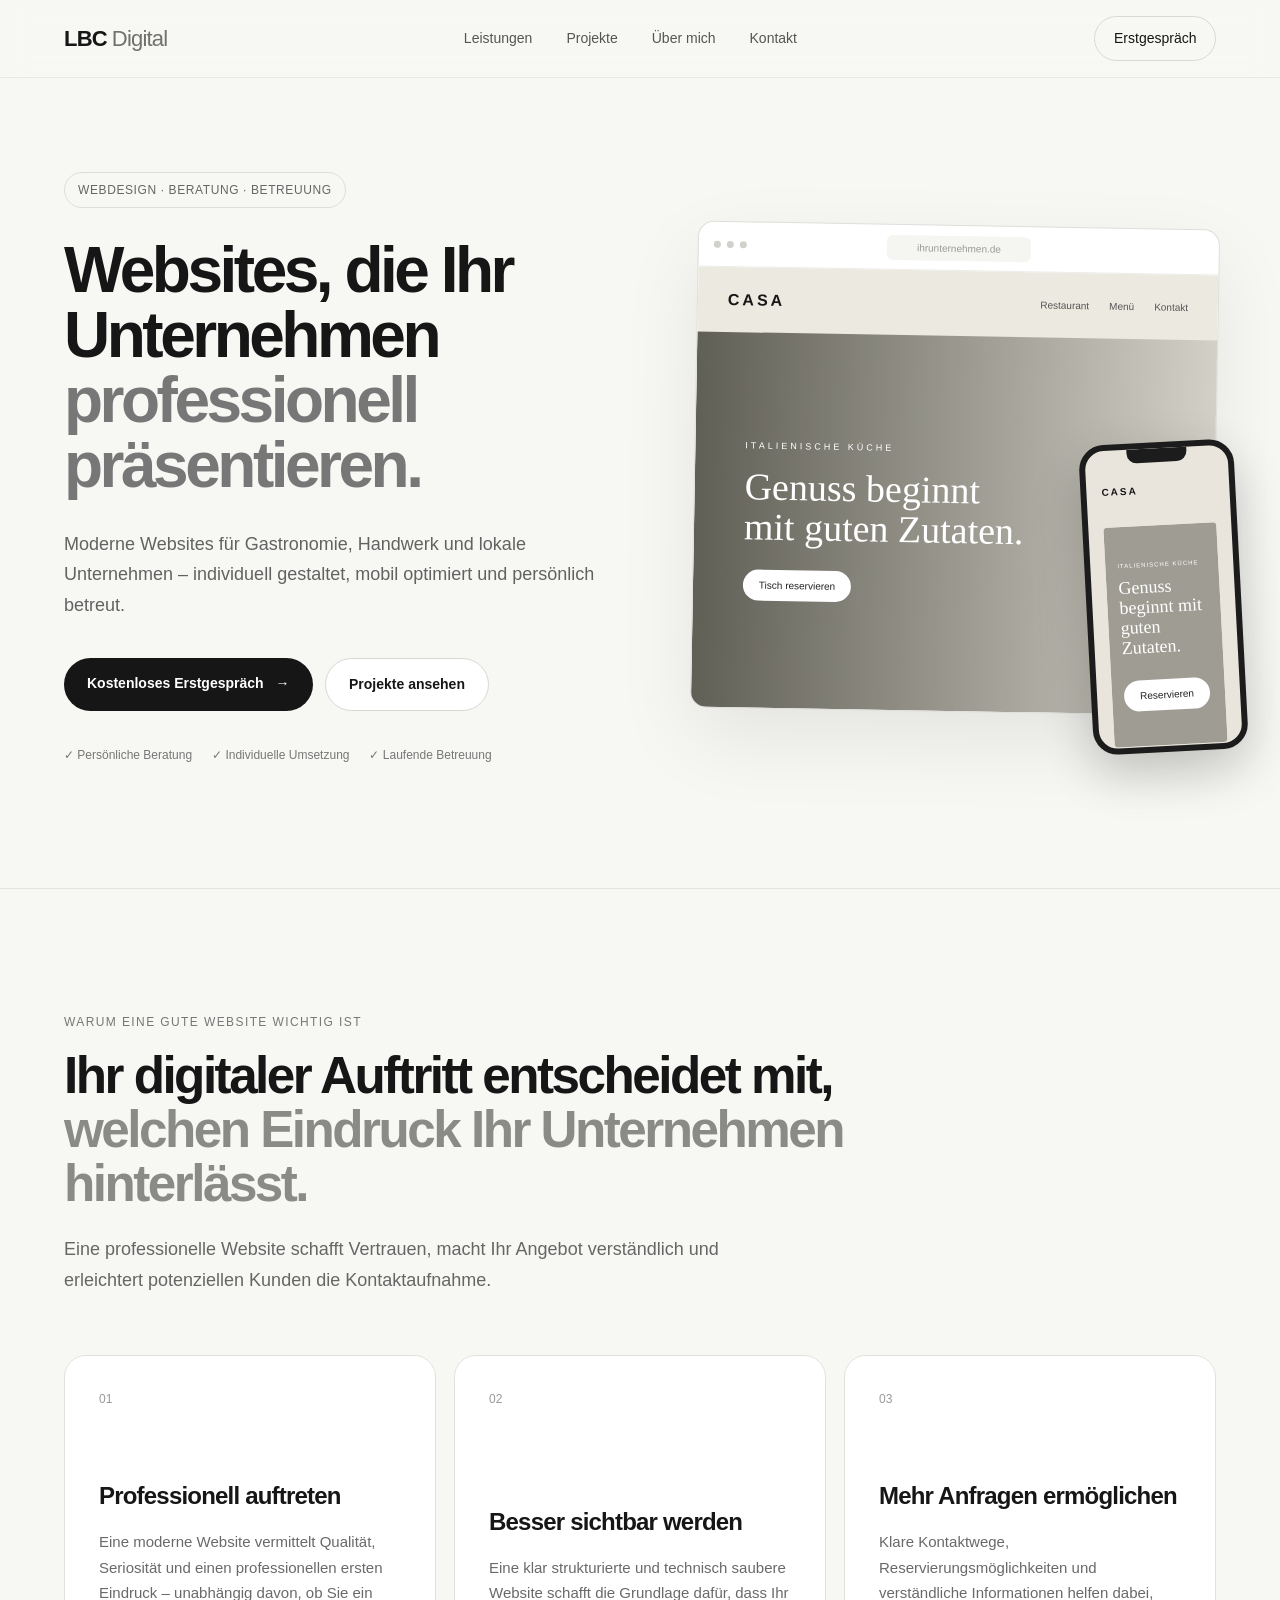
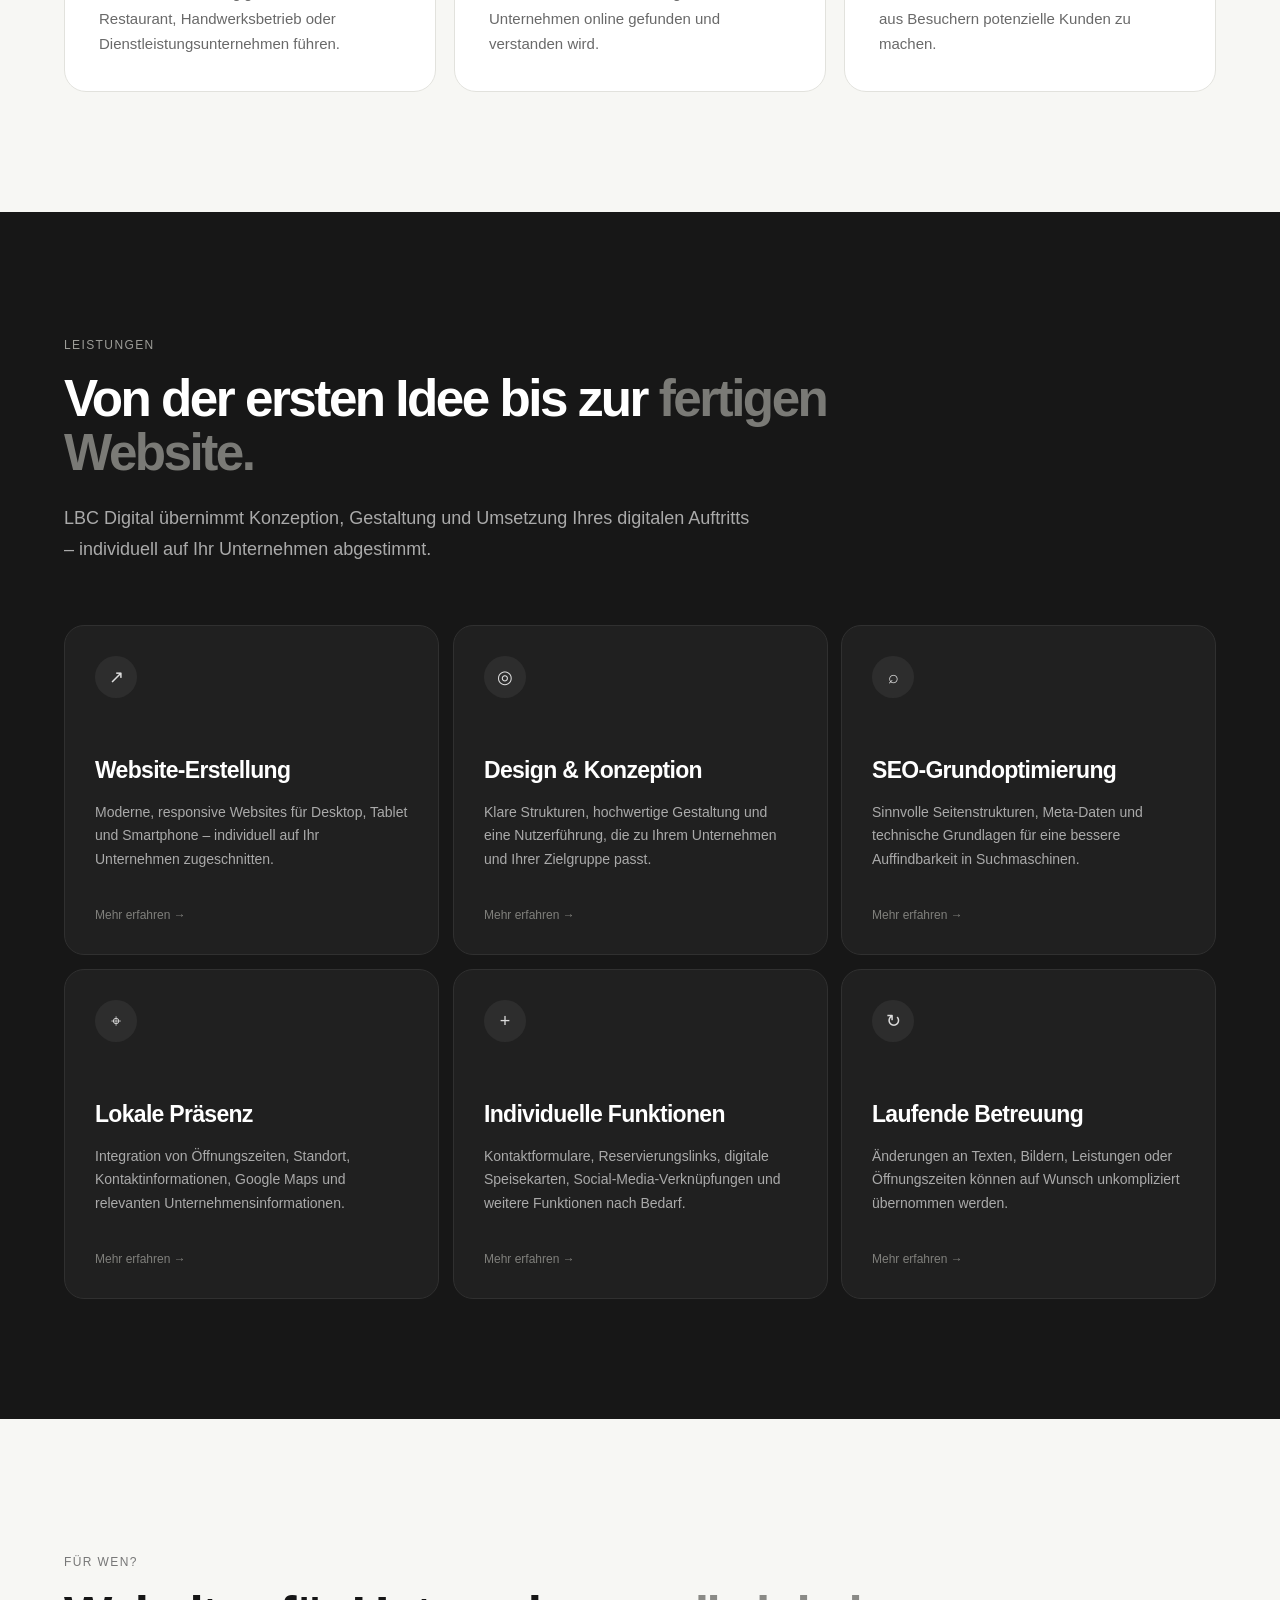
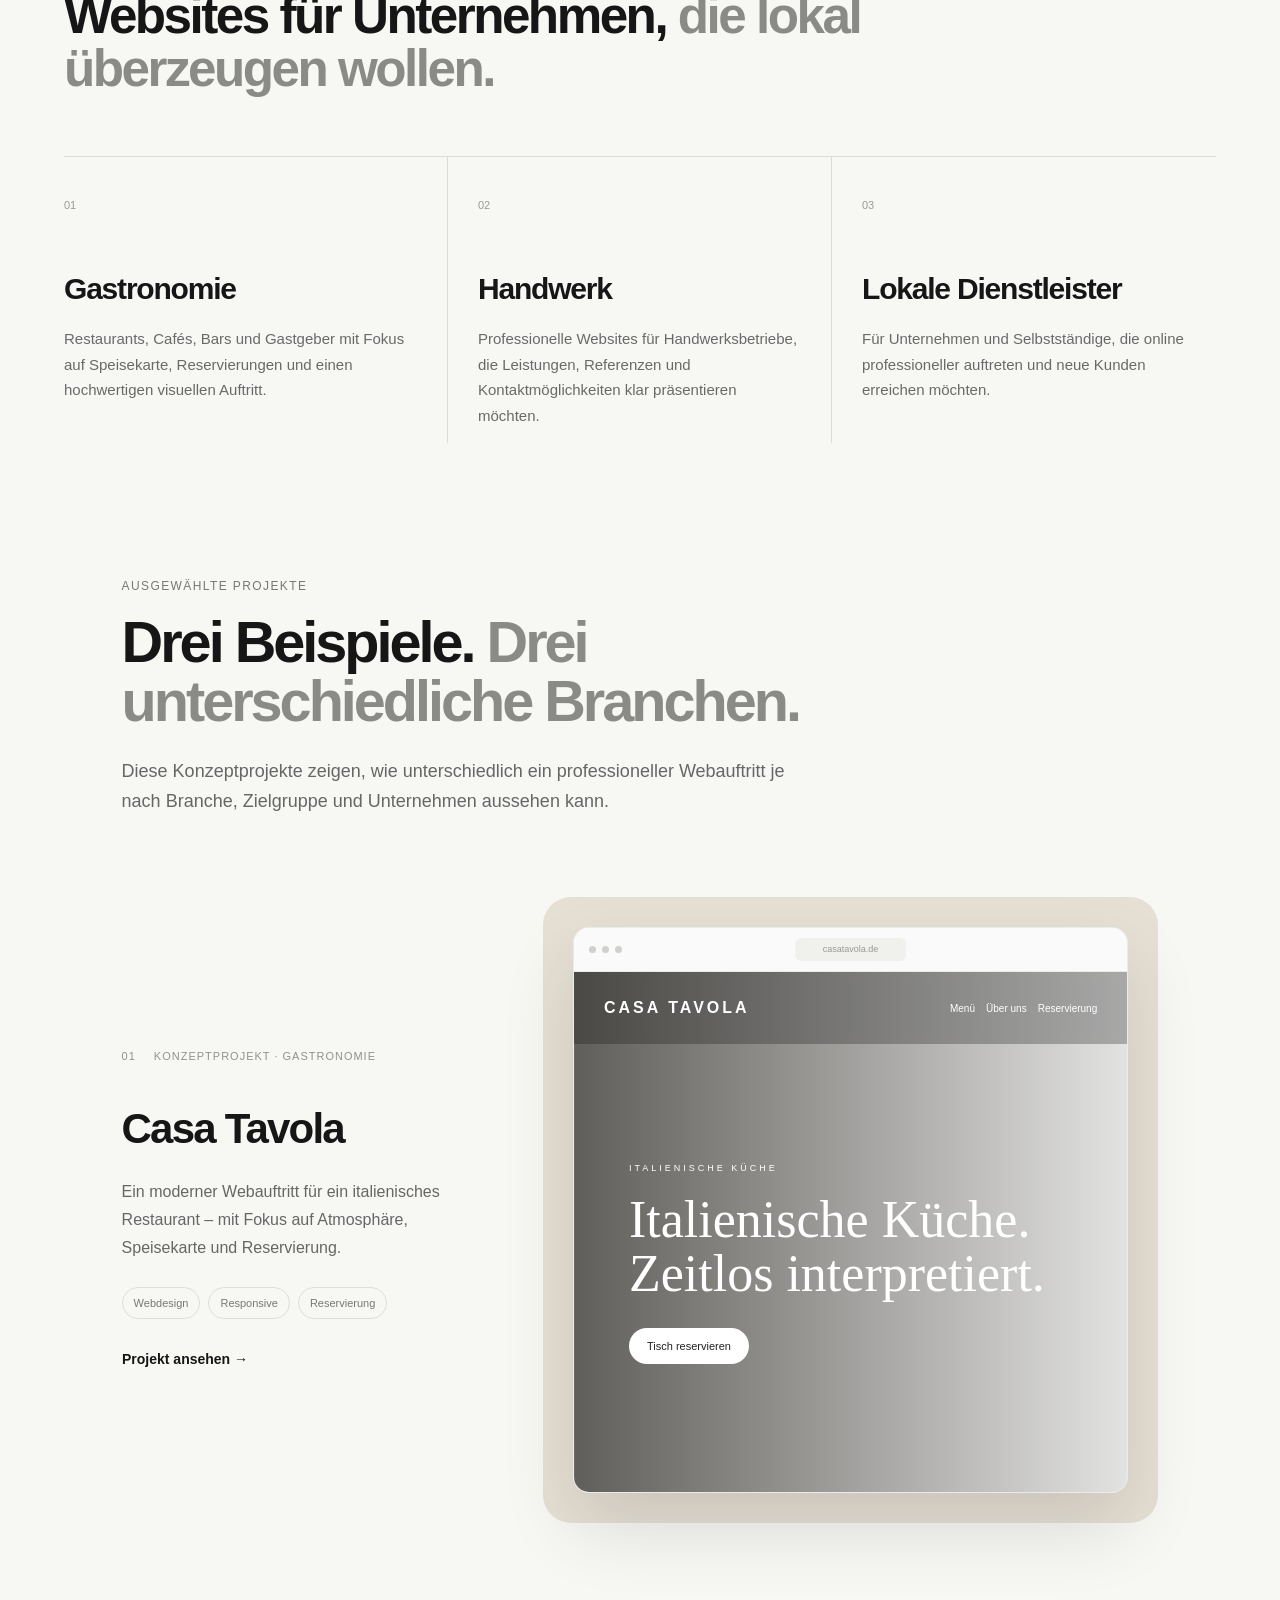
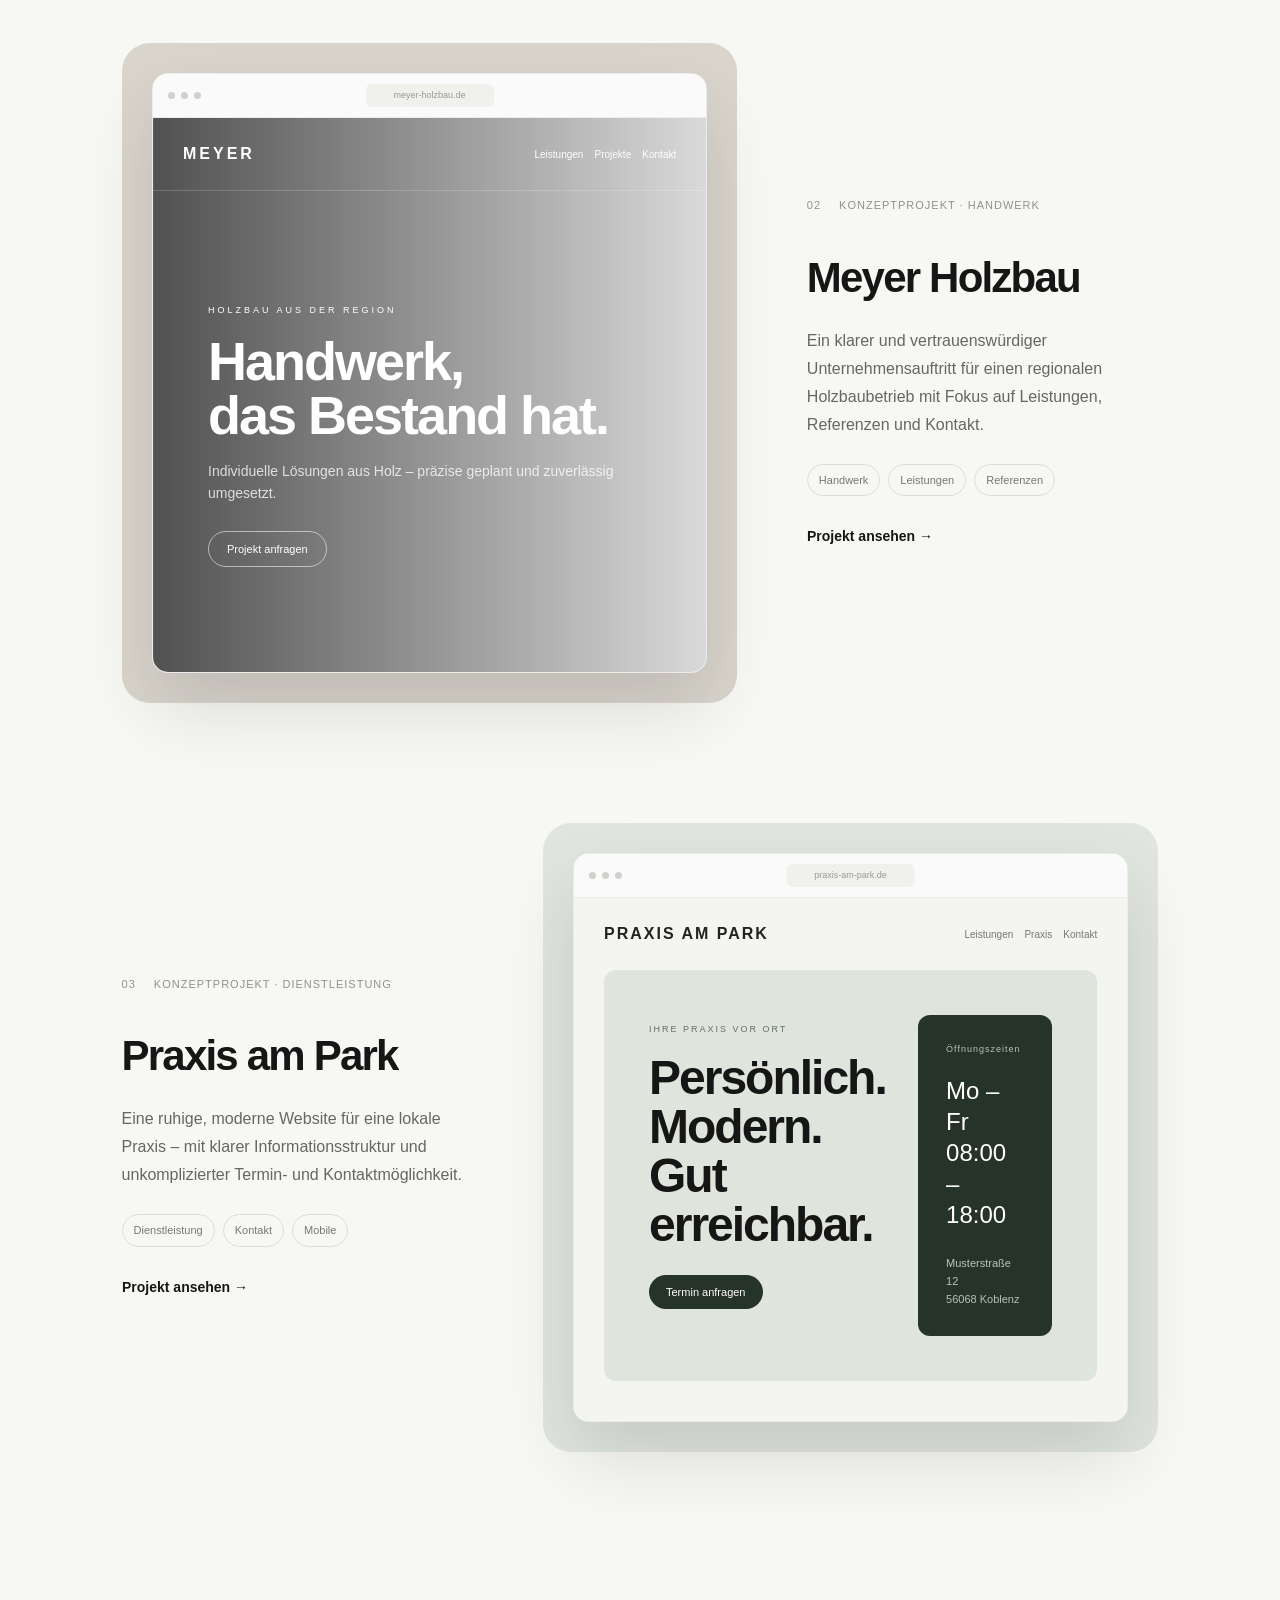
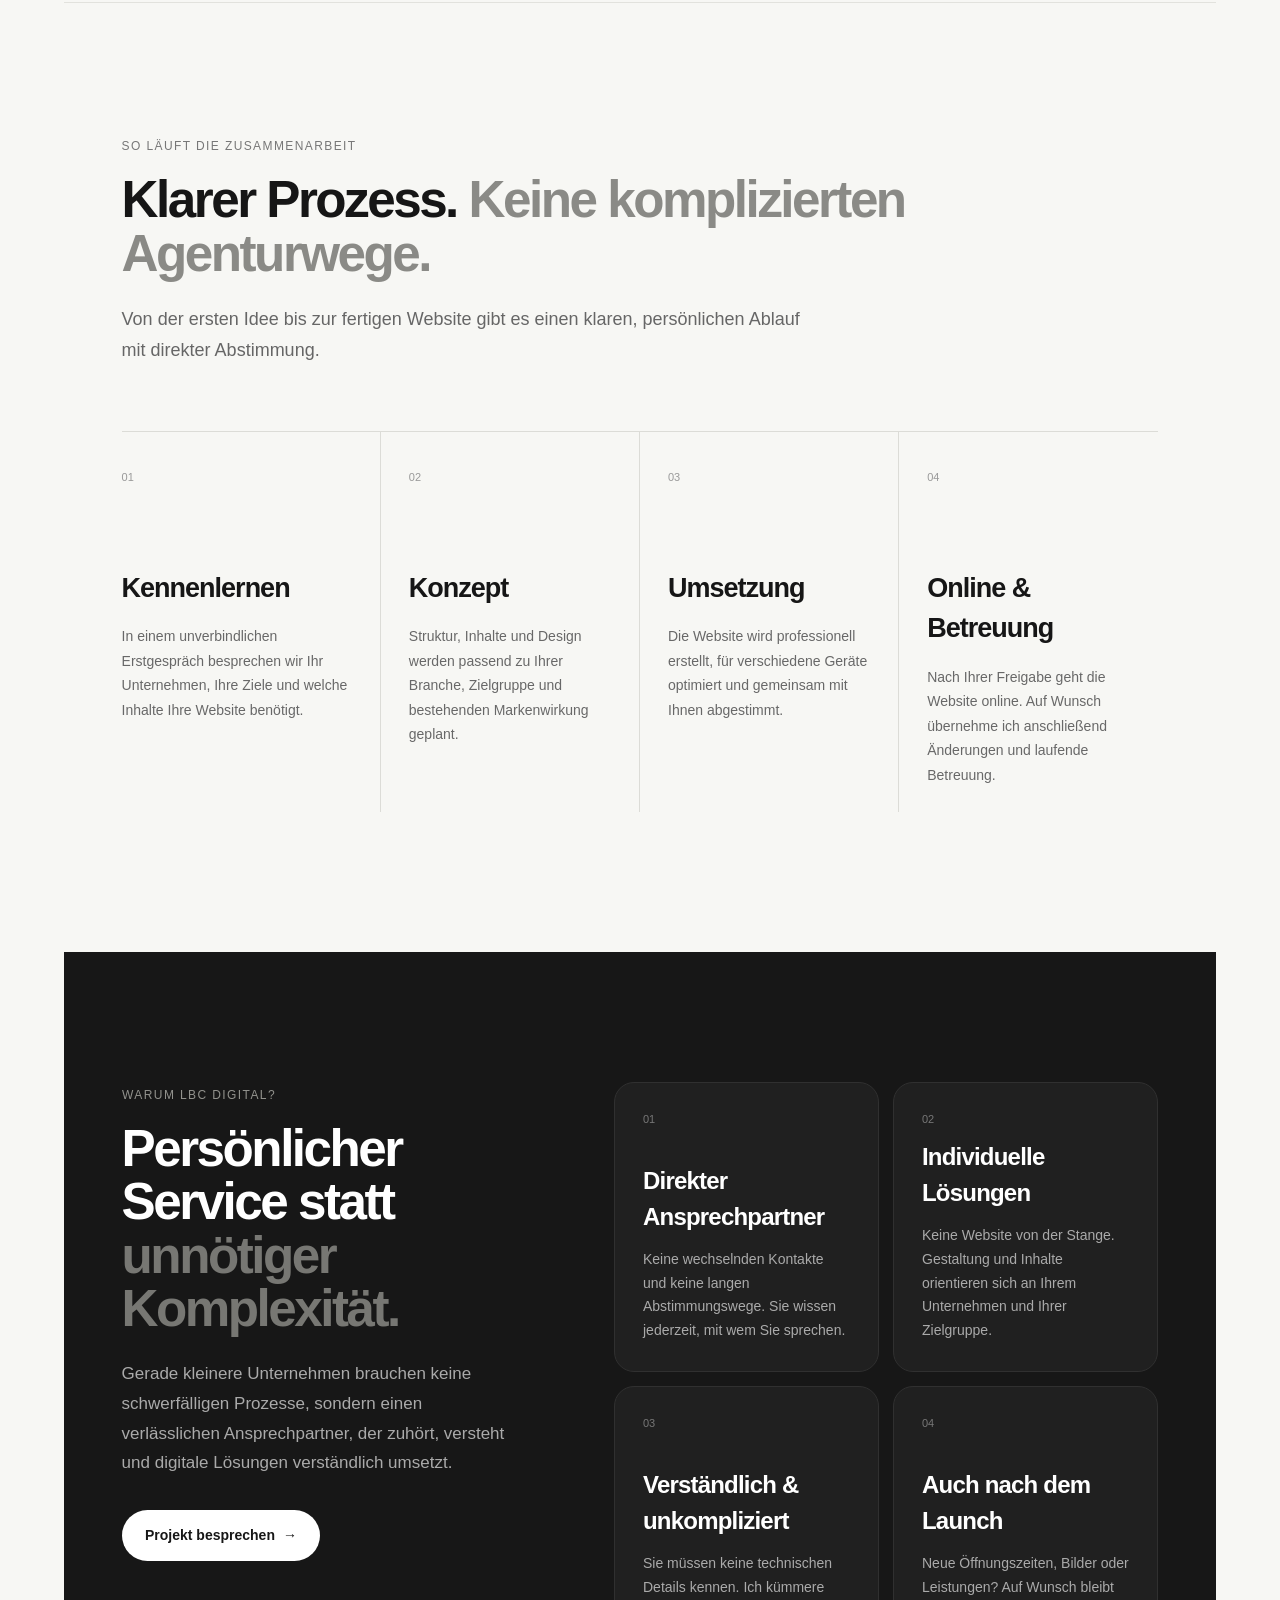
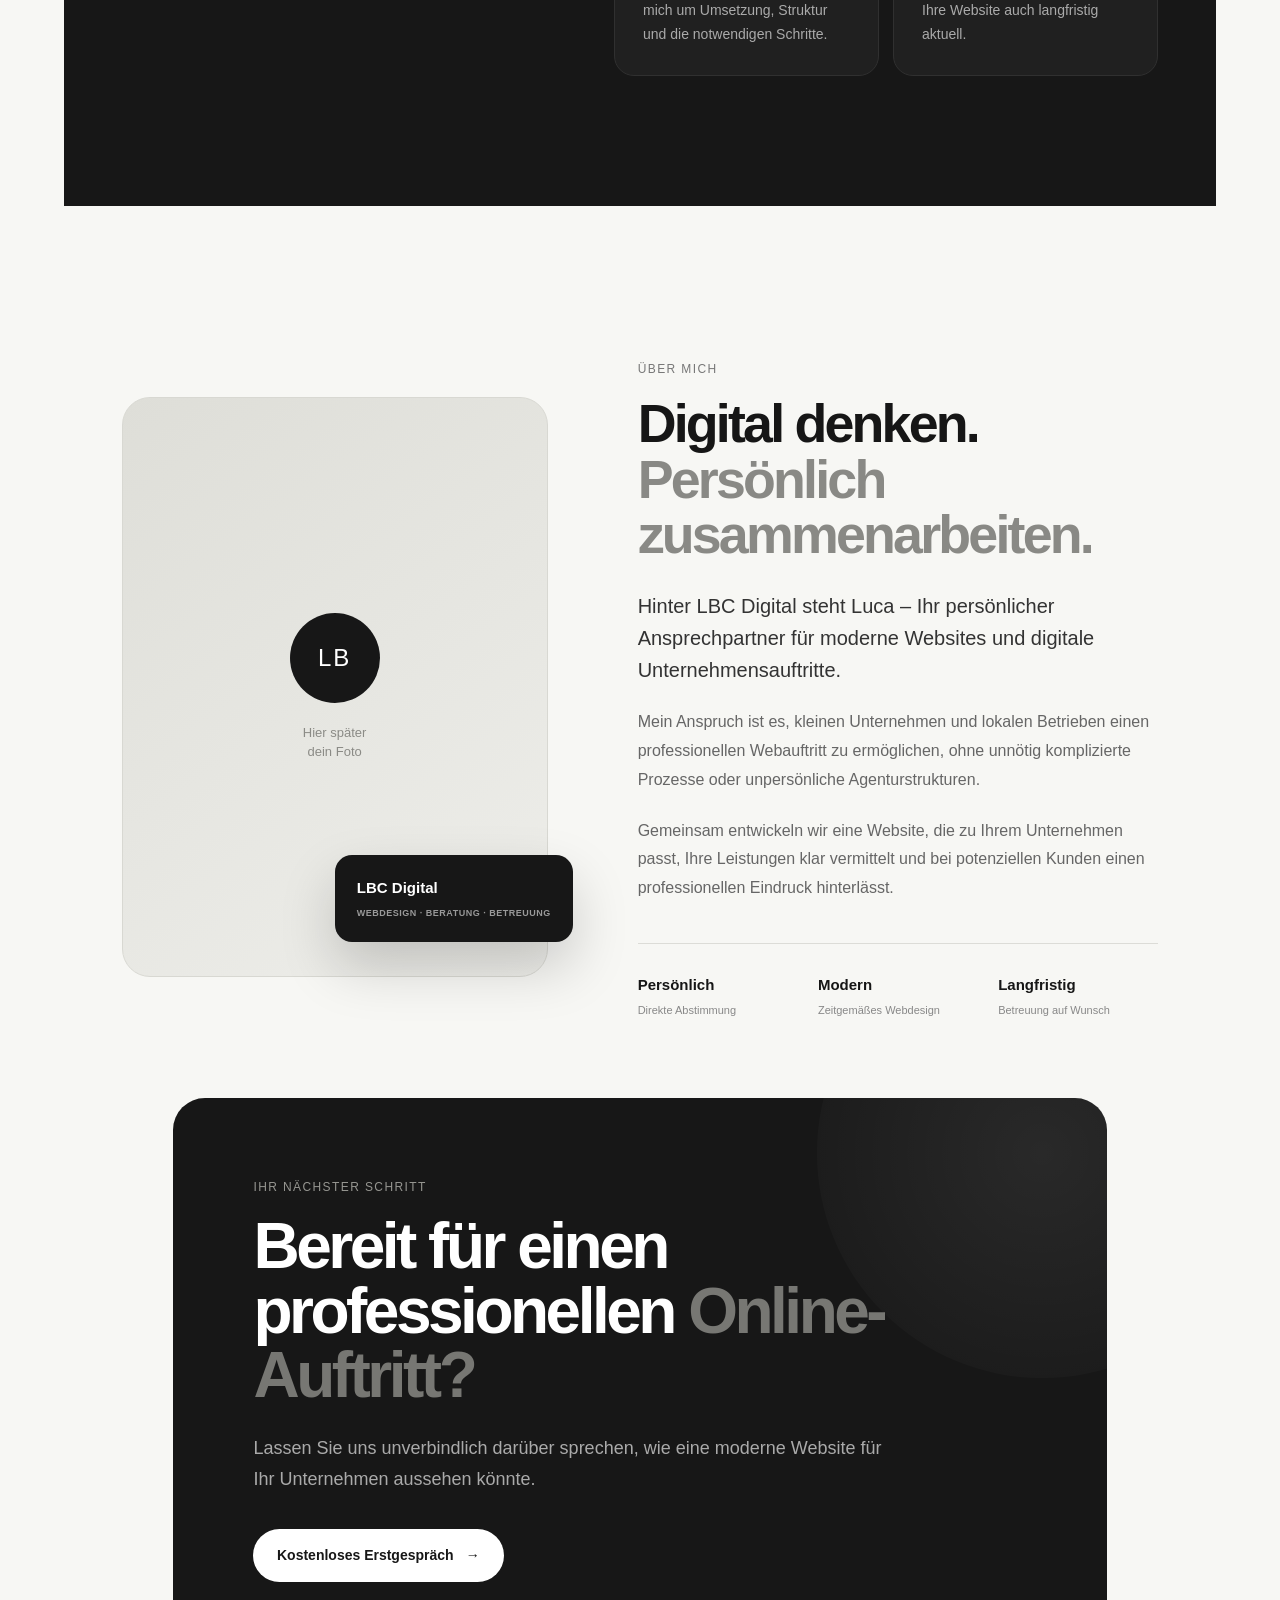
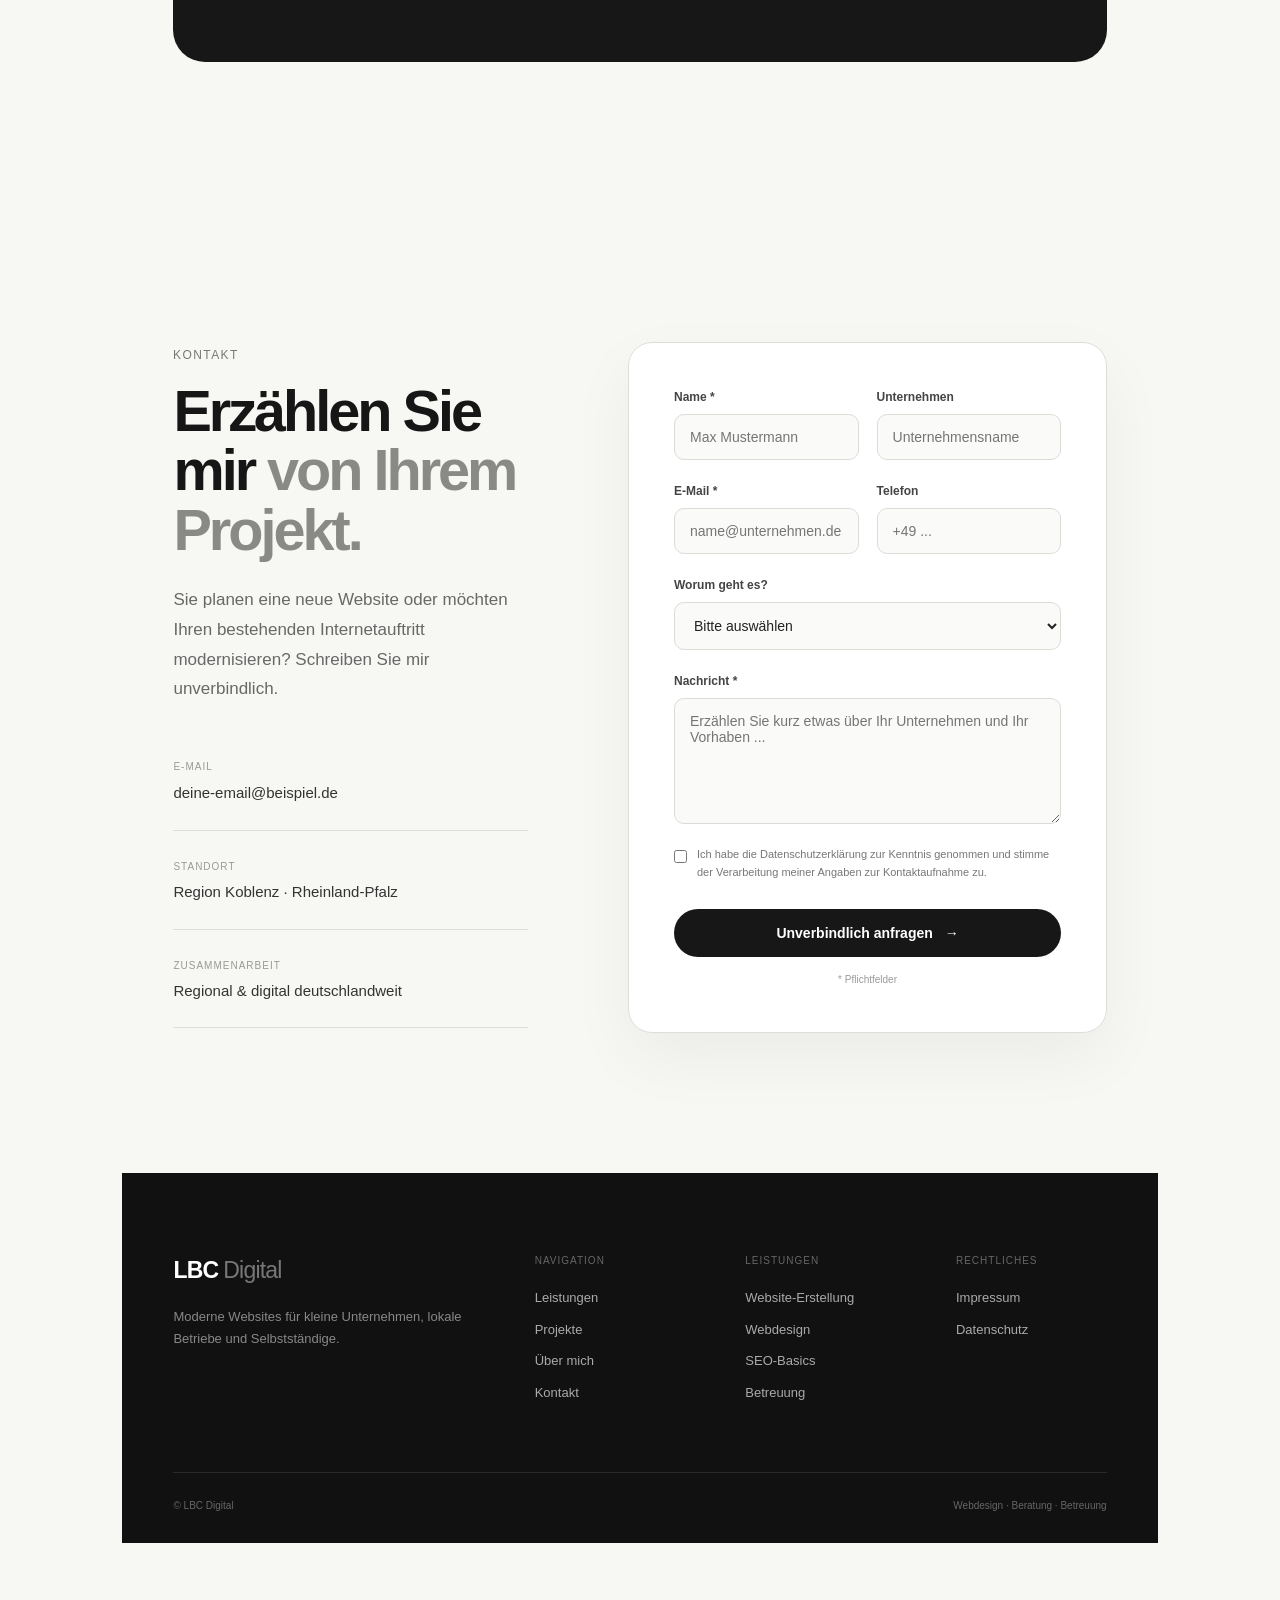
==== index.html @ af52a3e2 "Add files via upload" ====
<!DOCTYPE html>
<html lang="de">
<head>
    <meta charset="UTF-8">
    <meta name="viewport" content="width=device-width, initial-scale=1.0">

    <title>LBC Digital | Professionelle Websites für lokale Unternehmen</title>

    <meta name="description"
          content="LBC Digital entwickelt moderne Websites für Gastronomie, Handwerk und lokale Unternehmen – individuell gestaltet und persönlich betreut.">

    <link rel="stylesheet" href="style.css">
</head>

<body>

    <!-- Navigation -->
<header class="header">
    <nav class="navbar">

        <a href="#" class="logo">
            LBC<span>Digital</span>
        </a>

        <div class="nav-links" id="navLinks">
            <a href="#leistungen">Leistungen</a>
            <a href="#projekte">Projekte</a>
            <a href="#ueber-mich">Über mich</a>
            <a href="#kontakt">Kontakt</a>
        </div>

        <a href="#kontakt" class="nav-button desktop-cta">
            Erstgespräch
        </a>

        <button class="menu-toggle" id="menuToggle" aria-label="Menü öffnen">
            <span></span>
            <span></span>
        </button>

    </nav>

    <div class="mobile-menu" id="mobileMenu">
        <a href="#leistungen">Leistungen</a>
        <a href="#projekte">Projekte</a>
        <a href="#ueber-mich">Über mich</a>
        <a href="#kontakt">Kontakt</a>
        <a href="#kontakt" class="mobile-menu-cta">Erstgespräch</a>
    </div>
</header>

    <!-- Hero -->
    <main>

        <section class="hero">

            <div class="hero-content">

                <div class="eyebrow">
                    Webdesign · Beratung · Betreuung
                </div>

                <h1>
                    Websites, die Ihr Unternehmen
                    <span>professionell präsentieren.</span>
                </h1>

                <p class="hero-description">
                    Moderne Websites für Gastronomie, Handwerk und lokale
                    Unternehmen – individuell gestaltet, mobil optimiert
                    und persönlich betreut.
                </p>

                <div class="hero-buttons">

                    <a href="#kontakt" class="button-primary">
                        Kostenloses Erstgespräch
                        <span>→</span>
                    </a>

                    <a href="#projekte" class="button-secondary">
                        Projekte ansehen
                    </a>

                </div>

                <div class="trust-row">
                    <span>✓ Persönliche Beratung</span>
                    <span>✓ Individuelle Umsetzung</span>
                    <span>✓ Laufende Betreuung</span>
                </div>

            </div>


            <!-- Website Preview -->
            <div class="hero-visual">

                <div class="browser">

                    <div class="browser-top">
                        <div class="browser-dots">
                            <span></span>
                            <span></span>
                            <span></span>
                        </div>

                        <div class="browser-url">
                            ihrunternehmen.de
                        </div>
                    </div>

                    <div class="browser-content">

                        <div class="demo-nav">
                            <strong>CASA</strong>
                            <div>
                                <span>Restaurant</span>
                                <span>Menü</span>
                                <span>Kontakt</span>
                            </div>
                        </div>

                        <div class="demo-hero">

                            <p>ITALIENISCHE KÜCHE</p>

                            <h2>
                                Genuss beginnt<br>
                                mit guten Zutaten.
                            </h2>

                            <button>
                                Tisch reservieren
                            </button>

                        </div>

                    </div>

                </div>


                <div class="mobile-preview">

                    <div class="mobile-notch"></div>

                    <strong>CASA</strong>

                    <div class="mobile-content">
                        <small>ITALIENISCHE KÜCHE</small>
                        <h3>Genuss beginnt mit guten Zutaten.</h3>
                        <button>Reservieren</button>
                    </div>

                </div>

            </div>

        </section>

    </main>


    <script src="script.js"></script>

</body>
</html><!-- Nutzen -->
<section class="value-section" id="leistungen">

    <div class="section-heading">
        <span class="section-kicker">Warum eine gute Website wichtig ist</span>

        <h2>
            Ihr digitaler Auftritt entscheidet mit,
            <span>welchen Eindruck Ihr Unternehmen hinterlässt.</span>
        </h2>

        <p>
            Eine professionelle Website schafft Vertrauen, macht Ihr Angebot
            verständlich und erleichtert potenziellen Kunden die Kontaktaufnahme.
        </p>
    </div>

    <div class="value-grid">

        <article class="value-card reveal">
            <div class="card-number">01</div>
            <h3>Professionell auftreten</h3>
            <p>
                Eine moderne Website vermittelt Qualität, Seriosität und einen
                professionellen ersten Eindruck – unabhängig davon, ob Sie ein
                Restaurant, Handwerksbetrieb oder Dienstleistungsunternehmen führen.
            </p>
        </article>

        <article class="value-card reveal">
            <div class="card-number">02</div>
            <h3>Besser sichtbar werden</h3>
            <p>
                Eine klar strukturierte und technisch saubere Website schafft die
                Grundlage dafür, dass Ihr Unternehmen online gefunden und verstanden wird.
            </p>
        </article>

        <article class="value-card reveal">
            <div class="card-number">03</div>
            <h3>Mehr Anfragen ermöglichen</h3>
            <p>
                Klare Kontaktwege, Reservierungsmöglichkeiten und verständliche
                Informationen helfen dabei, aus Besuchern potenzielle Kunden zu machen.
            </p>
        </article>

    </div>

</section>


<!-- Leistungen -->
<section class="services-section">

    <div class="services-intro">

        <span class="section-kicker">Leistungen</span>

        <h2>
            Von der ersten Idee bis zur
            <span>fertigen Website.</span>
        </h2>

        <p>
            LBC Digital übernimmt Konzeption, Gestaltung und Umsetzung Ihres
            digitalen Auftritts – individuell auf Ihr Unternehmen abgestimmt.
        </p>

    </div>

    <div class="services-grid">

        <article class="service-card reveal">
            <div class="service-icon">↗</div>
            <h3>Website-Erstellung</h3>
            <p>
                Moderne, responsive Websites für Desktop, Tablet und Smartphone –
                individuell auf Ihr Unternehmen zugeschnitten.
            </p>
            <span class="service-link">Mehr erfahren →</span>
        </article>

        <article class="service-card reveal">
            <div class="service-icon">◎</div>
            <h3>Design & Konzeption</h3>
            <p>
                Klare Strukturen, hochwertige Gestaltung und eine Nutzerführung,
                die zu Ihrem Unternehmen und Ihrer Zielgruppe passt.
            </p>
            <span class="service-link">Mehr erfahren →</span>
        </article>

        <article class="service-card reveal">
            <div class="service-icon">⌕</div>
            <h3>SEO-Grundoptimierung</h3>
            <p>
                Sinnvolle Seitenstrukturen, Meta-Daten und technische Grundlagen
                für eine bessere Auffindbarkeit in Suchmaschinen.
            </p>
            <span class="service-link">Mehr erfahren →</span>
        </article>

        <article class="service-card reveal">
            <div class="service-icon">⌖</div>
            <h3>Lokale Präsenz</h3>
            <p>
                Integration von Öffnungszeiten, Standort, Kontaktinformationen,
                Google Maps und relevanten Unternehmensinformationen.
            </p>
            <span class="service-link">Mehr erfahren →</span>
        </article>

        <article class="service-card reveal">
            <div class="service-icon">+</div>
            <h3>Individuelle Funktionen</h3>
            <p>
                Kontaktformulare, Reservierungslinks, digitale Speisekarten,
                Social-Media-Verknüpfungen und weitere Funktionen nach Bedarf.
            </p>
            <span class="service-link">Mehr erfahren →</span>
        </article>

        <article class="service-card reveal">
            <div class="service-icon">↻</div>
            <h3>Laufende Betreuung</h3>
            <p>
                Änderungen an Texten, Bildern, Leistungen oder Öffnungszeiten
                können auf Wunsch unkompliziert übernommen werden.
            </p>
            <span class="service-link">Mehr erfahren →</span>
        </article>

    </div>

</section>


<!-- Zielgruppen -->
<section class="audience-section">

    <div class="section-heading">

        <span class="section-kicker">Für wen?</span>

        <h2>
            Websites für Unternehmen,
            <span>die lokal überzeugen wollen.</span>
        </h2>

    </div>

    <div class="audience-grid">

        <div class="audience-card reveal">
            <span>01</span>
            <h3>Gastronomie</h3>
            <p>
                Restaurants, Cafés, Bars und Gastgeber mit Fokus auf Speisekarte,
                Reservierungen und einen hochwertigen visuellen Auftritt.
            </p>
        </div>

        <div class="audience-card reveal">
            <span>02</span>
            <h3>Handwerk</h3>
            <p>
                Professionelle Websites für Handwerksbetriebe, die Leistungen,
                Referenzen und Kontaktmöglichkeiten klar präsentieren möchten.
            </p>
        </div>

        <div class="audience-card reveal">
            <span>03</span>
            <h3>Lokale Dienstleister</h3>
            <p>
                Für Unternehmen und Selbstständige, die online professioneller
                auftreten und neue Kunden erreichen möchten.
            </p>
        </div>

    </div>

<!-- Projekte -->
<section class="projects-section" id="projekte">

    <div class="projects-heading">
        <span class="section-kicker">Ausgewählte Projekte</span>

        <h2>
            Drei Beispiele.
            <span>Drei unterschiedliche Branchen.</span>
        </h2>

        <p>
            Diese Konzeptprojekte zeigen, wie unterschiedlich ein professioneller
            Webauftritt je nach Branche, Zielgruppe und Unternehmen aussehen kann.
        </p>
    </div>
    <div class="projects-list">

        <!-- Restaurant -->
        <article class="project-card reveal">

            <div class="project-info">

                <div class="project-meta">
                    <span>01</span>
                    <span>Konzeptprojekt · Gastronomie</span>
                </div>

                <h3>Casa Tavola</h3>

                <p>
                    Ein moderner Webauftritt für ein italienisches Restaurant –
                    mit Fokus auf Atmosphäre, Speisekarte und Reservierung.
                </p>

                <div class="project-tags">
                    <span>Webdesign</span>
                    <span>Responsive</span>
                    <span>Reservierung</span>
                </div>

                <a href="#" class="project-link">
                    Projekt ansehen →
                </a>

            </div>

            <div class="project-visual restaurant-project">

                <div class="project-browser">

                    <div class="project-browser-top">
                        <div class="browser-dots">
                            <span></span>
                            <span></span>
                            <span></span>
                        </div>

                        <div class="project-browser-url">
                            casatavola.de
                        </div>
                    </div>

                    <div class="restaurant-demo">

                        <div class="restaurant-demo-nav">
                            <strong>CASA TAVOLA</strong>
                            <span>Menü &nbsp;&nbsp; Über uns &nbsp;&nbsp; Reservierung</span>
                        </div>

                        <div class="restaurant-demo-content">
                            <small>ITALIENISCHE KÜCHE</small>

                            <h4>
                                Italienische Küche.<br>
                                Zeitlos interpretiert.
                            </h4>

                            <button>Tisch reservieren</button>
                        </div>

                    </div>

                </div>

            </div>

        </article>


        <!-- Handwerk -->
        <article class="project-card project-card-reverse reveal">

            <div class="project-info">

                <div class="project-meta">
                    <span>02</span>
                    <span>Konzeptprojekt · Handwerk</span>
                </div>

                <h3>Meyer Holzbau</h3>

                <p>
                    Ein klarer und vertrauenswürdiger Unternehmensauftritt für
                    einen regionalen Holzbaubetrieb mit Fokus auf Leistungen,
                    Referenzen und Kontakt.
                </p>

                <div class="project-tags">
                    <span>Handwerk</span>
                    <span>Leistungen</span>
                    <span>Referenzen</span>
                </div>

                <a href="#" class="project-link">
                    Projekt ansehen →
                </a>

            </div>

            <div class="project-visual crafts-project">

                <div class="project-browser">

                    <div class="project-browser-top">
                        <div class="browser-dots">
                            <span></span>
                            <span></span>
                            <span></span>
                        </div>

                        <div class="project-browser-url">
                            meyer-holzbau.de
                        </div>
                    </div>

                    <div class="crafts-demo">

                        <div class="crafts-nav">
                            <strong>MEYER</strong>
                            <span>Leistungen &nbsp;&nbsp; Projekte &nbsp;&nbsp; Kontakt</span>
                        </div>

                        <div class="crafts-content">
                            <small>HOLZBAU AUS DER REGION</small>

                            <h4>
                                Handwerk,<br>
                                das Bestand hat.
                            </h4>

                            <p>
                                Individuelle Lösungen aus Holz –
                                präzise geplant und zuverlässig umgesetzt.
                            </p>

                            <button>Projekt anfragen</button>
                        </div>

                    </div>

                </div>

            </div>

        </article>


        <!-- Dienstleister -->
        <article class="project-card reveal">

            <div class="project-info">

                <div class="project-meta">
                    <span>03</span>
                    <span>Konzeptprojekt · Dienstleistung</span>
                </div>

                <h3>Praxis am Park</h3>

                <p>
                    Eine ruhige, moderne Website für eine lokale Praxis –
                    mit klarer Informationsstruktur und unkomplizierter
                    Termin- und Kontaktmöglichkeit.
                </p>

                <div class="project-tags">
                    <span>Dienstleistung</span>
                    <span>Kontakt</span>
                    <span>Mobile</span>
                </div>

                <a href="#" class="project-link">
                    Projekt ansehen →
                </a>

            </div>

            <div class="project-visual practice-project">

                <div class="project-browser">

                    <div class="project-browser-top">
                        <div class="browser-dots">
                            <span></span>
                            <span></span>
                            <span></span>
                        </div>

                        <div class="project-browser-url">
                            praxis-am-park.de
                        </div>
                    </div>

                    <div class="practice-demo">

                        <div class="practice-nav">
                            <strong>PRAXIS AM PARK</strong>
                            <span>Leistungen &nbsp;&nbsp; Praxis &nbsp;&nbsp; Kontakt</span>
                        </div>

                        <div class="practice-content">

                            <div>
                                <small>IHRE PRAXIS VOR ORT</small>

                                <h4>
                                    Persönlich.<br>
                                    Modern.<br>
                                    Gut erreichbar.
                                </h4>

                                <button>Termin anfragen</button>
                            </div>

                            <div class="practice-panel">
                                <span>Öffnungszeiten</span>

                                <strong>
                                    Mo – Fr<br>
                                    08:00 – 18:00
                                </strong>

                                <p>
                                    Musterstraße 12<br>
                                    56068 Koblenz
                                </p>
                            </div>

                        </div>

                    </div>

                </div>

            </div>

        </article>

    </div>

</section>
<!-- Zusammenarbeit -->
<section class="process-section">

    <div class="section-heading">
        <span class="section-kicker">So läuft die Zusammenarbeit</span>

        <h2>
            Klarer Prozess.
            <span>Keine komplizierten Agenturwege.</span>
        </h2>

        <p>
            Von der ersten Idee bis zur fertigen Website gibt es einen klaren,
            persönlichen Ablauf mit direkter Abstimmung.
        </p>
    </div>

    <div class="process-grid">

        <article class="process-card reveal">
            <span class="process-number">01</span>
            <h3>Kennenlernen</h3>
            <p>
                In einem unverbindlichen Erstgespräch besprechen wir Ihr Unternehmen,
                Ihre Ziele und welche Inhalte Ihre Website benötigt.
            </p>
        </article>

        <article class="process-card reveal">
            <span class="process-number">02</span>
            <h3>Konzept</h3>
            <p>
                Struktur, Inhalte und Design werden passend zu Ihrer Branche,
                Zielgruppe und bestehenden Markenwirkung geplant.
            </p>
        </article>

        <article class="process-card reveal">
            <span class="process-number">03</span>
            <h3>Umsetzung</h3>
            <p>
                Die Website wird professionell erstellt, für verschiedene Geräte
                optimiert und gemeinsam mit Ihnen abgestimmt.
            </p>
        </article>

        <article class="process-card reveal">
            <span class="process-number">04</span>
            <h3>Online & Betreuung</h3>
            <p>
                Nach Ihrer Freigabe geht die Website online. Auf Wunsch übernehme ich
                anschließend Änderungen und laufende Betreuung.
            </p>
        </article>

    </div>

</section>

<!-- Warum LBC -->
<section class="why-section">

    <div class="why-wrapper">

        <div class="why-intro reveal">

            <span class="section-kicker">Warum LBC Digital?</span>

            <h2>
                Persönlicher Service statt
                <span>unnötiger Komplexität.</span>
            </h2>

            <p>
                Gerade kleinere Unternehmen brauchen keine schwerfälligen Prozesse,
                sondern einen verlässlichen Ansprechpartner, der zuhört, versteht und
                digitale Lösungen verständlich umsetzt.
            </p>

            <a href="#kontakt" class="button-primary why-button">
                Projekt besprechen
                <span>→</span>
            </a>

        </div>

        <div class="why-grid">

            <article class="why-card reveal">
                <span>01</span>
                <h3>Direkter Ansprechpartner</h3>
                <p>
                    Keine wechselnden Kontakte und keine langen Abstimmungswege.
                    Sie wissen jederzeit, mit wem Sie sprechen.
                </p>
            </article>

            <article class="why-card reveal">
                <span>02</span>
                <h3>Individuelle Lösungen</h3>
                <p>
                    Keine Website von der Stange. Gestaltung und Inhalte orientieren
                    sich an Ihrem Unternehmen und Ihrer Zielgruppe.
                </p>
            </article>

            <article class="why-card reveal">
                <span>03</span>
                <h3>Verständlich & unkompliziert</h3>
                <p>
                    Sie müssen keine technischen Details kennen. Ich kümmere mich um
                    Umsetzung, Struktur und die notwendigen Schritte.
                </p>
            </article>

            <article class="why-card reveal">
                <span>04</span>
                <h3>Auch nach dem Launch</h3>
                <p>
                    Neue Öffnungszeiten, Bilder oder Leistungen? Auf Wunsch bleibt
                    Ihre Website auch langfristig aktuell.
                </p>
            </article>

        </div>

    </div>

</section>


<!-- Über mich -->
<section class="about-section" id="ueber-mich">

    <div class="about-grid">

        <div class="about-visual reveal">

            <div class="about-image-placeholder">
                <div class="about-initials">LB</div>

                <span>
                    Hier später<br>
                    dein Foto
                </span>
            </div>

            <div class="about-badge">
                LBC Digital
                <small>Webdesign · Beratung · Betreuung</small>
            </div>

        </div>


        <div class="about-content reveal">

            <span class="section-kicker">Über mich</span>

            <h2>
                Digital denken.
                <span>Persönlich zusammenarbeiten.</span>
            </h2>

            <p class="about-lead">
                Hinter LBC Digital steht Luca – Ihr persönlicher Ansprechpartner
                für moderne Websites und digitale Unternehmensauftritte.
            </p>

            <p>
                Mein Anspruch ist es, kleinen Unternehmen und lokalen Betrieben einen
                professionellen Webauftritt zu ermöglichen, ohne unnötig komplizierte
                Prozesse oder unpersönliche Agenturstrukturen.
            </p>

            <p>
                Gemeinsam entwickeln wir eine Website, die zu Ihrem Unternehmen passt,
                Ihre Leistungen klar vermittelt und bei potenziellen Kunden einen
                professionellen Eindruck hinterlässt.
            </p>

            <div class="about-points">

                <div>
                    <strong>Persönlich</strong>
                    <span>Direkte Abstimmung</span>
                </div>

                <div>
                    <strong>Modern</strong>
                    <span>Zeitgemäßes Webdesign</span>
                </div>

                <div>
                    <strong>Langfristig</strong>
                    <span>Betreuung auf Wunsch</span>
                </div>

            </div>

        </div>

    </div>
<!-- Finaler CTA -->
<section class="final-cta-section">

    <div class="final-cta reveal">

        <span class="section-kicker">Ihr nächster Schritt</span>

        <h2>
            Bereit für einen professionellen
            <span>Online-Auftritt?</span>
        </h2>

        <p>
            Lassen Sie uns unverbindlich darüber sprechen, wie eine moderne Website
            für Ihr Unternehmen aussehen könnte.
        </p>

        <a href="#kontakt" class="final-cta-button">
            Kostenloses Erstgespräch
            <span>→</span>
        </a>

    </div>

</section>


<!-- Kontakt -->
<section class="contact-section" id="kontakt">

    <div class="contact-grid">

        <div class="contact-intro reveal">

            <span class="section-kicker">Kontakt</span>

            <h2>
                Erzählen Sie mir
                <span>von Ihrem Projekt.</span>
            </h2>

            <p>
                Sie planen eine neue Website oder möchten Ihren bestehenden
                Internetauftritt modernisieren? Schreiben Sie mir unverbindlich.
            </p>

            <div class="contact-details">

                <div>
                    <span>E-Mail</span>
                    <a href="mailto:deine-email@beispiel.de">
                        deine-email@beispiel.de
                    </a>
                </div>

                <div>
                    <span>Standort</span>
                    <p>Region Koblenz · Rheinland-Pfalz</p>
                </div>

                <div>
                    <span>Zusammenarbeit</span>
                    <p>Regional & digital deutschlandweit</p>
                </div>

            </div>

        </div>


        <form class="contact-form reveal" id="contactForm">

            <div class="form-row">

                <div class="form-group">
                    <label for="name">Name *</label>
                    <input
                        type="text"
                        id="name"
                        name="name"
                        placeholder="Max Mustermann"
                        required
                    >
                </div>

                <div class="form-group">
                    <label for="company">Unternehmen</label>
                    <input
                        type="text"
                        id="company"
                        name="company"
                        placeholder="Unternehmensname"
                    >
                </div>

            </div>


            <div class="form-row">

                <div class="form-group">
                    <label for="email">E-Mail *</label>
                    <input
                        type="email"
                        id="email"
                        name="email"
                        placeholder="name@unternehmen.de"
                        required
                    >
                </div>

                <div class="form-group">
                    <label for="phone">Telefon</label>
                    <input
                        type="tel"
                        id="phone"
                        name="phone"
                        placeholder="+49 ..."
                    >
                </div>

            </div>


            <div class="form-group">
                <label for="project">Worum geht es?</label>

                <select id="project" name="project">
                    <option value="">Bitte auswählen</option>
                    <option value="neue-website">Neue Website</option>
                    <option value="redesign">Bestehende Website modernisieren</option>
                    <option value="betreuung">Website-Betreuung</option>
                    <option value="beratung">Beratung</option>
                    <option value="sonstiges">Sonstiges</option>
                </select>
            </div>


            <div class="form-group">
                <label for="message">Nachricht *</label>

                <textarea
                    id="message"
                    name="message"
                    rows="6"
                    placeholder="Erzählen Sie kurz etwas über Ihr Unternehmen und Ihr Vorhaben ..."
                    required
                ></textarea>
            </div>


            <label class="privacy-checkbox">

                <input type="checkbox" required>

                <span>
                    Ich habe die Datenschutzerklärung zur Kenntnis genommen
                    und stimme der Verarbeitung meiner Angaben zur Kontaktaufnahme zu.
                </span>

            </label>


            <button type="submit" class="form-submit">
                Unverbindlich anfragen
                <span>→</span>
            </button>

            <p class="form-note">
                * Pflichtfelder
            </p>

            <div class="form-success" id="formSuccess">
                Vielen Dank. Ihre Nachricht wurde erfasst.
            </div>

        </form>

    </div>

</section>


<!-- Footer -->
<footer class="footer">

    <div class="footer-main">

        <div class="footer-brand">

            <a href="#" class="footer-logo">
                LBC<span>Digital</span>
            </a>

            <p>
                Moderne Websites für kleine Unternehmen,
                lokale Betriebe und Selbstständige.
            </p>

        </div>


        <div class="footer-column">

            <span>Navigation</span>

            <a href="#leistungen">Leistungen</a>
            <a href="#projekte">Projekte</a>
            <a href="#ueber-mich">Über mich</a>
            <a href="#kontakt">Kontakt</a>

        </div>


        <div class="footer-column">

            <span>Leistungen</span>

            <a href="#leistungen">Website-Erstellung</a>
            <a href="#leistungen">Webdesign</a>
            <a href="#leistungen">SEO-Basics</a>
            <a href="#leistungen">Betreuung</a>

        </div>


        <div class="footer-column">

            <span>Rechtliches</span>

            <a href="#">Impressum</a>
            <a href="#">Datenschutz</a>

        </div>

    </div>


    <div class="footer-bottom">

        <span>
            © <span id="currentYear"></span> LBC Digital
        </span>

        <span>
            Webdesign · Beratung · Betreuung
        </span>

    </div>

</footer>
---- style.css ----
/* ---------- Grundeinstellungen ---------- */

* {
    margin: 0;
    padding: 0;
    box-sizing: border-box;
}

html {
    scroll-behavior: smooth;
}

body {
    font-family: -apple-system, BlinkMacSystemFont, "Segoe UI", sans-serif;
    background: #f7f7f4;
    color: #161616;
    line-height: 1.5;
}

a {
    text-decoration: none;
    color: inherit;
}


/* ---------- Navigation ---------- */

.header {
    width: 100%;
    padding: 16px 5%;

    position: sticky;
    top: 0;
    z-index: 1000;

    background: rgba(247, 247, 244, 0.88);
    backdrop-filter: blur(14px);
    -webkit-backdrop-filter: blur(14px);

    border-bottom: 1px solid rgba(220, 220, 215, 0.55);
}

.navbar {
    max-width: 1400px;
    margin: auto;

    display: flex;
    align-items: center;
    justify-content: space-between;
}

.logo {
    font-size: 22px;
    font-weight: 750;
    letter-spacing: -0.8px;
}

.logo span {
    font-weight: 400;
    margin-left: 5px;
    color: #707070;
}

.nav-links {
    display: flex;
    gap: 34px;
}

.nav-links a {
    font-size: 14px;
    color: #555;
    transition: 0.25s;
}

.nav-links a:hover {
    color: #000;
}

.nav-button {
    border: 1px solid #d8d8d4;
    padding: 11px 19px;
    border-radius: 100px;
    font-size: 14px;
    transition: 0.25s;
}

.nav-button:hover {
    background: #161616;
    color: white;
    border-color: #161616;
}


/* ---------- Mobile Navigation ---------- */

.menu-toggle {
    display: none;

    width: 38px;
    height: 38px;

    border: 1px solid #d8d8d4;
    border-radius: 50%;

    background: transparent;

    cursor: pointer;

    align-items: center;
    justify-content: center;
    flex-direction: column;

    gap: 5px;
}

.menu-toggle span {
    width: 14px;
    height: 1px;

    background: #222;

    transition: all 0.25s ease;
}

.mobile-menu {
    display: none;
}

@media (max-width: 900px) {

    .desktop-cta,
    .nav-links {
        display: none;
    }

    .menu-toggle {
        display: flex;
    }

    .mobile-menu {
        display: flex;
        flex-direction: column;

        max-height: 0;
        overflow: hidden;

        padding: 0 5%;

        background: rgba(247, 247, 244, 0.97);

        transition:
            max-height 0.35s ease,
            padding 0.35s ease;
    }

    .mobile-menu.active {
        max-height: 420px;

        padding-top: 20px;
        padding-bottom: 25px;
    }

    .mobile-menu a {
        padding: 14px 0;

        border-bottom: 1px solid #e2e2dd;

        font-size: 16px;
    }

    .mobile-menu-cta {
        margin-top: 15px;

        text-align: center;

        border: none !important;
        border-radius: 100px;

        background: #171717;
        color: white;
    }

}

/* ---------- Hero ---------- */

.hero {
    min-height: calc(100vh - 90px);

    max-width: 1400px;
    margin: auto;

    padding: 70px 5% 100px;

    display: grid;
    grid-template-columns: 1fr 0.95fr;
    gap: 80px;

    align-items: center;
}

.hero-content {
    max-width: 720px;
}

.eyebrow {
    display: inline-block;

    padding: 8px 13px;

    border: 1px solid #deded9;
    border-radius: 100px;

    font-size: 12px;
    letter-spacing: 0.6px;
    text-transform: uppercase;

    color: #666;

    margin-bottom: 30px;
}

h1 {
    font-size: clamp(48px, 5vw, 78px);
    line-height: 1.02;
    letter-spacing: -3.5px;
    font-weight: 650;
}

h1 span {
    color: #777;
}

.hero-description {
    margin-top: 30px;

    max-width: 620px;

    font-size: 18px;
    line-height: 1.7;

    color: #626262;
}

.hero-buttons {
    margin-top: 38px;

    display: flex;
    gap: 12px;
    flex-wrap: wrap;
}

.button-primary,
.button-secondary {
    padding: 15px 23px;
    border-radius: 100px;

    font-size: 14px;
    font-weight: 550;

    transition: all 0.25s ease;
}

.button-primary {
    background: #161616;
    color: white;
}

.button-primary span {
    margin-left: 8px;
}

.button-primary:hover {
    transform: translateY(-2px);
    background: #333;
}

.button-secondary {
    border: 1px solid #d7d7d2;
    background: white;
}

.button-secondary:hover {
    transform: translateY(-2px);
    border-color: #999;
}

.trust-row {
    margin-top: 35px;

    display: flex;
    flex-wrap: wrap;
    gap: 20px;

    color: #777;
    font-size: 12px;
}


/* ---------- Browser Mockup ---------- */

.hero-visual {
    position: relative;
}

.browser {
    background: white;

    border: 1px solid #dededa;
    border-radius: 16px;

    overflow: hidden;

    box-shadow:
        0 30px 80px rgba(0, 0, 0, 0.08);

    transform: rotate(1deg);

    transition: transform 0.4s ease;
}

.browser:hover {
    transform: rotate(0deg) translateY(-5px);
}

.browser-top {
    height: 45px;

    border-bottom: 1px solid #ecece8;

    display: flex;
    align-items: center;

    padding: 0 15px;

    position: relative;
}

.browser-dots {
    display: flex;
    gap: 6px;
}

.browser-dots span {
    width: 7px;
    height: 7px;

    background: #d0d0cc;

    border-radius: 50%;
}

.browser-url {
    position: absolute;
    left: 50%;
    transform: translateX(-50%);

    background: #f5f5f2;

    padding: 5px 30px;

    border-radius: 6px;

    color: #999;
    font-size: 10px;
}


/* Demo Website */

.browser-content {
    min-height: 440px;
    background: #ece9e0;
}

.demo-nav {
    height: 65px;

    display: flex;
    align-items: center;
    justify-content: space-between;

    padding: 0 30px;
}

.demo-nav strong {
    letter-spacing: 3px;
}

.demo-nav div {
    display: flex;
    gap: 20px;

    font-size: 10px;
    color: #555;
}

.demo-hero {
    min-height: 375px;

    display: flex;
    flex-direction: column;
    justify-content: center;

    padding: 50px;

    background:
        linear-gradient(
            90deg,
            rgba(30, 30, 20, 0.68),
            rgba(30, 30, 20, 0.12)
        ),
        url("https://images.unsplash.com/photo-1414235077428-338989a2e8c0?auto=format&fit=crop&w=1200&q=80");

    background-size: cover;
    background-position: center;

    color: white;
}

.demo-hero p {
    font-size: 9px;
    letter-spacing: 3px;
    margin-bottom: 14px;
}

.demo-hero h2 {
    font-family: Georgia, serif;

    font-size: 38px;
    line-height: 1.05;

    font-weight: 400;
}

.demo-hero button,
.mobile-content button {
    width: fit-content;

    margin-top: 22px;

    border: none;
    border-radius: 100px;

    padding: 10px 16px;

    background: white;
    color: #222;

    font-size: 10px;
}


/* ---------- Smartphone ---------- */

.mobile-preview {
    position: absolute;

    width: 155px;
    height: 310px;

    right: -25px;
    bottom: -40px;

    border: 6px solid #1c1c1c;
    border-radius: 25px;

    background: #e9e5dc;

    overflow: hidden;

    box-shadow:
        0 20px 50px rgba(0, 0, 0, 0.2);

    padding: 28px 15px 15px;

    transform: rotate(-3deg);

    transition: transform 0.4s ease;
}

.mobile-preview:hover {
    transform: rotate(0deg) translateY(-5px);
}

.mobile-notch {
    position: absolute;

    width: 60px;
    height: 14px;

    background: #1c1c1c;

    top: 0;
    left: 50%;

    transform: translateX(-50%);

    border-radius: 0 0 10px 10px;
}

.mobile-preview > strong {
    font-size: 10px;
    letter-spacing: 2px;
}

.mobile-content {
    margin-top: 25px;

    height: 220px;

    padding: 20px 12px;

    display: flex;
    flex-direction: column;
    justify-content: center;

    background:
        linear-gradient(
            rgba(20, 20, 10, 0.35),
            rgba(20, 20, 10, 0.35)
        ),
        url("https://images.unsplash.com/photo-1414235077428-338989a2e8c0?auto=format&fit=crop&w=500&q=80");

    background-size: cover;
    background-position: center;

    border-radius: 4px;

    color: white;
}

.mobile-content small {
    font-size: 6px;
    letter-spacing: 1px;
}

.mobile-content h3 {
    margin-top: 8px;

    font-family: Georgia, serif;

    font-size: 18px;
    line-height: 1.1;

    font-weight: 400;
}


/* ---------- Mobile ---------- */

@media (max-width: 900px) {

    .nav-links {
        display: none;
    }

    .hero {
        grid-template-columns: 1fr;

        padding-top: 50px;

        gap: 70px;
    }

    h1 {
        letter-spacing: -2px;
    }

    .hero-visual {
        margin-right: 25px;
    }

}

@media (max-width: 600px) {

    .header {
        padding: 18px 5%;
    }

    .nav-button {
        font-size: 12px;
        padding: 9px 14px;
    }

    .hero {
        padding: 45px 5% 90px;
    }

    h1 {
        font-size: 47px;
    }

    .hero-description {
        font-size: 16px;
    }

    .trust-row {
        flex-direction: column;
        gap: 8px;
    }

    .browser-content {
        min-height: 340px;
    }

    .demo-hero {
        min-height: 285px;
        padding: 30px;
    }

    .demo-hero h2 {
        font-size: 28px;
    }

    .mobile-preview {
        width: 120px;
        height: 240px;

        right: -15px;
        bottom: -35px;
    }

    .mobile-content {
        height: 165px;
    }

    .mobile-content h3 {
        font-size: 14px;
    }

}/* ---------- Gemeinsame Sections ---------- */

.value-section,
.services-section,
.audience-section {
    max-width: 1400px;
    margin: 0 auto;
    padding: 120px 5%;
}

.section-heading,
.services-intro {
    max-width: 820px;
    margin-bottom: 60px;
}

.section-kicker {
    display: inline-block;
    margin-bottom: 18px;

    font-size: 12px;
    letter-spacing: 1.4px;
    text-transform: uppercase;

    color: #777;
}

.section-heading h2,
.services-intro h2 {
    font-size: clamp(38px, 4vw, 62px);
    line-height: 1.05;
    letter-spacing: -2.5px;
    font-weight: 650;
}

.section-heading h2 span,
.services-intro h2 span {
    color: #8a8a86;
}

.section-heading p,
.services-intro p {
    margin-top: 24px;

    max-width: 700px;

    font-size: 18px;
    line-height: 1.7;

    color: #666;
}


/* ---------- Nutzen ---------- */

.value-section {
    border-top: 1px solid #e4e4df;
}

.value-grid {
    display: grid;
    grid-template-columns: repeat(3, 1fr);
    gap: 18px;
}

.value-card {
    min-height: 320px;

    padding: 34px;

    background: white;

    border: 1px solid #e2e2dd;
    border-radius: 22px;

    display: flex;
    flex-direction: column;

    transition:
        transform 0.35s ease,
        box-shadow 0.35s ease,
        border-color 0.35s ease;
}

.value-card:hover {
    transform: translateY(-7px);

    border-color: #cacac4;

    box-shadow:
        0 24px 55px rgba(0, 0, 0, 0.07);
}

.card-number {
    margin-bottom: auto;

    font-size: 12px;
    color: #999;
}

.value-card h3 {
    margin-top: 70px;

    font-size: 24px;
    letter-spacing: -0.8px;
}

.value-card p {
    margin-top: 15px;

    font-size: 15px;
    line-height: 1.7;

    color: #696969;
}


/* ---------- Leistungen ---------- */

.services-section {
    background: #171717;

    max-width: none;

    padding-left: max(5%, calc((100vw - 1400px) / 2 + 5%));
    padding-right: max(5%, calc((100vw - 1400px) / 2 + 5%));

    color: white;
}

.services-intro {
    max-width: 820px;
}

.services-intro .section-kicker {
    color: #9d9d98;
}

.services-intro h2 span {
    color: #7a7a76;
}

.services-intro p {
    color: #aaa;
}

.services-grid {
    max-width: 1260px;

    display: grid;
    grid-template-columns: repeat(3, 1fr);

    gap: 14px;
}

.service-card {
    min-height: 330px;

    padding: 30px;

    background: #202020;

    border: 1px solid #303030;
    border-radius: 20px;

    display: flex;
    flex-direction: column;

    transition:
        transform 0.35s ease,
        background 0.35s ease,
        border-color 0.35s ease;
}

.service-card:hover {
    transform: translateY(-6px);

    background: #252525;
    border-color: #414141;
}

.service-icon {
    width: 42px;
    height: 42px;

    border-radius: 50%;

    display: flex;
    align-items: center;
    justify-content: center;

    background: #2d2d2d;

    color: #ddd;

    font-size: 18px;
}

.service-card h3 {
    margin-top: 55px;

    font-size: 23px;
    letter-spacing: -0.7px;
}

.service-card p {
    margin-top: 13px;

    font-size: 14px;
    line-height: 1.7;

    color: #aaa;
}

.service-link {
    margin-top: auto;
    padding-top: 28px;

    font-size: 12px;

    color: #7f7f7b;
}


/* ---------- Zielgruppen ---------- */

.audience-section {
    padding-top: 130px;
    padding-bottom: 140px;
}

.audience-grid {
    display: grid;
    grid-template-columns: repeat(3, 1fr);

    border-top: 1px solid #dcdcd7;
}

.audience-card {
    padding: 35px 30px 15px 0;

    border-right: 1px solid #dcdcd7;

    min-height: 250px;
}

.audience-card:nth-child(2),
.audience-card:nth-child(3) {
    padding-left: 30px;
}

.audience-card:last-child {
    border-right: none;
}

.audience-card > span {
    font-size: 11px;
    color: #999;
}

.audience-card h3 {
    margin-top: 50px;

    font-size: 30px;
    letter-spacing: -1.2px;
}

.audience-card p {
    margin-top: 15px;

    max-width: 350px;

    font-size: 15px;
    line-height: 1.7;

    color: #696969;
}


/* ---------- Scroll Animation ---------- */

.reveal {
    opacity: 0;
    transform: translateY(32px) scale(0.985);

    transition:
        opacity 0.8s ease,
        transform 0.8s cubic-bezier(0.22, 1, 0.36, 1);
}

.reveal.active {
    opacity: 1;
    transform: translateY(0) scale(1);
}

.reveal.active {
    opacity: 1;
    transform: translateY(0);
}


/* ---------- Responsive ---------- */

@media (max-width: 1000px) {

    .value-grid,
    .services-grid {
        grid-template-columns: repeat(2, 1fr);
    }

    .audience-grid {
        grid-template-columns: 1fr;
    }

    .audience-card,
    .audience-card:nth-child(2),
    .audience-card:nth-child(3) {
        padding: 35px 0;

        border-right: none;
        border-bottom: 1px solid #dcdcd7;
    }

}

@media (max-width: 650px) {

    .value-section,
    .services-section,
    .audience-section {
        padding-top: 85px;
        padding-bottom: 85px;
    }

    .value-grid,
    .services-grid {
        grid-template-columns: 1fr;
    }

    .section-heading h2,
    .services-intro h2 {
        font-size: 42px;
        letter-spacing: -1.7px;
    }

    .section-heading p,
    .services-intro p {
        font-size: 16px;
    }

    .value-card,
    .service-card {
        min-height: 280px;
    }

}/* ---------- Projekte ---------- */

.projects-section {
    max-width: 1400px;
    margin: 0 auto;

    padding: 130px 5% 150px;
}

.projects-heading {
    max-width: 850px;
    margin-bottom: 80px;
}

.projects-heading h2 {
    font-size: clamp(42px, 4.5vw, 68px);
    line-height: 1.03;
    letter-spacing: -3px;
    font-weight: 650;
}

.projects-heading h2 span {
    color: #8a8a86;
}

.projects-heading p {
    max-width: 700px;

    margin-top: 24px;

    font-size: 18px;
    line-height: 1.7;

    color: #666;
}

.projects-list {
    display: flex;
    flex-direction: column;
    gap: 120px;
}


/* ---------- Projektkarte ---------- */

.project-card {
    display: grid;
    grid-template-columns: 0.8fr 1.4fr;

    gap: 70px;
    align-items: center;
}

.project-card-reverse {
    grid-template-columns: 1.4fr 0.8fr;
}

.project-card-reverse .project-info {
    order: 2;
}

.project-card-reverse .project-visual {
    order: 1;
}


/* ---------- Projektinfo ---------- */

.project-info {
    max-width: 430px;
}

.project-meta {
    display: flex;
    align-items: center;
    gap: 18px;

    margin-bottom: 32px;

    font-size: 11px;
    text-transform: uppercase;
    letter-spacing: 1px;

    color: #91918d;
}

.project-info h3 {
    font-size: 42px;
    letter-spacing: -1.8px;

    font-weight: 650;
}

.project-info p {
    margin-top: 18px;

    font-size: 16px;
    line-height: 1.75;

    color: #666;
}

.project-tags {
    margin-top: 25px;

    display: flex;
    flex-wrap: wrap;

    gap: 8px;
}

.project-tags span {
    padding: 7px 11px;

    border: 1px solid #deded9;
    border-radius: 100px;

    font-size: 11px;

    color: #777;
}

.project-link {
    display: inline-block;

    margin-top: 30px;

    font-size: 14px;
    font-weight: 550;

    transition: transform 0.25s ease;
}

.project-link:hover {
    transform: translateX(5px);
}


/* ---------- Browser ---------- */

.project-visual {
    position: relative;

    padding: 30px;

    border-radius: 28px;

    background: #ecece8;
}

.project-browser {
    overflow: hidden;

    border-radius: 16px;

    background: white;

    border: 1px solid rgba(0,0,0,0.08);

    box-shadow:
        0 35px 75px rgba(0, 0, 0, 0.12);

    transition:
        transform 0.45s ease,
        box-shadow 0.45s ease;
}

.project-browser:hover {
    transform: translateY(-8px);

    box-shadow:
        0 45px 90px rgba(0, 0, 0, 0.16);
}

.project-browser-top {
    height: 44px;

    display: flex;
    align-items: center;

    position: relative;

    padding: 0 15px;

    background: #fafafa;

    border-bottom: 1px solid #ecece8;
}

.project-browser-url {
    position: absolute;

    left: 50%;
    transform: translateX(-50%);

    padding: 5px 28px;

    border-radius: 6px;

    background: #f0f0ed;

    font-size: 9px;

    color: #999;
}


/* ---------- Restaurant Demo ---------- */

.restaurant-project {
    background: #e6e0d4;
}

.restaurant-demo {
    min-height: 520px;

    background:
        linear-gradient(
            90deg,
            rgba(20, 18, 12, 0.68),
            rgba(20, 18, 12, 0.12)
        ),
        url("https://images.unsplash.com/photo-1550966871-3ed3cdb5ed0c?auto=format&fit=crop&w=1400&q=80");

    background-size: cover;
    background-position: center;

    color: white;
}

.restaurant-demo-nav {
    display: flex;
    justify-content: space-between;
    align-items: center;

    padding: 24px 30px;

    background: rgba(20,20,20,0.28);
    backdrop-filter: blur(4px);
}

.restaurant-demo-nav strong {
    letter-spacing: 3px;
}

.restaurant-demo-nav span {
    font-size: 10px;
}

.restaurant-demo-content {
    padding: 110px 55px;
}

.restaurant-demo-content small {
    letter-spacing: 3px;
    font-size: 9px;
}

.restaurant-demo-content h4 {
    margin-top: 15px;

    font-family: Georgia, serif;

    font-size: 52px;
    line-height: 1.03;

    font-weight: 400;
}

.restaurant-demo-content button {
    margin-top: 28px;

    border: none;
    border-radius: 100px;

    padding: 12px 18px;

    background: white;
    color: #222;

    font-size: 11px;
}


/* ---------- Handwerk Demo ---------- */

.crafts-project {
    background: #d9d5cd;
}

.crafts-demo {
    min-height: 520px;

    background:
        linear-gradient(
            90deg,
            rgba(20,20,20,0.74),
            rgba(20,20,20,0.16)
        ),
        url("https://images.unsplash.com/photo-1503387762-592deb58ef4e?auto=format&fit=crop&w=1400&q=80");

    background-size: cover;
    background-position: center;

    color: white;
}

.crafts-nav {
    display: flex;
    justify-content: space-between;
    align-items: center;

    padding: 24px 30px;

    border-bottom: 1px solid rgba(255,255,255,0.18);
}

.crafts-nav strong {
    letter-spacing: 3px;
}

.crafts-nav span {
    font-size: 10px;
}

.crafts-content {
    max-width: 580px;

    padding: 105px 55px;
}

.crafts-content small {
    font-size: 9px;
    letter-spacing: 3px;
}

.crafts-content h4 {
    margin-top: 14px;

    font-size: 54px;
    line-height: 1;

    letter-spacing: -2px;
}

.crafts-content p {
    margin-top: 18px;

    max-width: 430px;

    font-size: 14px;
    line-height: 1.6;

    color: rgba(255,255,255,0.78);
}

.crafts-content button {
    margin-top: 26px;

    border: 1px solid rgba(255,255,255,0.55);
    border-radius: 100px;

    padding: 11px 18px;

    background: transparent;
    color: white;

    font-size: 11px;
}


/* ---------- Praxis Demo ---------- */

.practice-project {
    background: #e1e5df;
}

.practice-demo {
    min-height: 520px;

    padding: 0 30px 40px;

    background: #f4f5f1;
}

.practice-nav {
    min-height: 72px;

    display: flex;
    align-items: center;
    justify-content: space-between;

    color: #222;
}

.practice-nav strong {
    letter-spacing: 2px;
}

.practice-nav span {
    font-size: 10px;

    color: #777;
}

.practice-content {
    min-height: 400px;

    display: grid;
    grid-template-columns: 1.3fr 0.7fr;

    gap: 20px;

    padding: 45px;

    border-radius: 12px;

    background: #dfe5dc;
}

.practice-content small {
    font-size: 9px;
    letter-spacing: 2px;

    color: #667064;
}

.practice-content h4 {
    margin-top: 15px;

    font-size: 48px;
    line-height: 1.02;

    letter-spacing: -2px;
}

.practice-content button {
    margin-top: 25px;

    border: none;
    border-radius: 100px;

    padding: 11px 17px;

    background: #263328;
    color: white;

    font-size: 11px;
}

.practice-panel {
    align-self: stretch;

    padding: 28px;

    display: flex;
    flex-direction: column;
    justify-content: flex-end;

    border-radius: 12px;

    background: #263328;
    color: white;
}

.practice-panel span {
    font-size: 9px;
    letter-spacing: 1px;

    color: #b9c2b7;
}

.practice-panel strong {
    margin-top: 18px;

    font-size: 24px;
    line-height: 1.3;

    font-weight: 500;
}

.practice-panel p {
    margin-top: 25px;

    font-size: 11px;
    line-height: 1.6;

    color: #b9c2b7;
}


/* ---------- Responsive Projekte ---------- */

@media (max-width: 1000px) {

    .project-card,
    .project-card-reverse {
        grid-template-columns: 1fr;
        gap: 40px;
    }

    .project-card-reverse .project-info,
    .project-card-reverse .project-visual {
        order: initial;
    }

    .project-info {
        max-width: 650px;
    }

}

@media (max-width: 650px) {

    .projects-section {
        padding-top: 90px;
        padding-bottom: 100px;
    }

    .projects-list {
        gap: 85px;
    }

    .projects-heading h2 {
        font-size: 42px;
        letter-spacing: -1.8px;
    }

    .project-info h3 {
        font-size: 34px;
    }

    .project-visual {
        padding: 12px;
        border-radius: 18px;
    }

    .restaurant-demo,
    .crafts-demo,
    .practice-demo {
        min-height: 400px;
    }

    .restaurant-demo-content,
    .crafts-content {
        padding: 70px 25px;
    }

    .restaurant-demo-content h4,
    .crafts-content h4 {
        font-size: 36px;
    }

    .restaurant-demo-nav span,
    .crafts-nav span,
    .practice-nav span {
        display: none;
    }

    .practice-demo {
        padding: 0 15px 20px;
    }

    .practice-content {
        grid-template-columns: 1fr;

        padding: 28px;

        min-height: 360px;
    }

    .practice-content h4 {
        font-size: 38px;
    }

    .practice-panel {
        min-height: 160px;
    }

}/* ---------- Zusammenarbeit ---------- */

.process-section {
    max-width: 1400px;
    margin: 0 auto;

    padding: 130px 5% 140px;

    border-top: 1px solid #e2e2dd;
}

.process-grid {
    margin-top: 65px;

    display: grid;
    grid-template-columns: repeat(4, 1fr);

    border-top: 1px solid #dcdcd7;
}

.process-card {
    min-height: 300px;

    padding: 32px 28px 25px 0;

    border-right: 1px solid #dcdcd7;
}

.process-card:not(:first-child) {
    padding-left: 28px;
}

.process-card:last-child {
    border-right: none;
}

.process-number {
    font-size: 11px;
    color: #999;
}

.process-card h3 {
    margin-top: 80px;

    font-size: 27px;
    letter-spacing: -1px;
}

.process-card p {
    margin-top: 16px;

    font-size: 14px;
    line-height: 1.75;

    color: #686868;
}


/* ---------- Warum LBC ---------- */

.why-section {
    padding: 130px 5%;

    background: #171717;
    color: white;
}

.why-wrapper {
    max-width: 1400px;
    margin: 0 auto;

    display: grid;
    grid-template-columns: 0.85fr 1.15fr;

    gap: 90px;
    align-items: start;
}

.why-intro {
    position: sticky;
    top: 100px;
}

.why-intro .section-kicker {
    color: #92928d;
}

.why-intro h2 {
    font-size: clamp(42px, 4vw, 62px);
    line-height: 1.04;
    letter-spacing: -2.5px;
}

.why-intro h2 span {
    color: #777773;
}

.why-intro p {
    margin-top: 24px;

    max-width: 520px;

    font-size: 17px;
    line-height: 1.75;

    color: #aaa;
}

.why-button {
    display: inline-flex;

    margin-top: 32px;

    background: white;
    color: #171717;
}

.why-button:hover {
    background: #e8e8e4;
}

.why-grid {
    display: grid;
    grid-template-columns: repeat(2, 1fr);

    gap: 14px;
}

.why-card {
    min-height: 290px;

    padding: 28px;

    background: #202020;

    border: 1px solid #303030;
    border-radius: 20px;

    display: flex;
    flex-direction: column;

    transition:
        transform 0.35s ease,
        background 0.35s ease,
        border-color 0.35s ease;
}

.why-card:hover {
    transform: translateY(-6px);

    background: #252525;
    border-color: #424242;
}

.why-card > span {
    font-size: 11px;
    color: #777;
}

.why-card h3 {
    margin-top: auto;

    font-size: 24px;
    letter-spacing: -0.8px;
}

.why-card p {
    margin-top: 13px;

    font-size: 14px;
    line-height: 1.7;

    color: #aaa;
}


/* ---------- Über mich ---------- */

.about-section {
    max-width: 1400px;
    margin: 0 auto;

    padding: 150px 5%;
}

.about-grid {
    display: grid;
    grid-template-columns: 0.9fr 1.1fr;

    gap: 90px;
    align-items: center;
}


/* Bildbereich */

.about-visual {
    position: relative;
}

.about-image-placeholder {
    min-height: 580px;

    border-radius: 28px;

    background:
        linear-gradient(
            145deg,
            #deded8,
            #eeeeea
        );

    display: flex;
    flex-direction: column;
    align-items: center;
    justify-content: center;

    border: 1px solid #d8d8d2;

    color: #8b8b86;
}

.about-initials {
    width: 90px;
    height: 90px;

    margin-bottom: 20px;

    border-radius: 50%;

    background: #171717;
    color: white;

    display: flex;
    align-items: center;
    justify-content: center;

    font-size: 24px;
    letter-spacing: 2px;
}

.about-image-placeholder span {
    text-align: center;

    font-size: 13px;
    line-height: 1.5;
}

.about-badge {
    position: absolute;

    right: -25px;
    bottom: 35px;

    min-width: 220px;

    padding: 22px;

    background: #171717;
    color: white;

    border-radius: 17px;

    box-shadow:
        0 25px 55px rgba(0, 0, 0, 0.18);

    font-size: 15px;
    font-weight: 600;
}

.about-badge small {
    display: block;

    margin-top: 7px;

    color: #999;

    font-size: 9px;
    letter-spacing: 0.5px;
    text-transform: uppercase;
}


/* Textbereich */

.about-content {
    max-width: 650px;
}

.about-content h2 {
    font-size: clamp(42px, 4.2vw, 64px);
    line-height: 1.03;
    letter-spacing: -2.8px;
}

.about-content h2 span {
    color: #898985;
}

.about-content p {
    margin-top: 22px;

    font-size: 16px;
    line-height: 1.8;

    color: #666;
}

.about-content .about-lead {
    margin-top: 28px;

    font-size: 20px;
    line-height: 1.6;

    color: #333;
}

.about-points {
    margin-top: 40px;
    padding-top: 30px;

    border-top: 1px solid #dcdcd7;

    display: grid;
    grid-template-columns: repeat(3, 1fr);

    gap: 20px;
}

.about-points div {
    display: flex;
    flex-direction: column;
}

.about-points strong {
    font-size: 15px;
}

.about-points span {
    margin-top: 5px;

    font-size: 11px;

    color: #888;
}


/* ---------- Responsive ---------- */

@media (max-width: 1000px) {

    .process-grid {
        grid-template-columns: repeat(2, 1fr);
    }

    .process-card:nth-child(2) {
        border-right: none;
    }

    .process-card:nth-child(3),
    .process-card:nth-child(4) {
        border-top: 1px solid #dcdcd7;
    }

    .why-wrapper {
        grid-template-columns: 1fr;

        gap: 60px;
    }

    .why-intro {
        position: static;
    }

    .about-grid {
        grid-template-columns: 1fr;

        gap: 60px;
    }

    .about-visual {
        max-width: 650px;
    }

}

@media (max-width: 650px) {

    .process-section,
    .why-section,
    .about-section {
        padding-top: 90px;
        padding-bottom: 90px;
    }

    .process-grid {
        grid-template-columns: 1fr;
    }

    .process-card,
    .process-card:not(:first-child) {
        min-height: auto;

        padding: 30px 0;

        border-right: none;
        border-bottom: 1px solid #dcdcd7;
    }

    .process-card h3 {
        margin-top: 45px;
    }

    .why-grid {
        grid-template-columns: 1fr;
    }

    .why-card {
        min-height: 250px;
    }

    .about-image-placeholder {
        min-height: 430px;
    }

    .about-badge {
        right: 15px;
        bottom: 20px;
    }

    .about-points {
        grid-template-columns: 1fr;

        gap: 18px;
    }

}/* ---------- Finaler CTA ---------- */

.final-cta-section {
    padding: 80px 5% 140px;
}

.final-cta {
    max-width: 1400px;
    min-height: 520px;

    margin: 0 auto;

    padding: 80px;

    border-radius: 32px;

    background: #171717;
    color: white;

    display: flex;
    flex-direction: column;
    justify-content: center;
    align-items: flex-start;

    position: relative;
    overflow: hidden;
}

.final-cta::after {
    content: "";

    position: absolute;

    width: 450px;
    height: 450px;

    right: -160px;
    top: -170px;

    border-radius: 50%;

    background:
        radial-gradient(
            circle,
            rgba(255,255,255,0.08),
            rgba(255,255,255,0)
        );
}

.final-cta .section-kicker {
    color: #969691;
}

.final-cta h2 {
    max-width: 900px;

    font-size: clamp(48px, 5vw, 76px);
    line-height: 1.01;

    letter-spacing: -3.5px;
}

.final-cta h2 span {
    color: #777773;
}

.final-cta p {
    max-width: 650px;

    margin-top: 25px;

    font-size: 18px;
    line-height: 1.7;

    color: #aaa;
}

.final-cta-button {
    display: inline-flex;
    align-items: center;
    gap: 12px;

    margin-top: 35px;

    padding: 16px 24px;

    border-radius: 100px;

    background: white;
    color: #171717;

    font-size: 14px;
    font-weight: 600;

    transition:
        transform 0.25s ease,
        background 0.25s ease;
}

.final-cta-button:hover {
    transform: translateY(-3px);
    background: #e9e9e5;
}


/* ---------- Kontakt ---------- */

.contact-section {
    max-width: 1400px;
    margin: 0 auto;

    padding: 140px 5%;
}

.contact-grid {
    display: grid;
    grid-template-columns: 0.85fr 1.15fr;

    gap: 100px;
    align-items: start;
}

.contact-intro {
    position: sticky;
    top: 100px;
}

.contact-intro h2 {
    font-size: clamp(45px, 4.5vw, 68px);
    line-height: 1.03;

    letter-spacing: -3px;
}

.contact-intro h2 span {
    color: #898985;
}

.contact-intro > p {
    margin-top: 25px;

    max-width: 500px;

    font-size: 17px;
    line-height: 1.75;

    color: #686868;
}

.contact-details {
    margin-top: 55px;

    display: flex;
    flex-direction: column;

    gap: 28px;
}

.contact-details div {
    padding-bottom: 25px;

    border-bottom: 1px solid #deded9;
}

.contact-details span {
    display: block;

    margin-bottom: 7px;

    font-size: 10px;

    letter-spacing: 1px;
    text-transform: uppercase;

    color: #999;
}

.contact-details a,
.contact-details p {
    font-size: 15px;

    color: #333;
}


/* ---------- Formular ---------- */

.contact-form {
    padding: 45px;

    background: white;

    border: 1px solid #deded9;
    border-radius: 24px;

    box-shadow:
        0 25px 65px rgba(0,0,0,0.05);
}

.form-row {
    display: grid;
    grid-template-columns: repeat(2, 1fr);

    gap: 18px;
}

.form-group {
    margin-bottom: 22px;

    display: flex;
    flex-direction: column;
}

.form-group label {
    margin-bottom: 8px;

    font-size: 12px;
    font-weight: 550;

    color: #444;
}

.form-group input,
.form-group select,
.form-group textarea {
    width: 100%;

    padding: 14px 15px;

    border: 1px solid #dcdcd7;
    border-radius: 10px;

    background: #fafaf8;

    font-family: inherit;
    font-size: 14px;

    color: #222;

    outline: none;

    transition:
        border-color 0.25s ease,
        background 0.25s ease,
        box-shadow 0.25s ease;
}

.form-group textarea {
    resize: vertical;
}

.form-group input:focus,
.form-group select:focus,
.form-group textarea:focus {
    border-color: #999;

    background: white;

    box-shadow:
        0 0 0 3px rgba(0,0,0,0.04);
}

.privacy-checkbox {
    display: flex;
    align-items: flex-start;

    gap: 10px;

    margin-top: 3px;

    cursor: pointer;
}

.privacy-checkbox input {
    margin-top: 4px;
}

.privacy-checkbox span {
    max-width: 600px;

    font-size: 11px;
    line-height: 1.6;

    color: #777;
}

.form-submit {
    width: 100%;

    margin-top: 28px;

    padding: 16px 20px;

    border: none;
    border-radius: 100px;

    background: #171717;
    color: white;

    font-family: inherit;
    font-size: 14px;
    font-weight: 600;

    cursor: pointer;

    transition:
        transform 0.25s ease,
        background 0.25s ease;
}

.form-submit span {
    margin-left: 8px;
}

.form-submit:hover {
    transform: translateY(-2px);

    background: #303030;
}

.form-note {
    margin-top: 15px;

    text-align: center;

    font-size: 10px;

    color: #999;
}

.form-success {
    display: none;

    margin-top: 20px;

    padding: 14px;

    border-radius: 10px;

    background: #f0f2ed;

    font-size: 13px;

    color: #3d4739;
}


/* ---------- Footer ---------- */

.footer {
    padding: 80px 5% 30px;

    background: #111;
    color: white;
}

.footer-main {
    max-width: 1400px;

    margin: 0 auto;

    display: grid;
    grid-template-columns: 2fr 1fr 1fr 1fr;

    gap: 60px;

    padding-bottom: 70px;
}

.footer-logo {
    font-size: 23px;
    font-weight: 700;

    letter-spacing: -0.8px;
}

.footer-logo span {
    margin-left: 5px;

    font-weight: 400;

    color: #777;
}

.footer-brand p {
    max-width: 320px;

    margin-top: 18px;

    font-size: 13px;
    line-height: 1.7;

    color: #888;
}

.footer-column {
    display: flex;
    flex-direction: column;

    gap: 12px;
}

.footer-column > span {
    margin-bottom: 8px;

    font-size: 10px;

    text-transform: uppercase;
    letter-spacing: 1px;

    color: #666;
}

.footer-column a {
    width: fit-content;

    font-size: 13px;

    color: #aaa;

    transition: color 0.2s ease;
}

.footer-column a:hover {
    color: white;
}

.footer-bottom {
    max-width: 1400px;

    margin: 0 auto;

    padding-top: 25px;

    border-top: 1px solid #292929;

    display: flex;
    justify-content: space-between;

    font-size: 10px;

    color: #666;
}


/* ---------- Responsive ---------- */

@media (max-width: 900px) {

    .contact-grid {
        grid-template-columns: 1fr;

        gap: 60px;
    }

    .contact-intro {
        position: static;
    }

    .footer-main {
        grid-template-columns: repeat(2, 1fr);
    }

}

@media (max-width: 650px) {

    .final-cta-section {
        padding: 40px 5% 90px;
    }

    .final-cta {
        min-height: 450px;

        padding: 40px 28px;

        border-radius: 22px;
    }

    .final-cta h2 {
        font-size: 44px;
        letter-spacing: -2px;
    }

    .contact-section {
        padding-top: 90px;
        padding-bottom: 90px;
    }

    .contact-form {
        padding: 25px;
    }

    .form-row {
        grid-template-columns: 1fr;
        gap: 0;
    }

    .footer {
        padding-top: 60px;
    }

    .footer-main {
        grid-template-columns: 1fr;

        gap: 40px;
    }

    .footer-bottom {
        flex-direction: column;

        gap: 8px;
    }

}/* ---------- Micro Interactions ---------- */

.button-primary,
.button-secondary,
.nav-button,
.final-cta-button,
.form-submit,
.project-link {
    will-change: transform;
}

.value-card,
.service-card,
.project-browser,
.why-card,
.contact-form {
    will-change: transform;
}

a,
button {
    -webkit-tap-highlight-color: transparent;
}
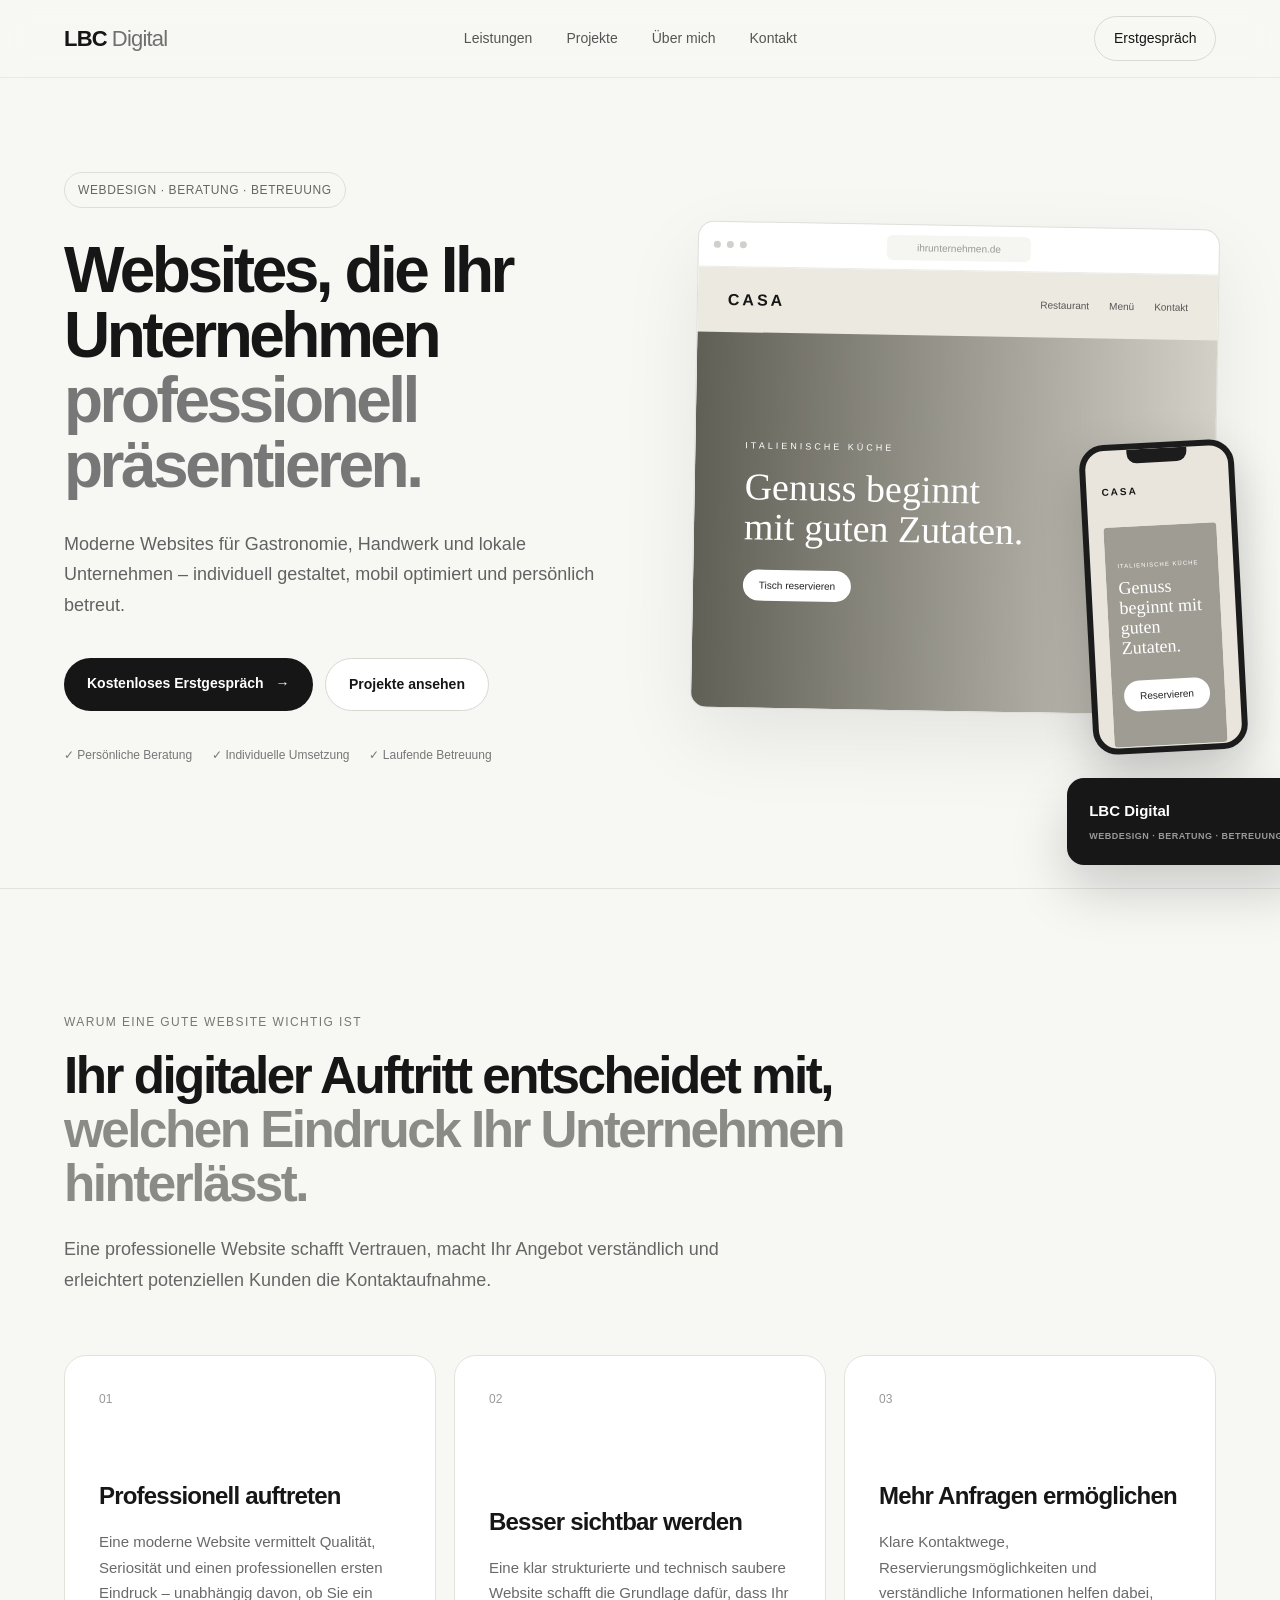
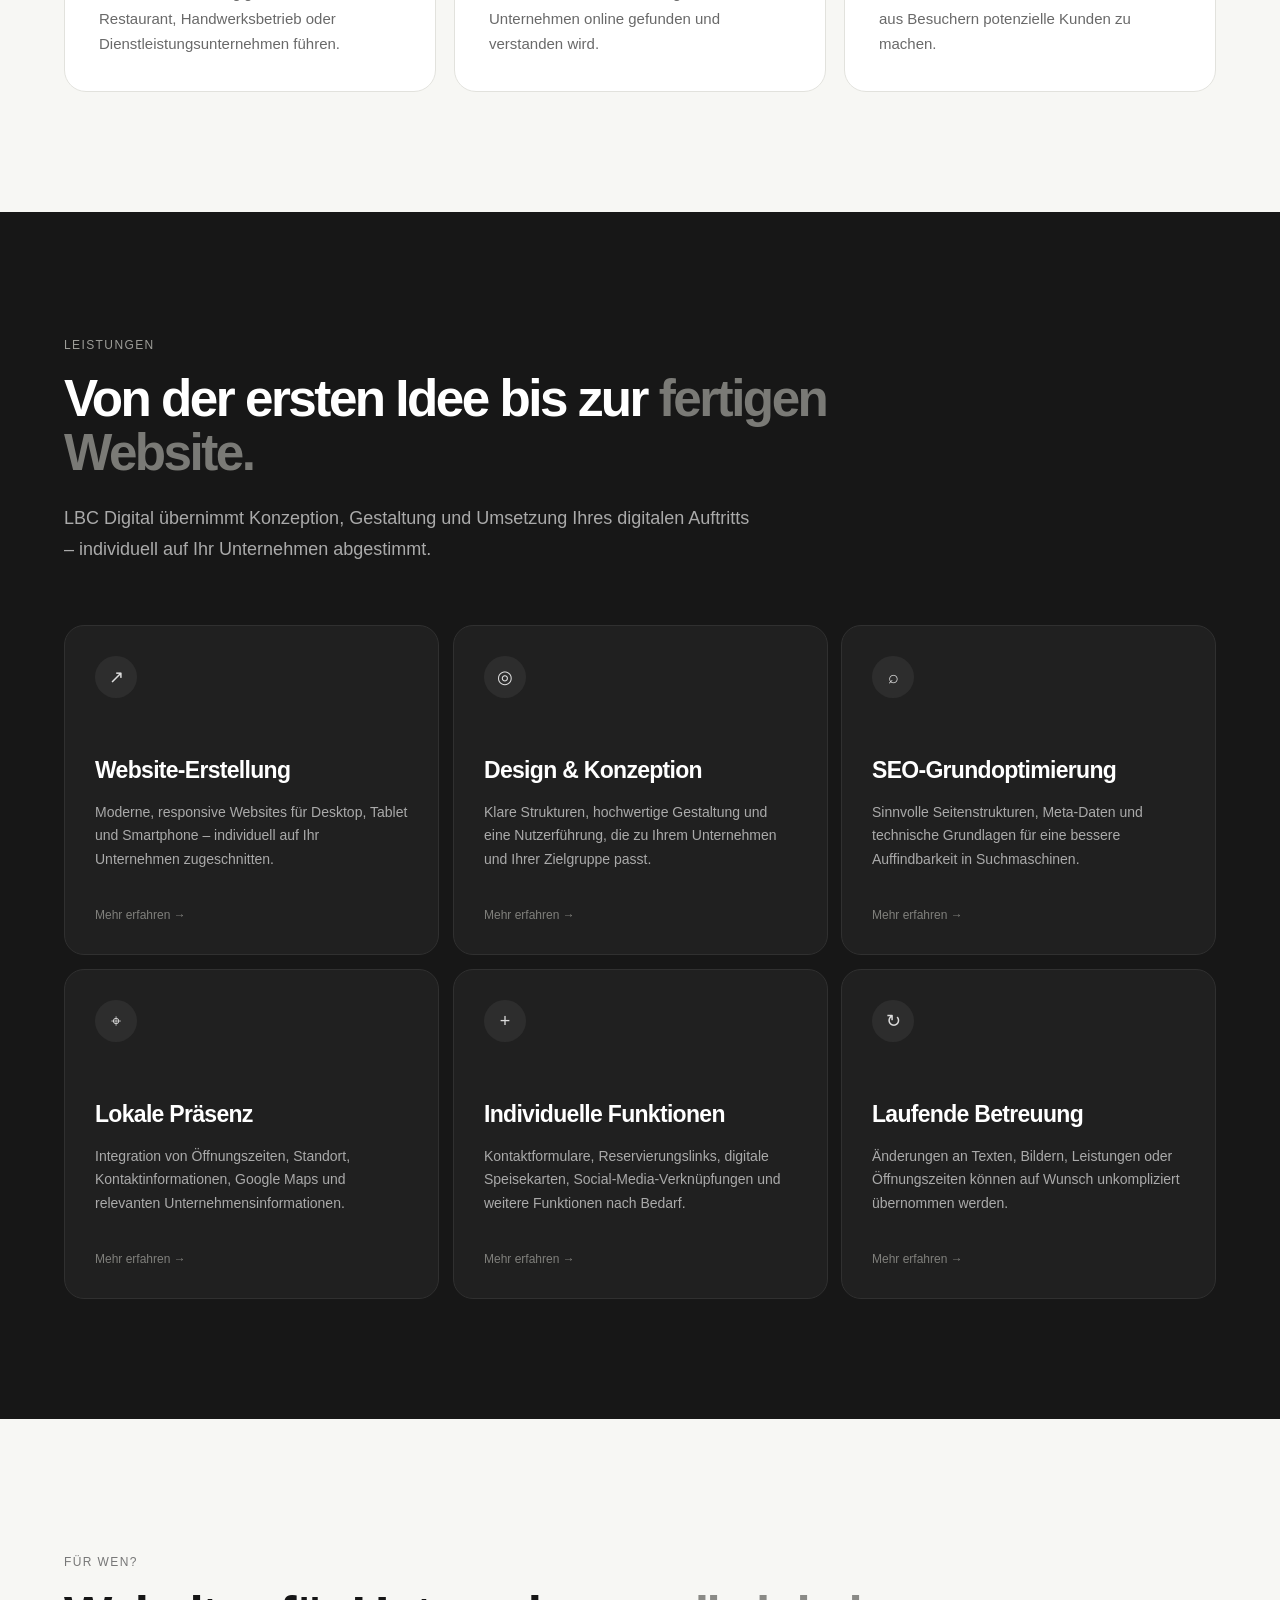
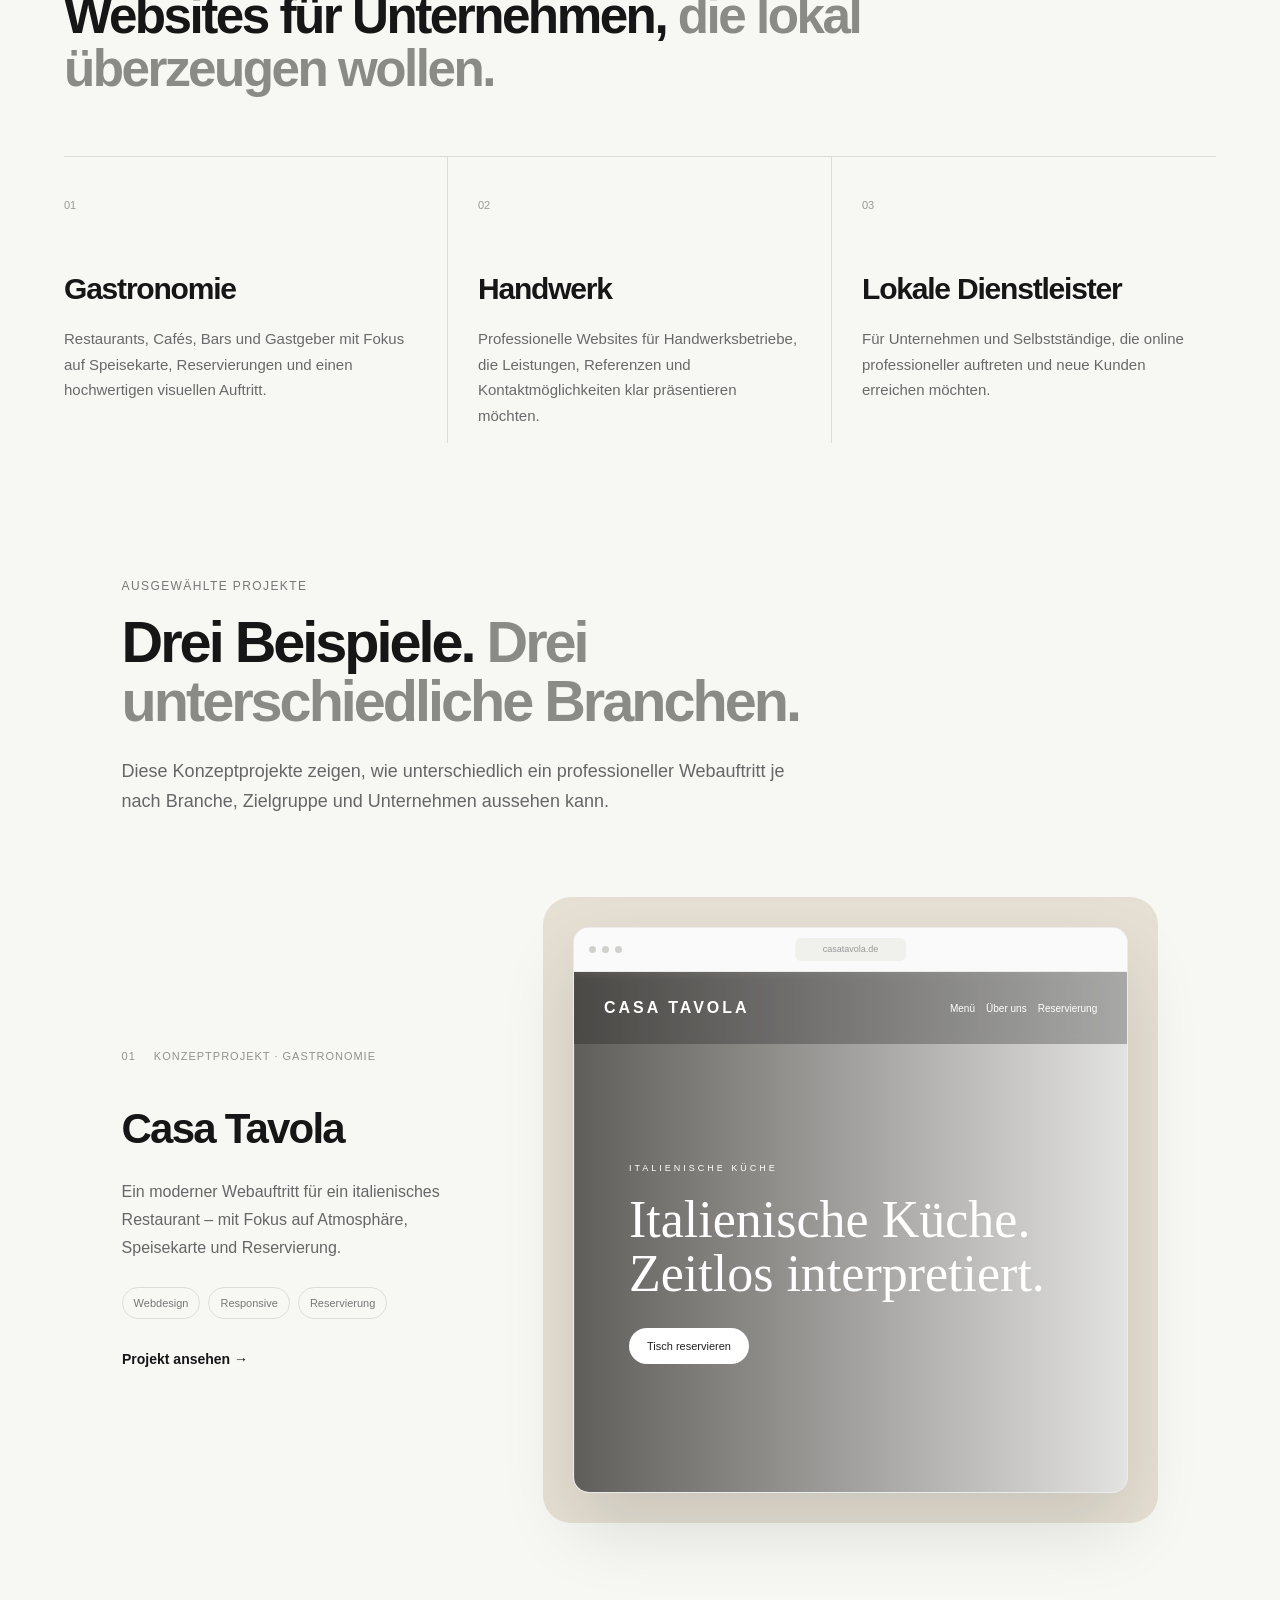
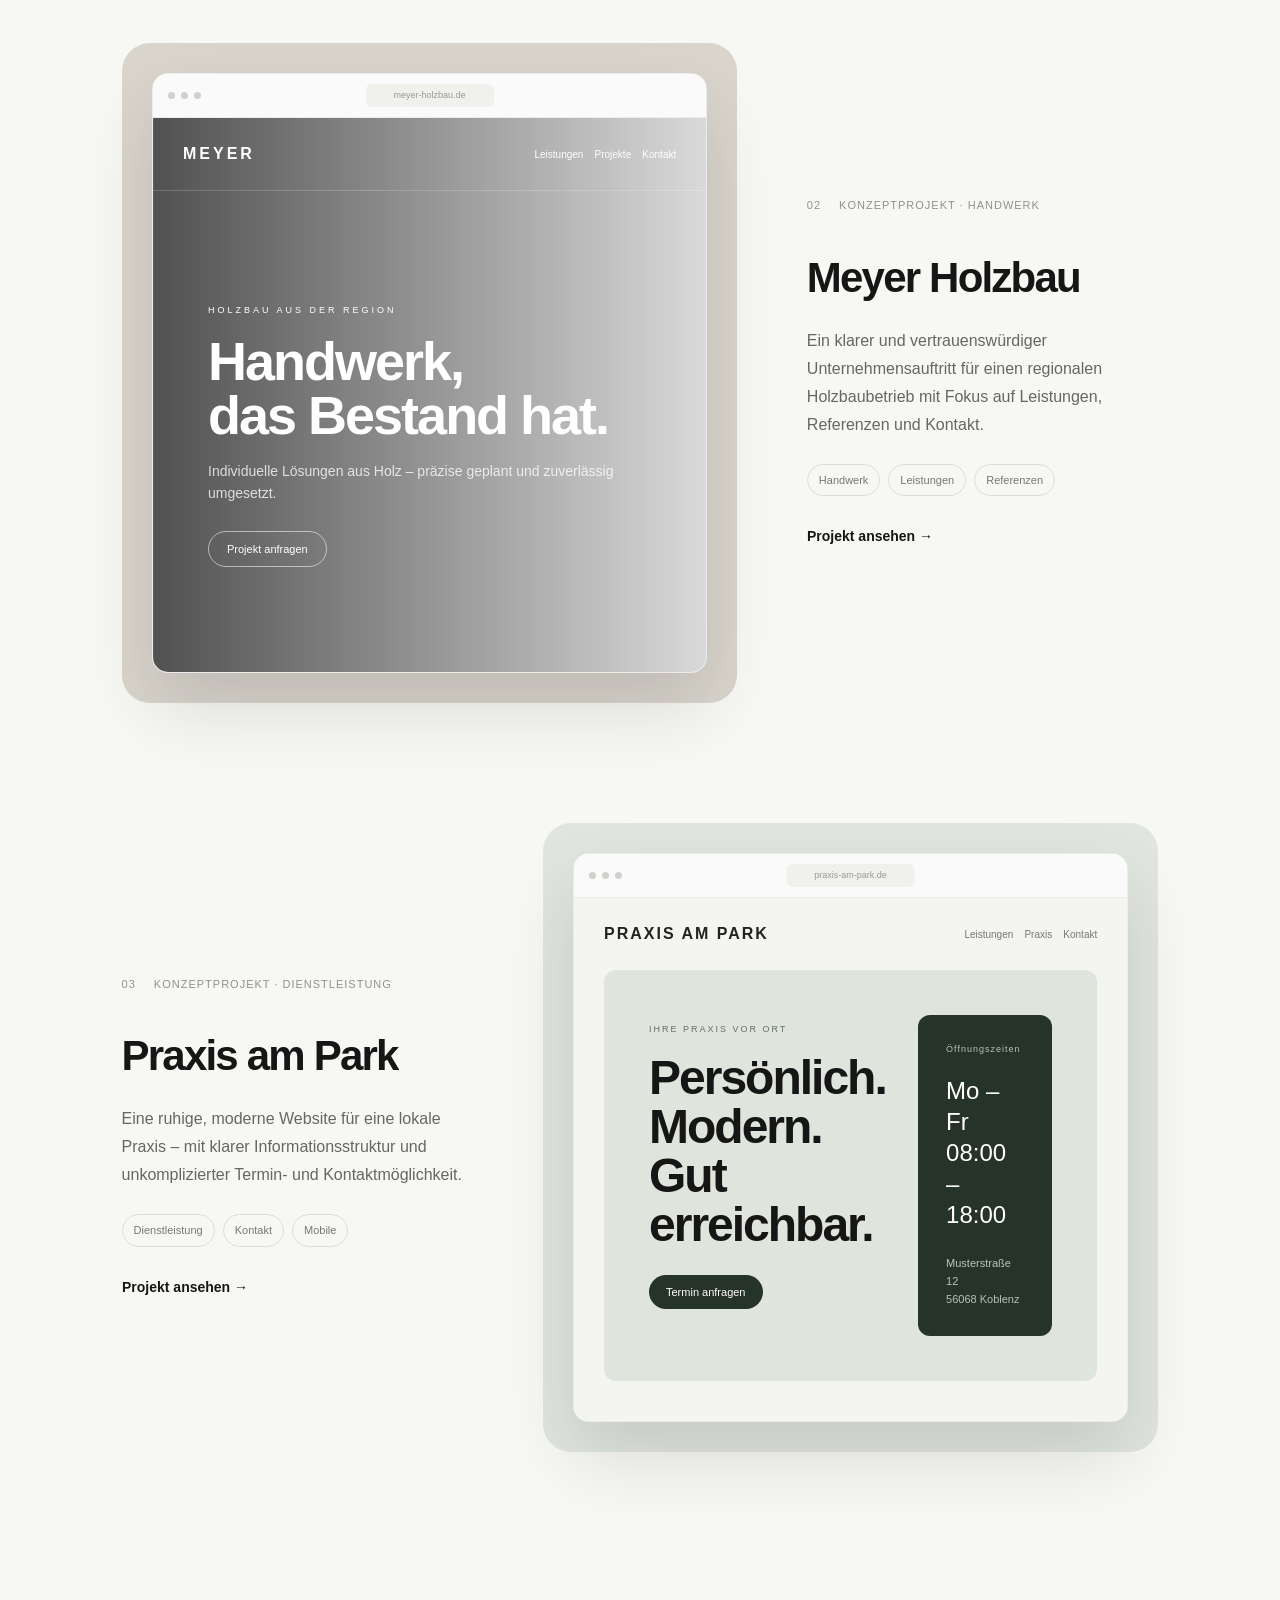
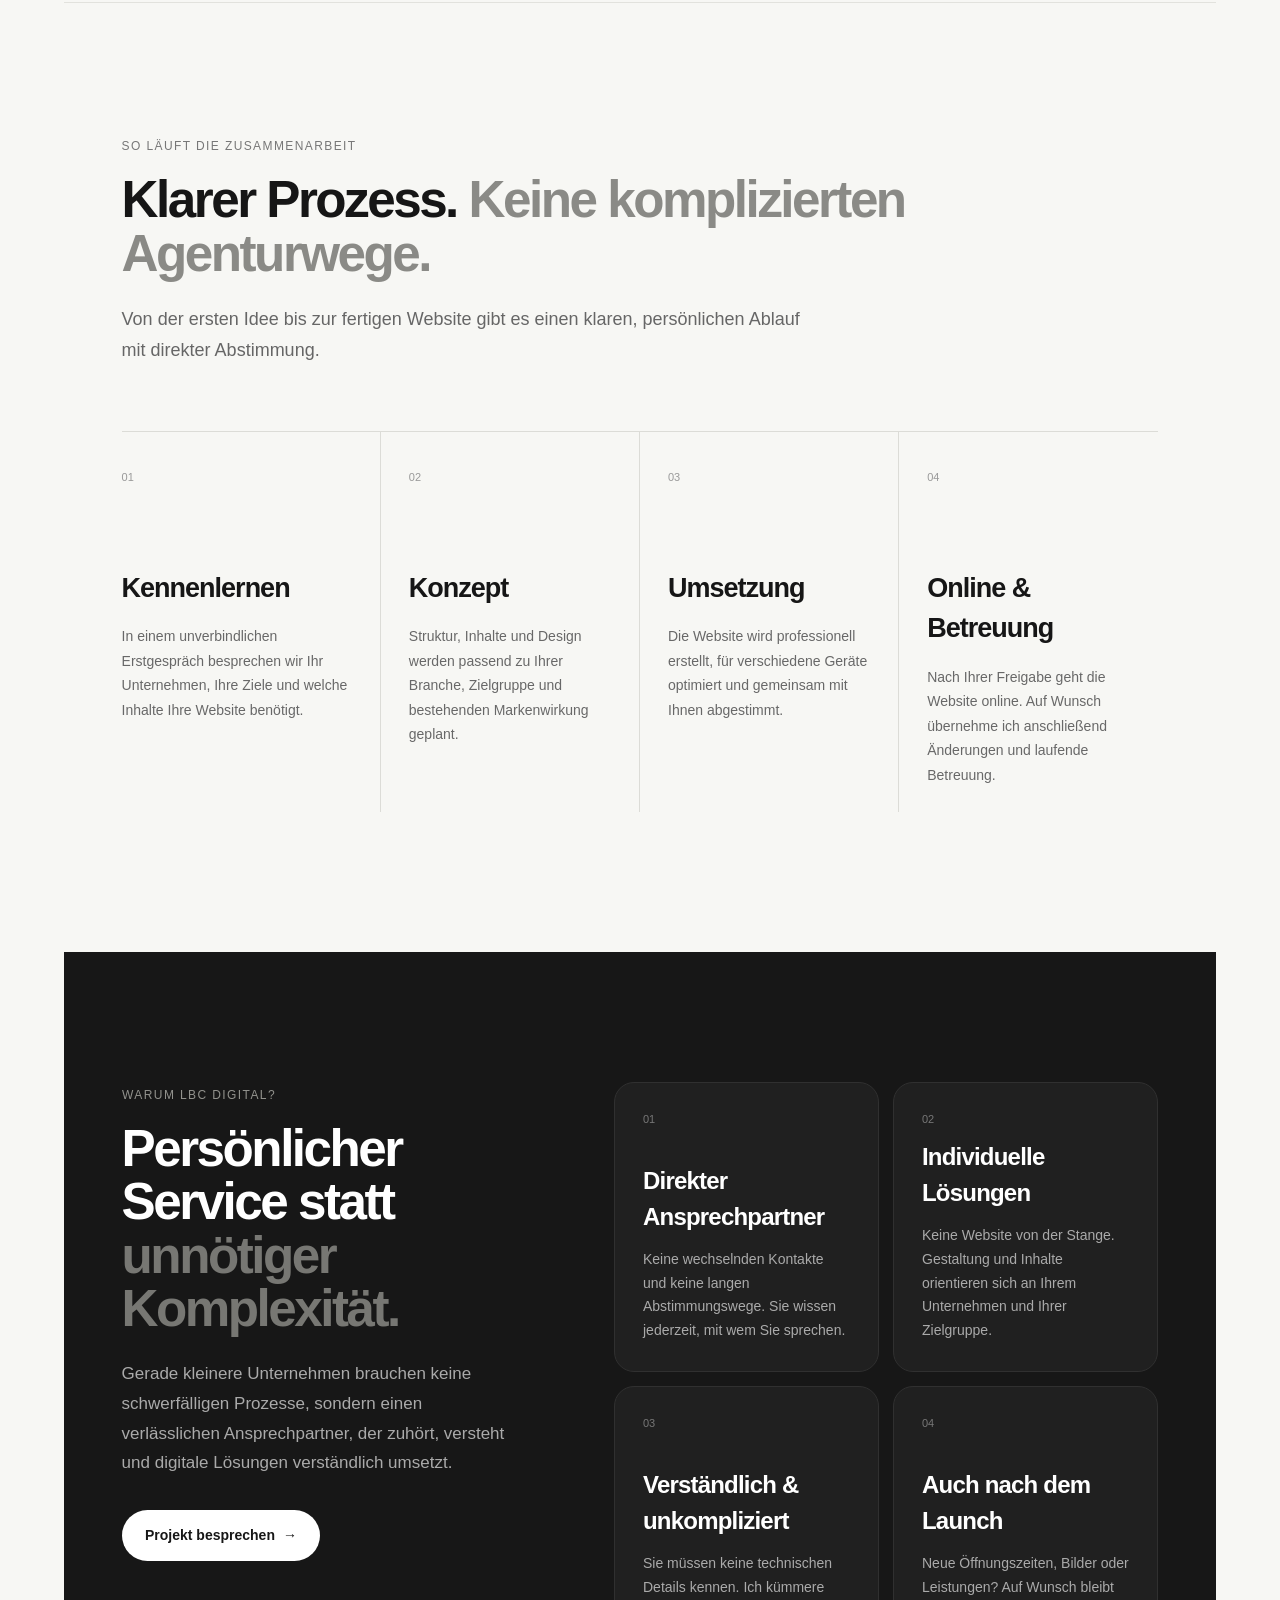
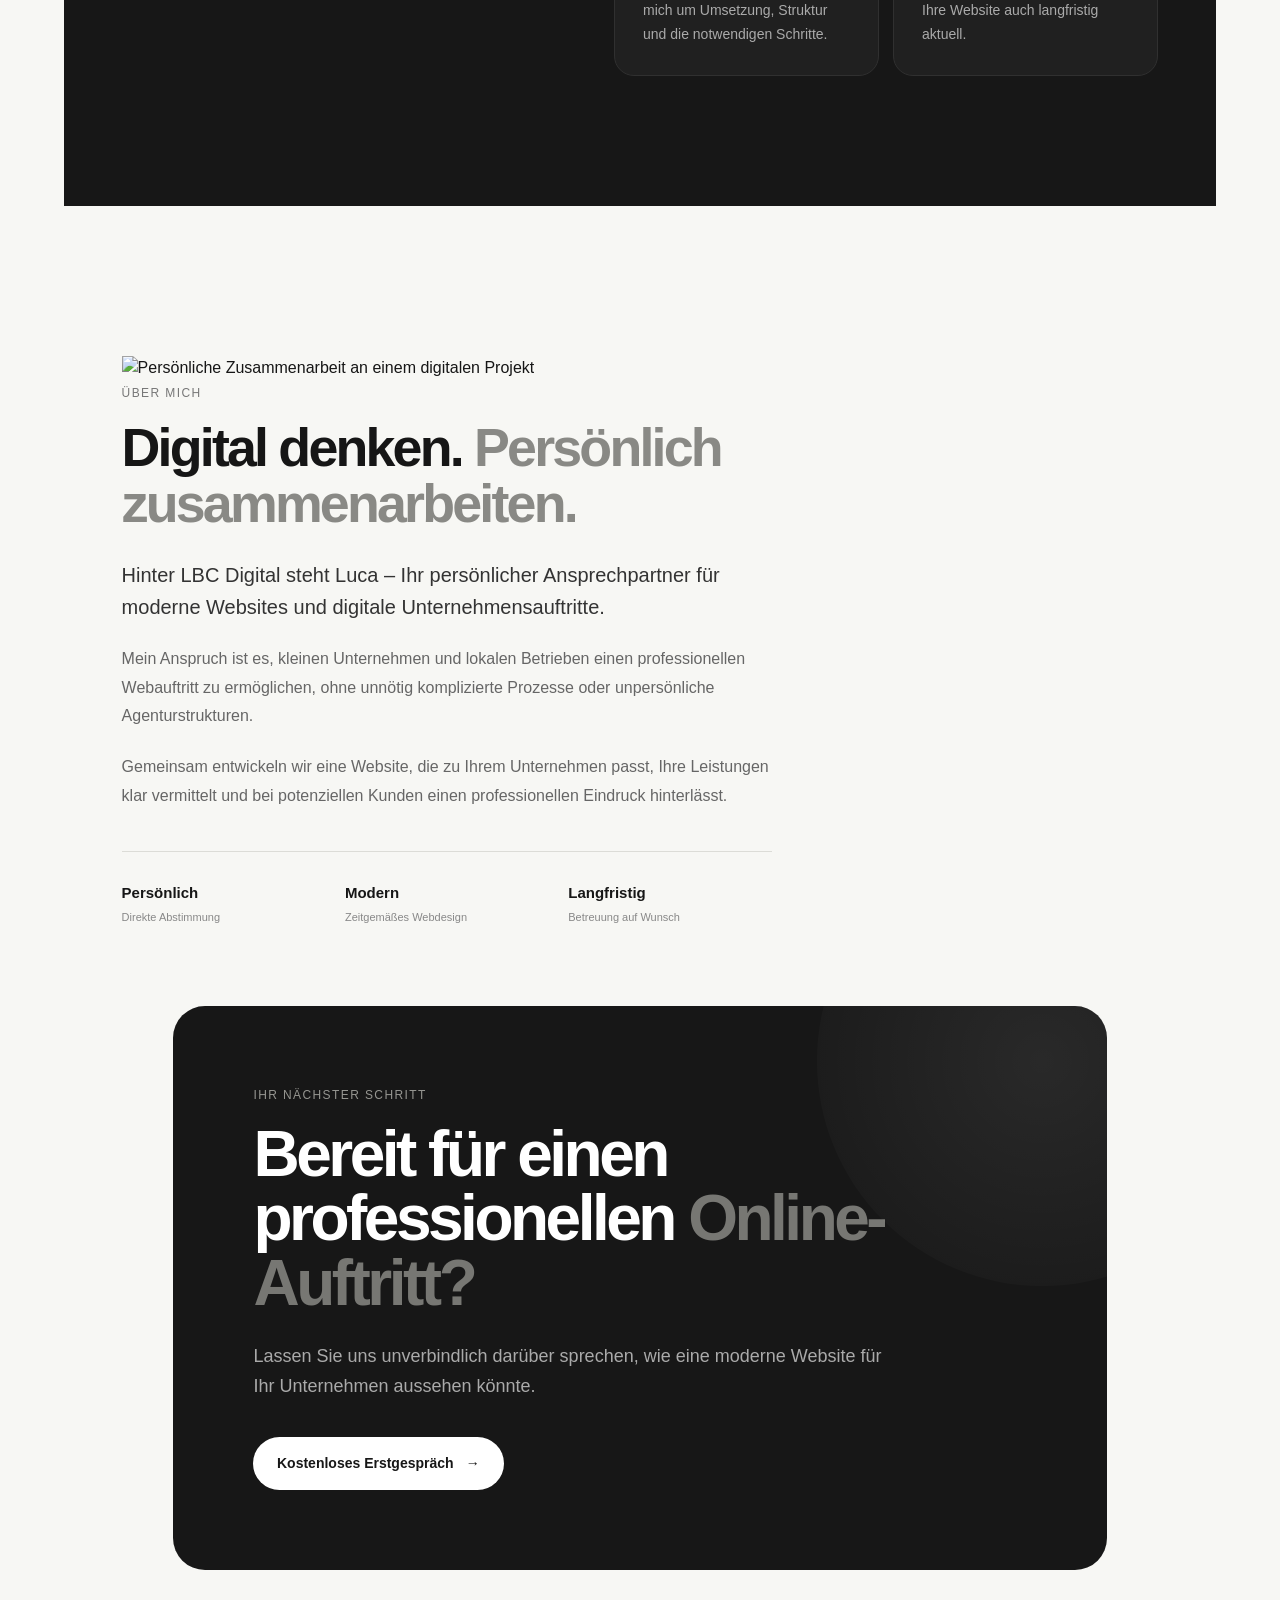
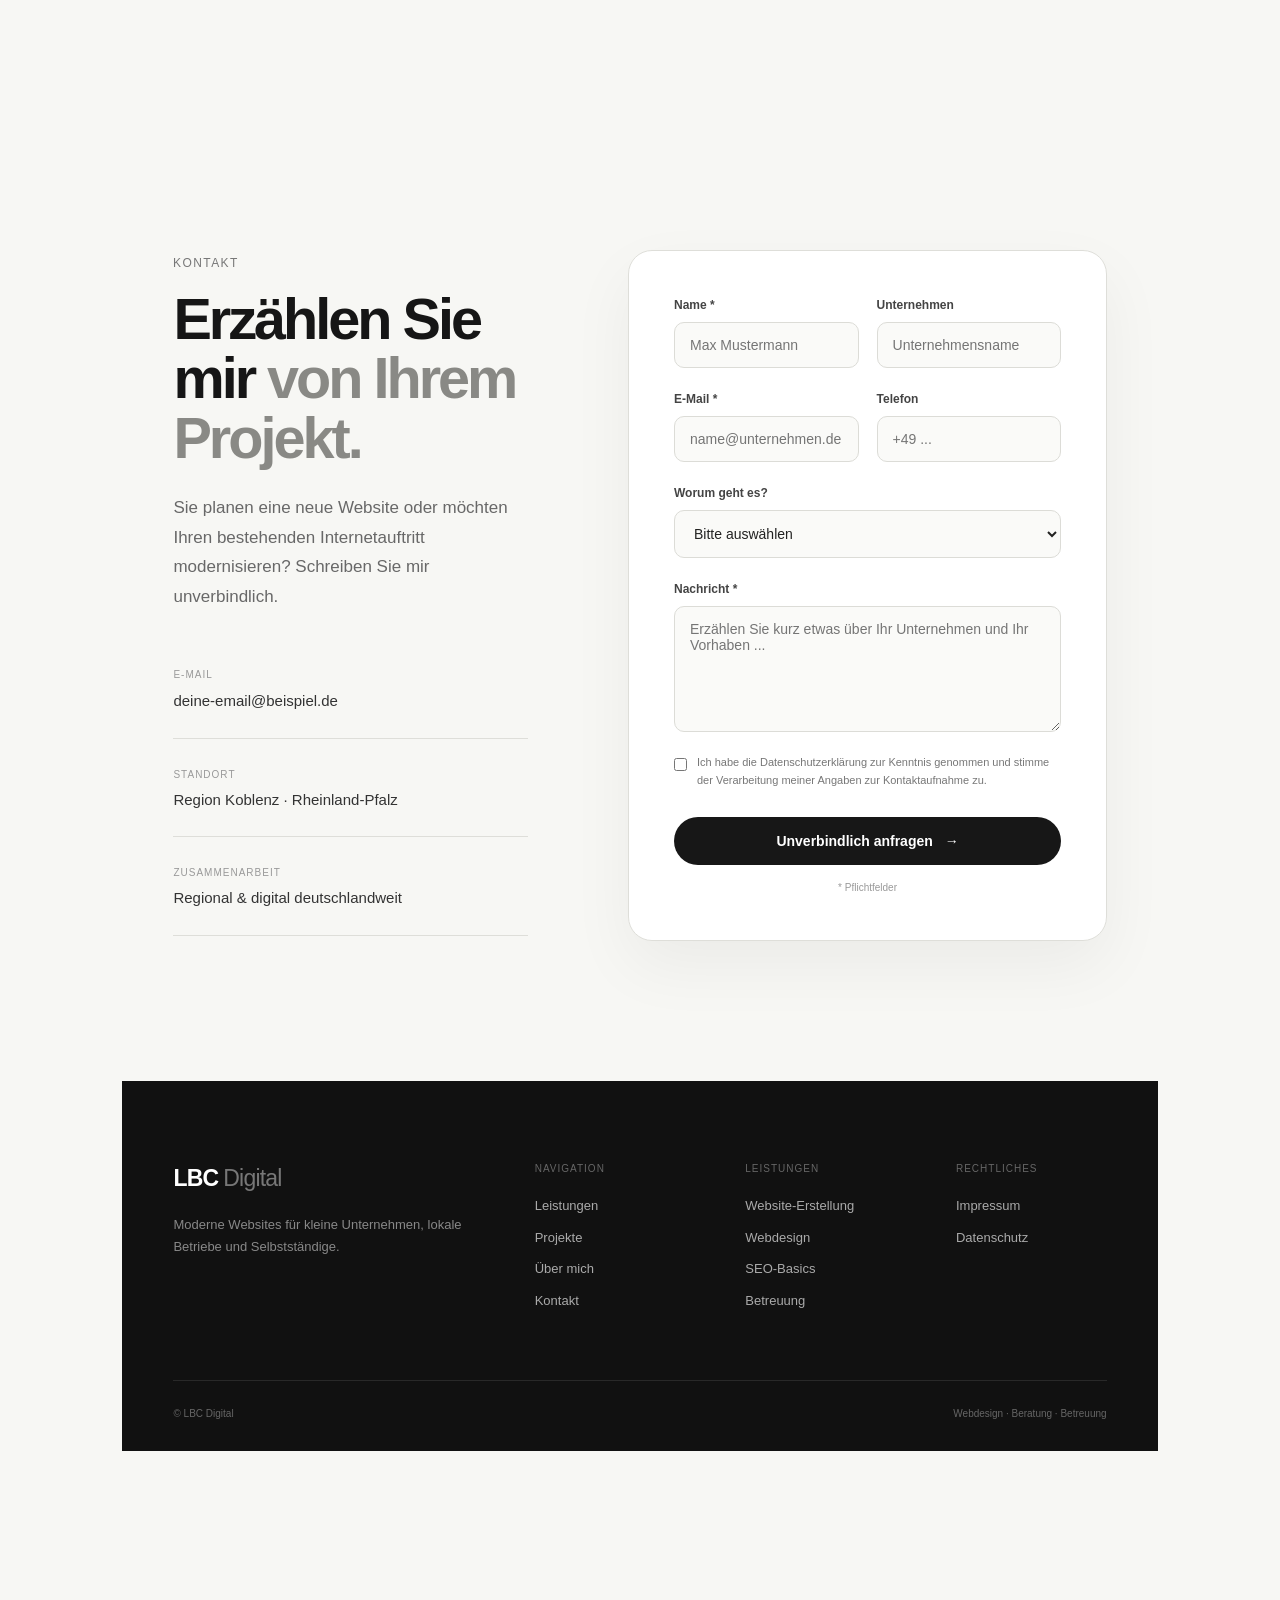
==== commit efaff71c: "Update index.html" ====
--- a/index.html
+++ b/index.html
@@ -748,13 +748,12 @@
 
         <div class="about-visual reveal">
 
-            <div class="about-image-placeholder">
-                <div class="about-initials">LB</div>
-
-                <span>
-                    Hier später<br>
-                    dein Foto
-                </span>
+<div class="about-image">
+    <img
+        src="images/about-collaboration.jpg"
+        alt="Persönliche Zusammenarbeit an einem digitalen Projekt"
+    >
+</div>
             </div>
 
             <div class="about-badge">
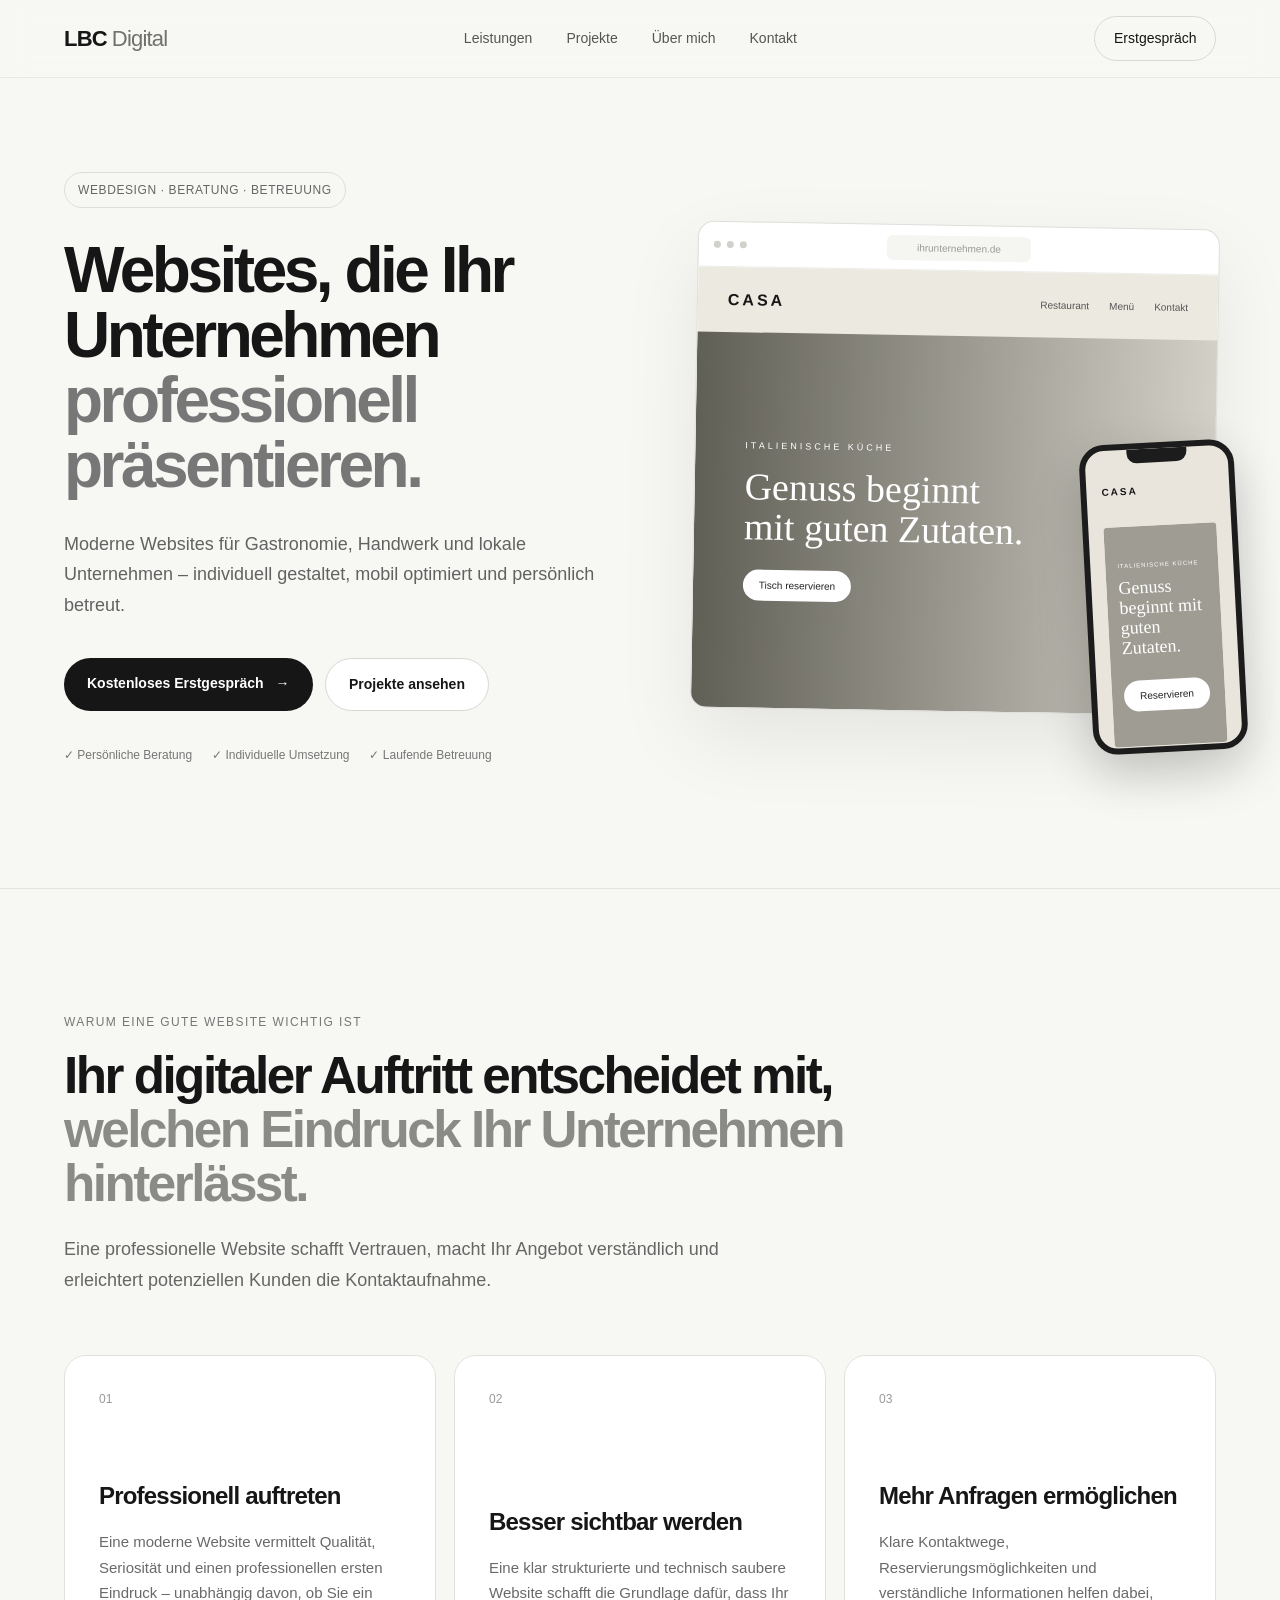
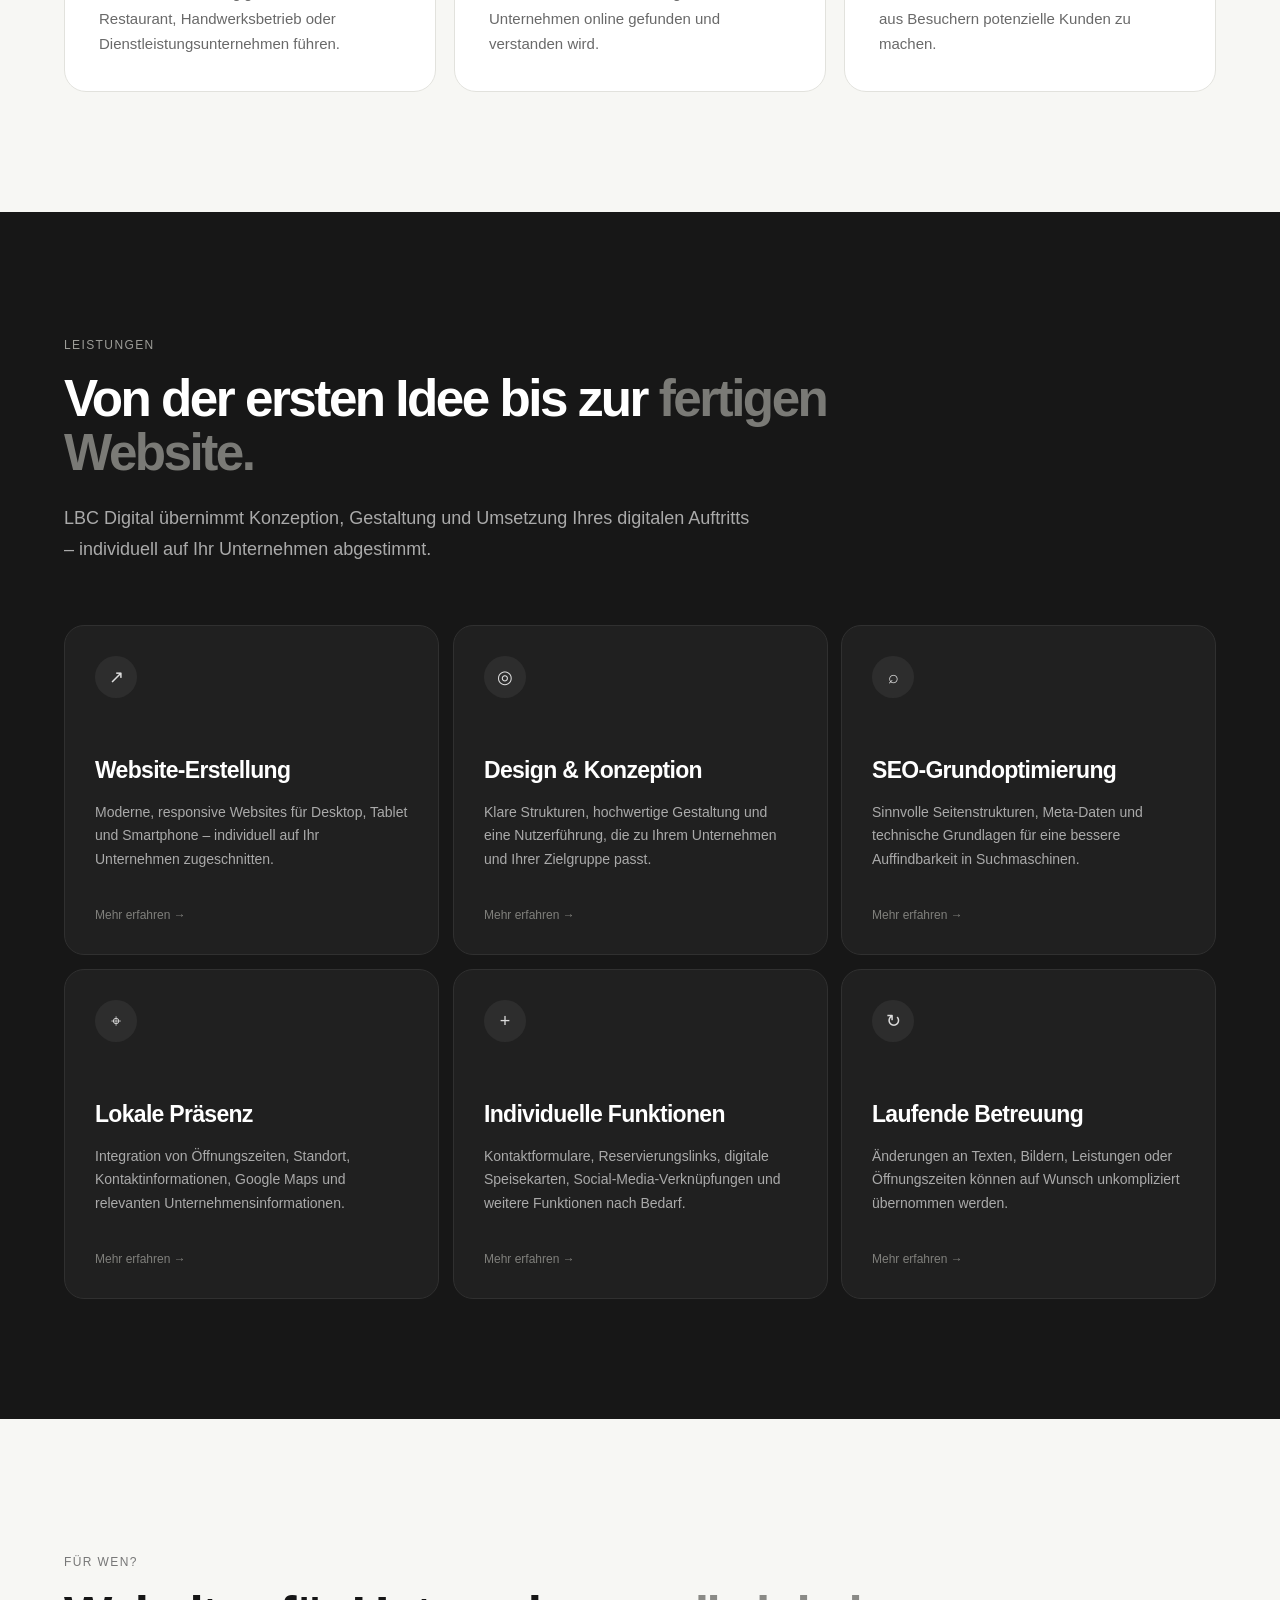
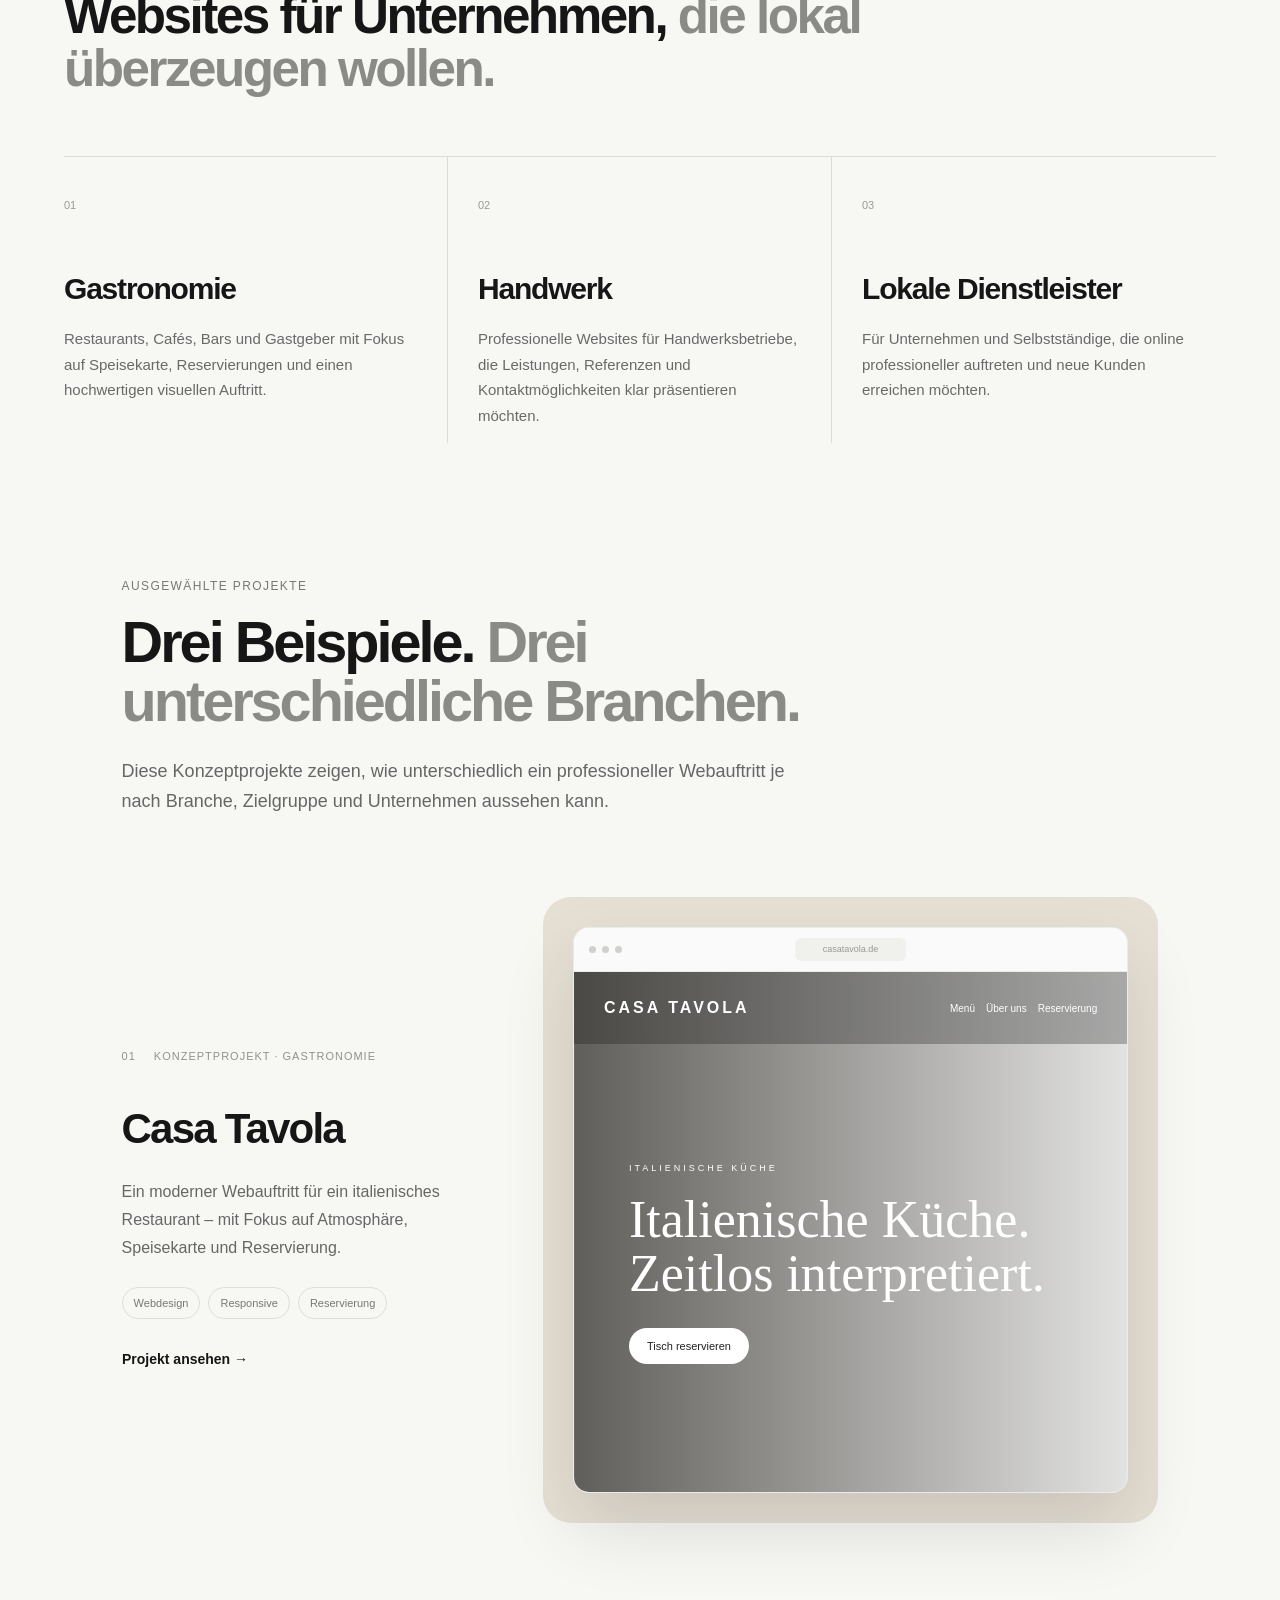
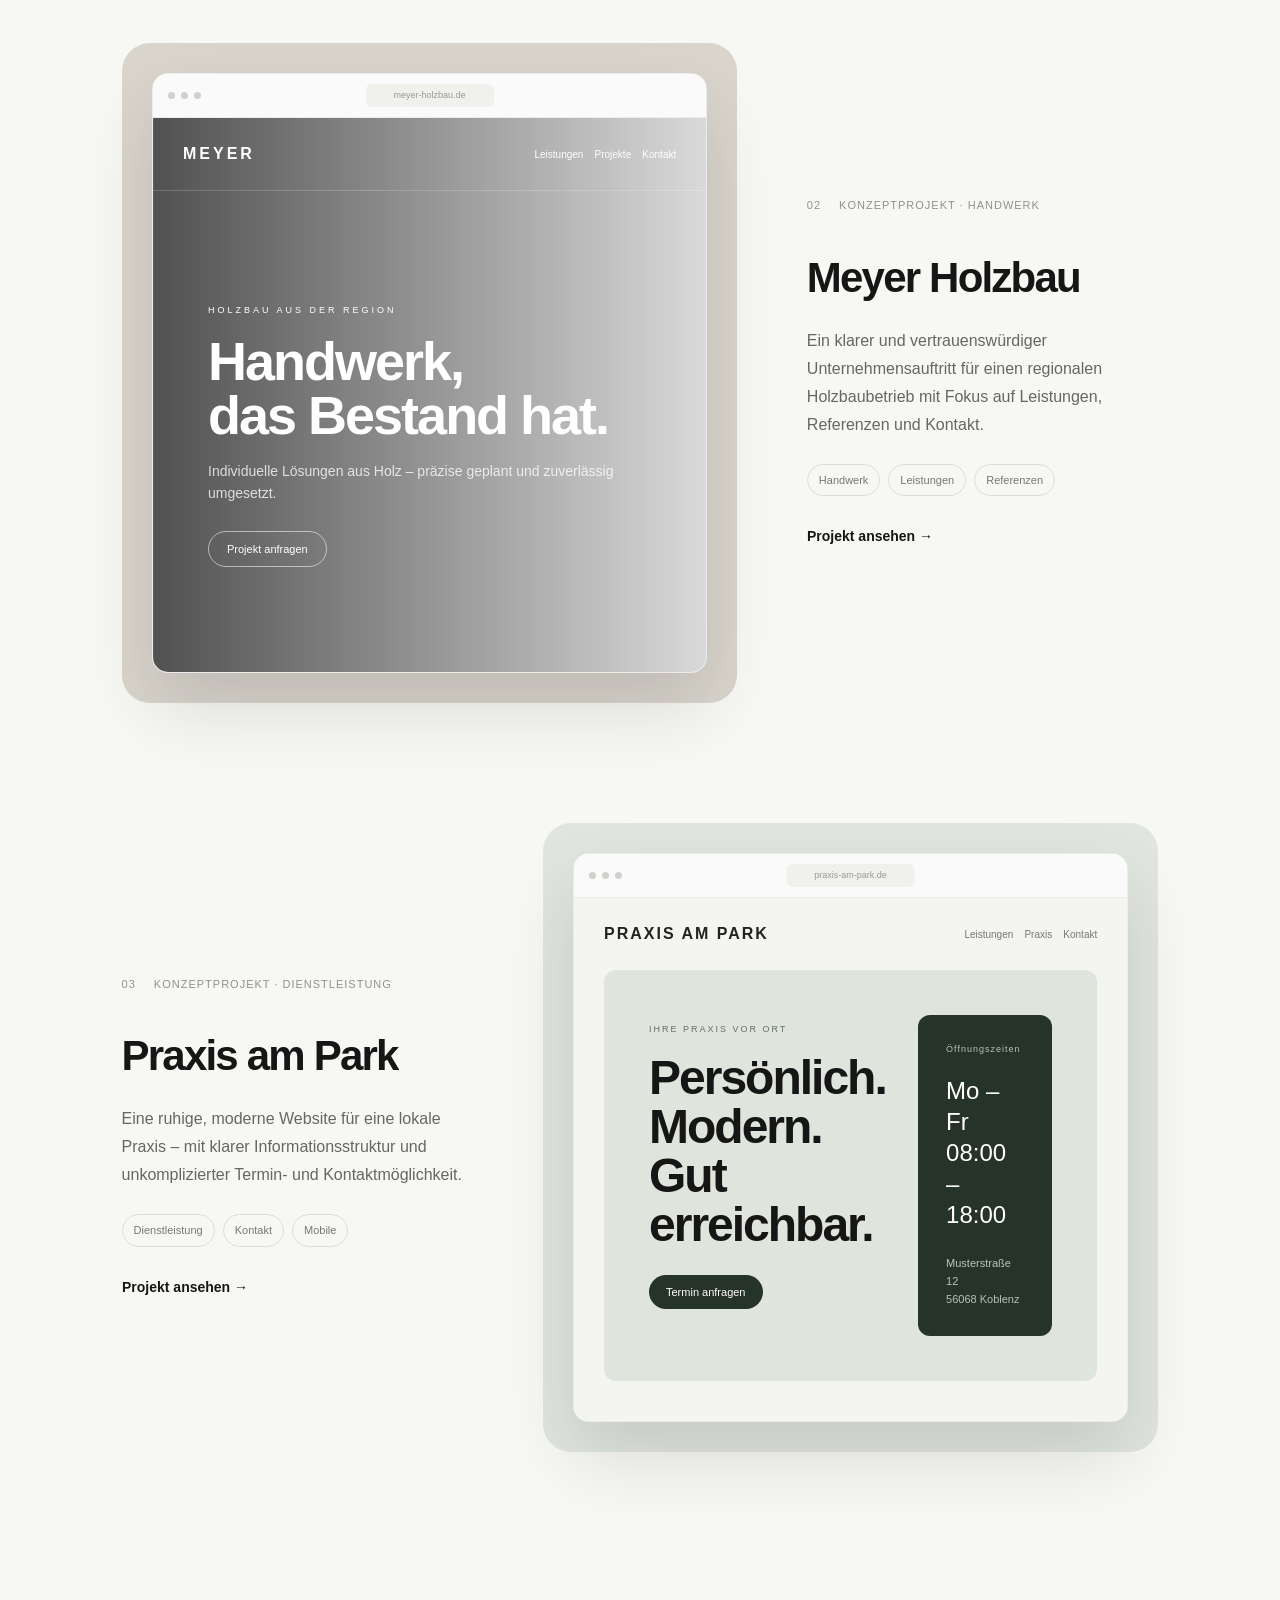
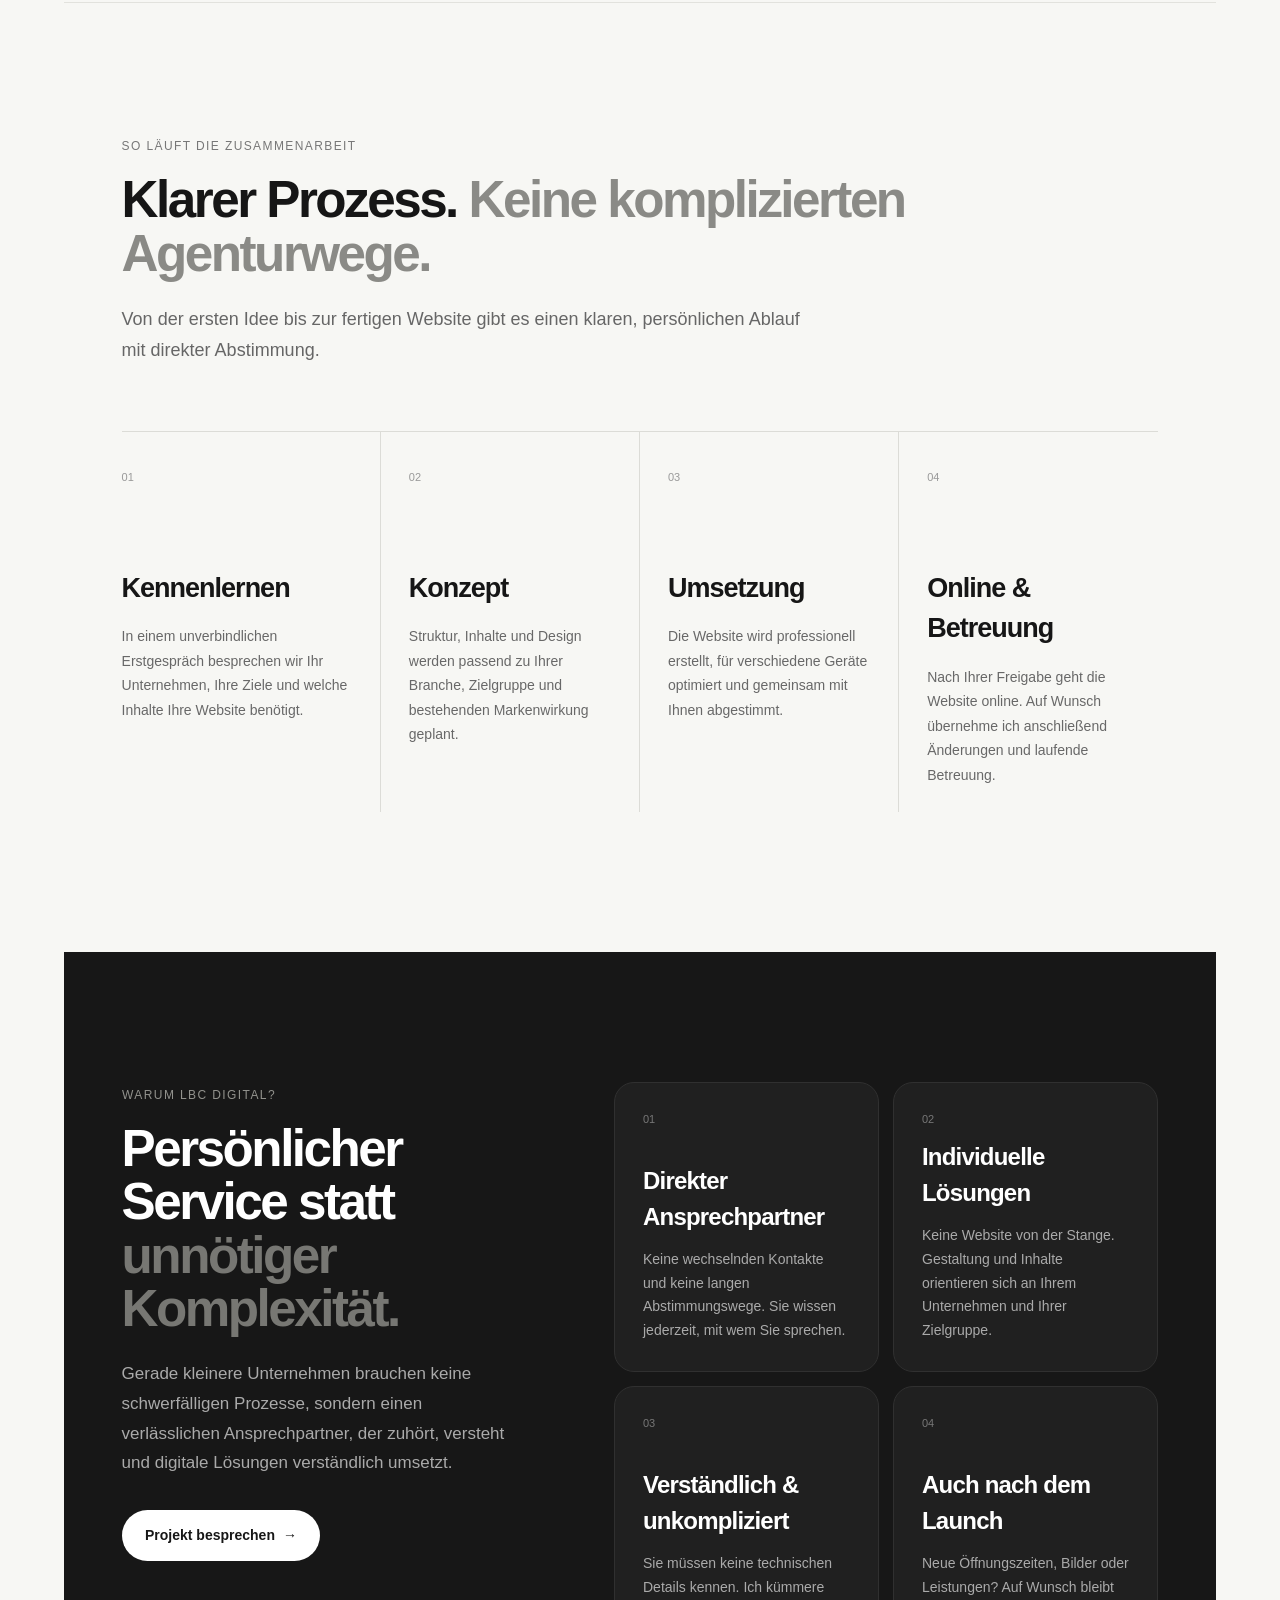
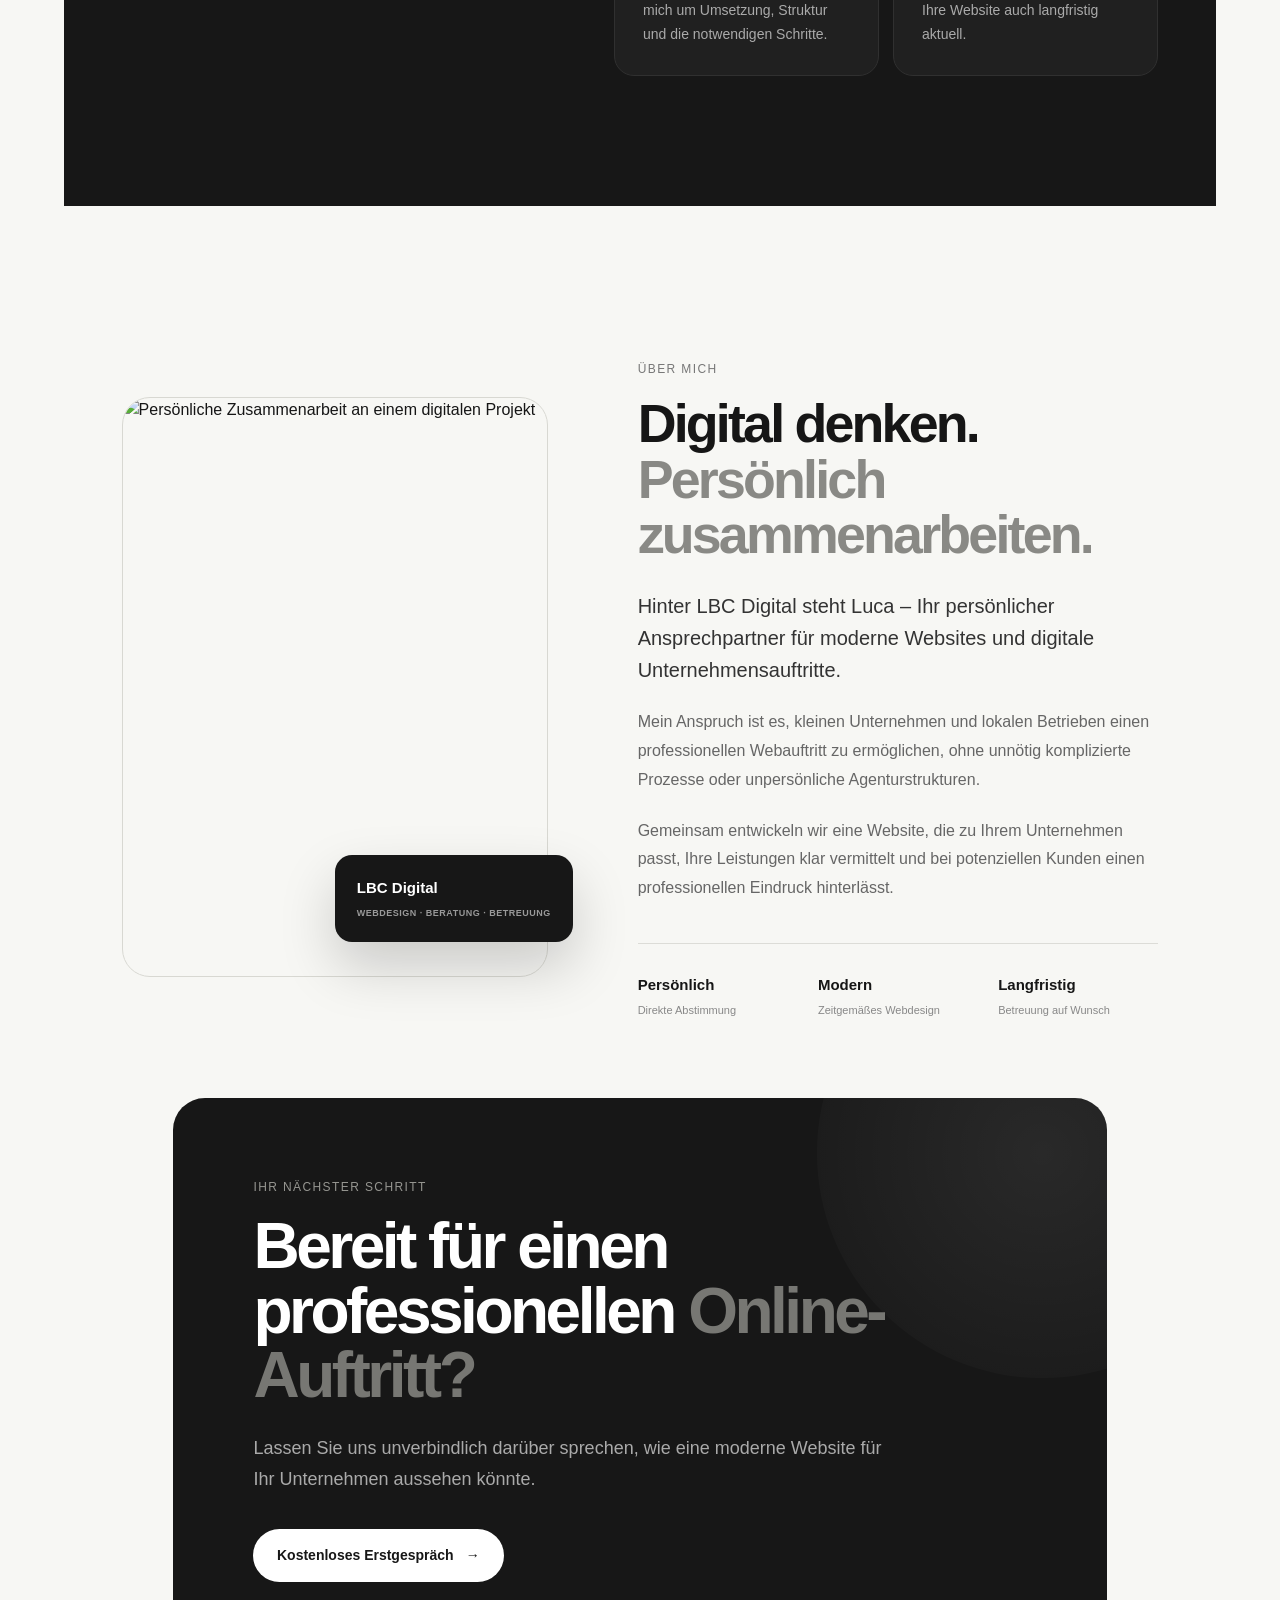
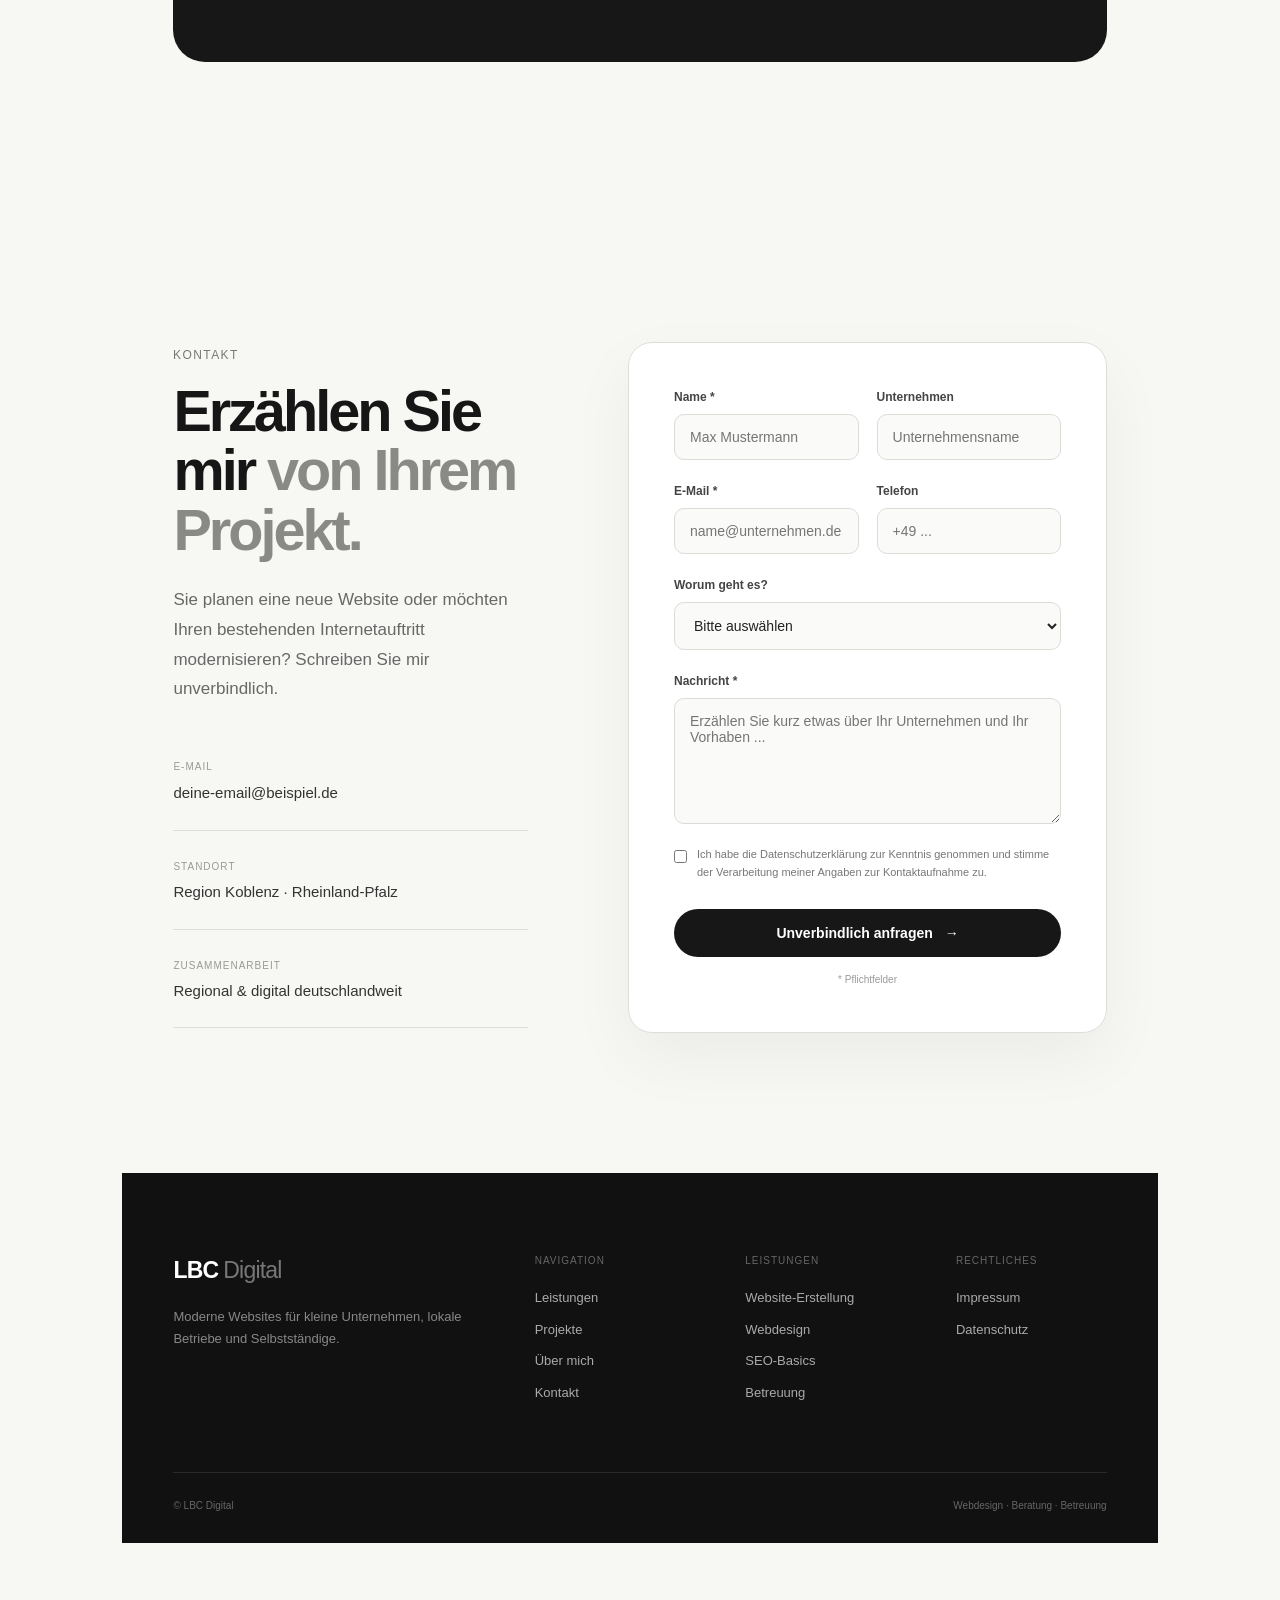
==== commit 91920ba9: "Update index.html" ====
--- a/index.html
+++ b/index.html
@@ -754,7 +754,6 @@
         alt="Persönliche Zusammenarbeit an einem digitalen Projekt"
     >
 </div>
-            </div>
 
             <div class="about-badge">
                 LBC Digital
--- a/style.css
+++ b/style.css
@@ -2536,4 +2536,22 @@
 a,
 button {
     -webkit-tap-highlight-color: transparent;
-}+}.about-image {
+    min-height: 580px;
+    height: 580px;
+
+    border-radius: 28px;
+    overflow: hidden;
+
+    border: 1px solid #d8d8d2;
+}
+
+.about-image img {
+    width: 100%;
+    height: 100%;
+
+    display: block;
+
+    object-fit: cover;
+    object-position: center;
+}
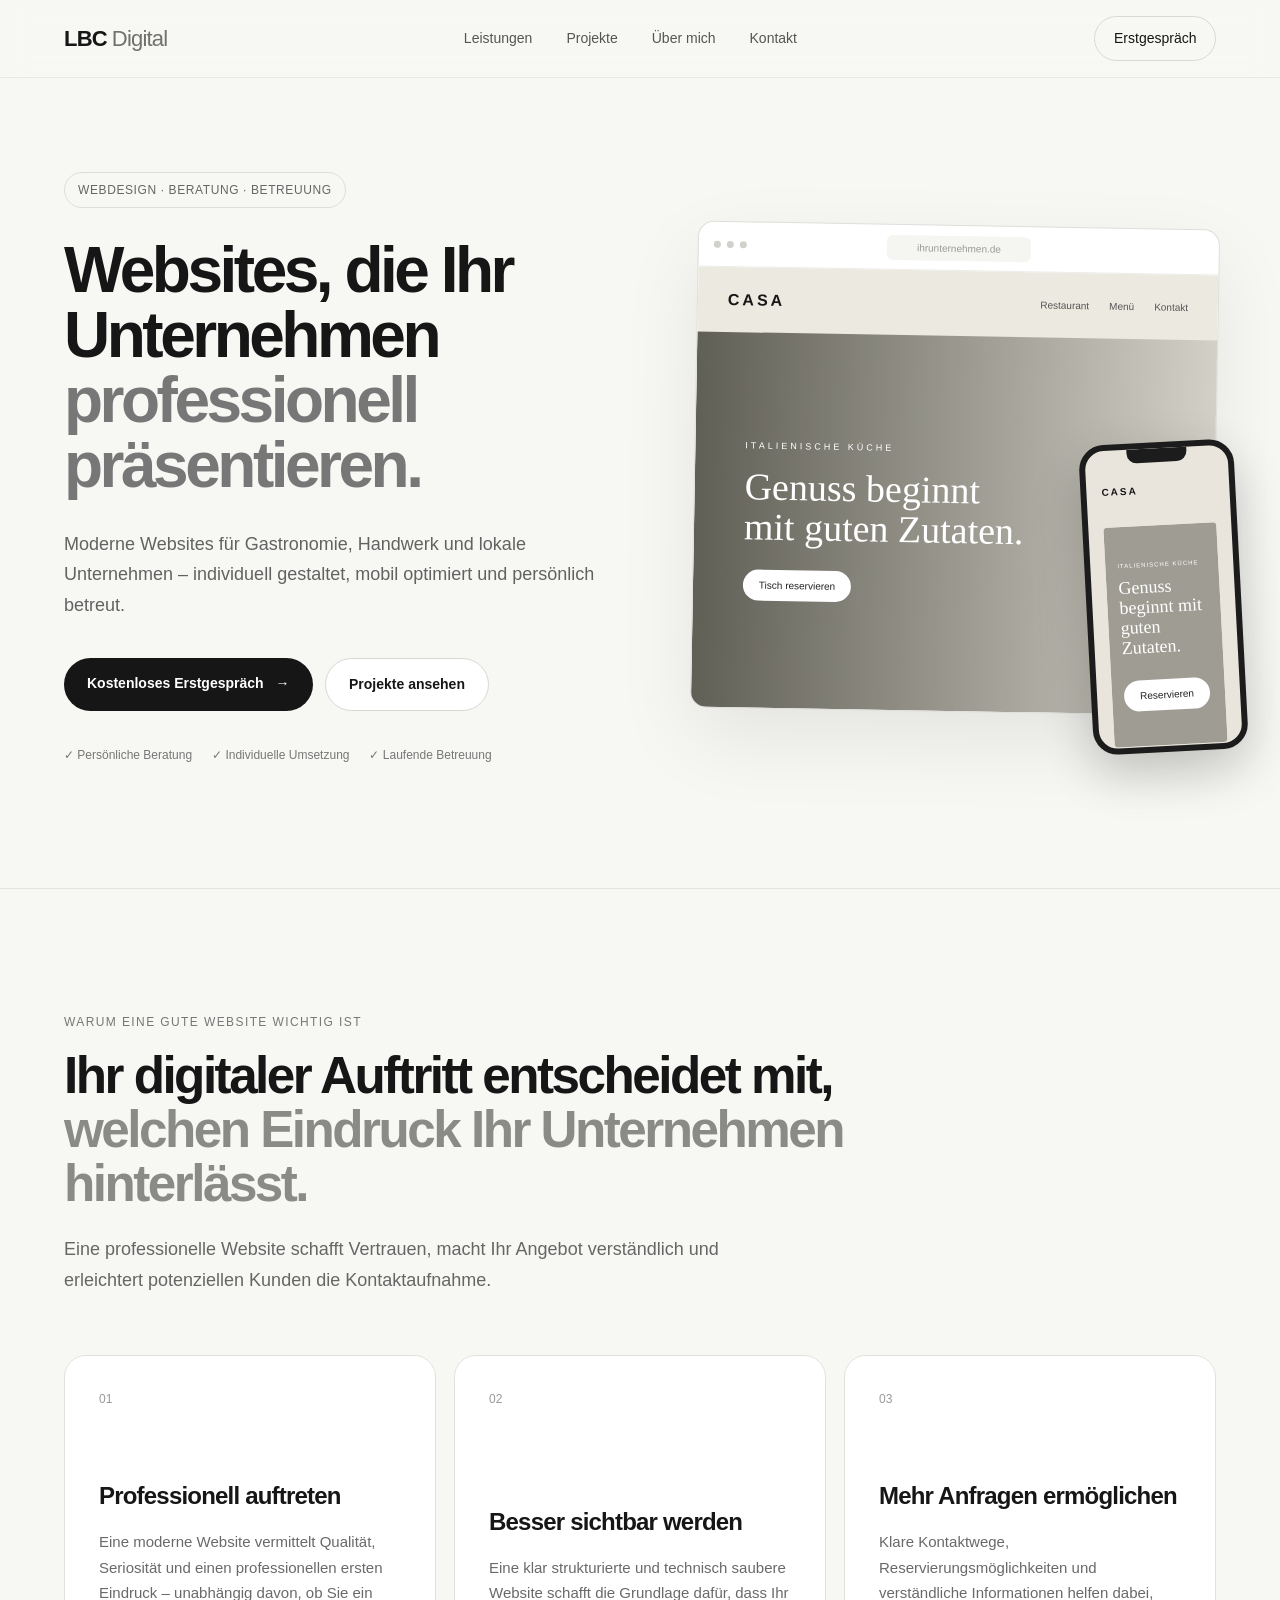
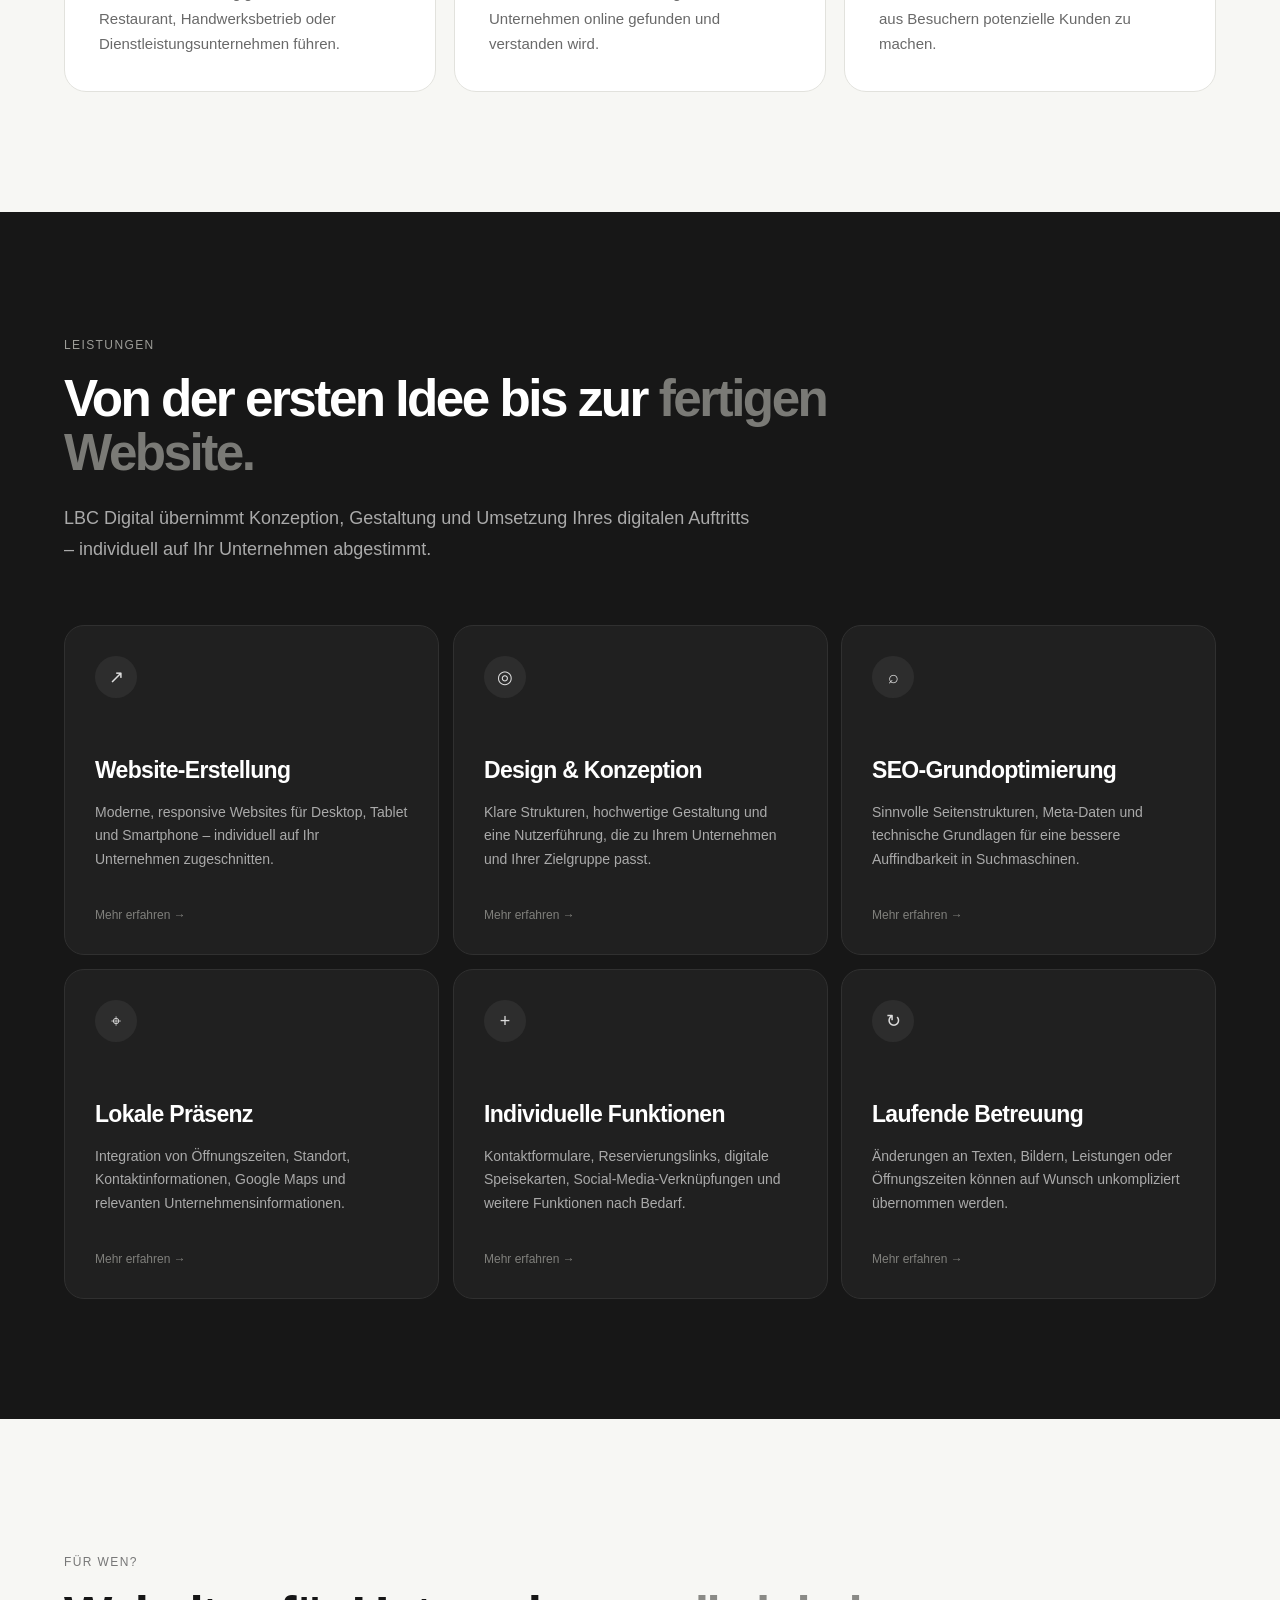
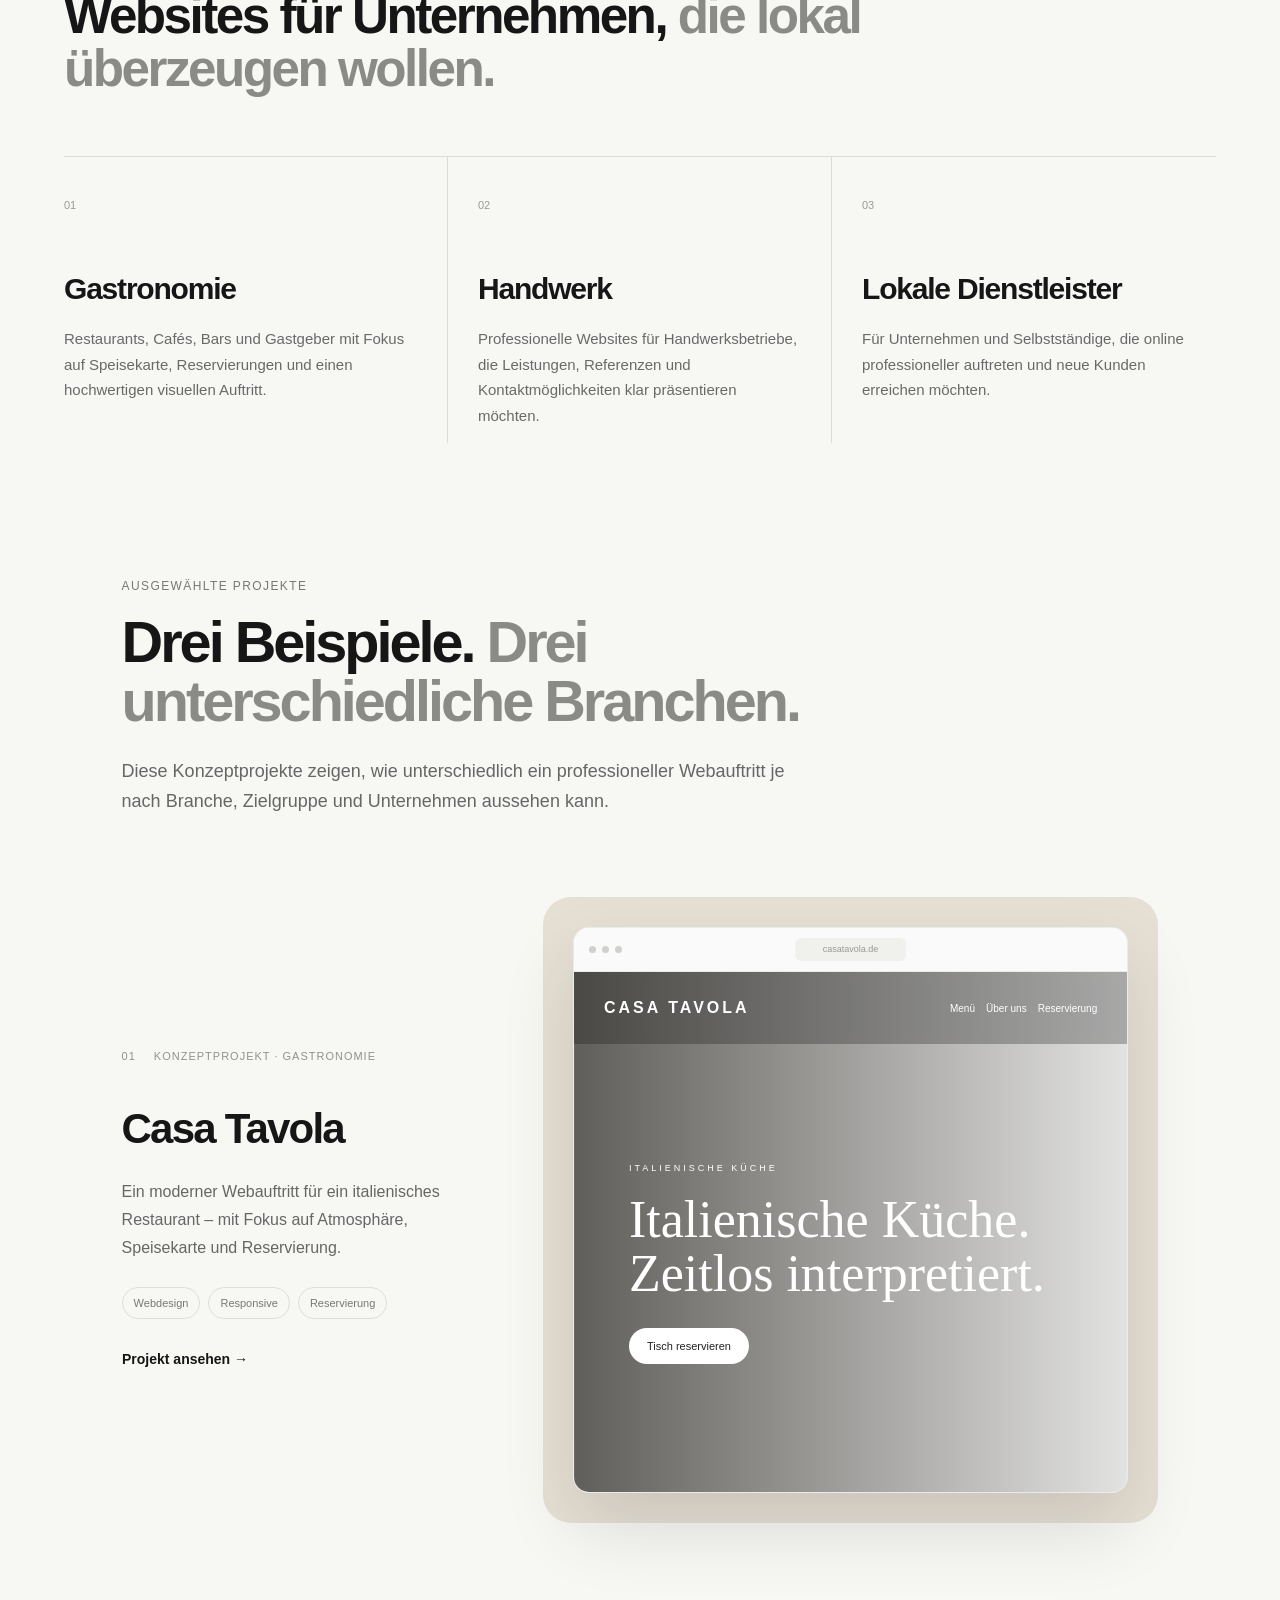
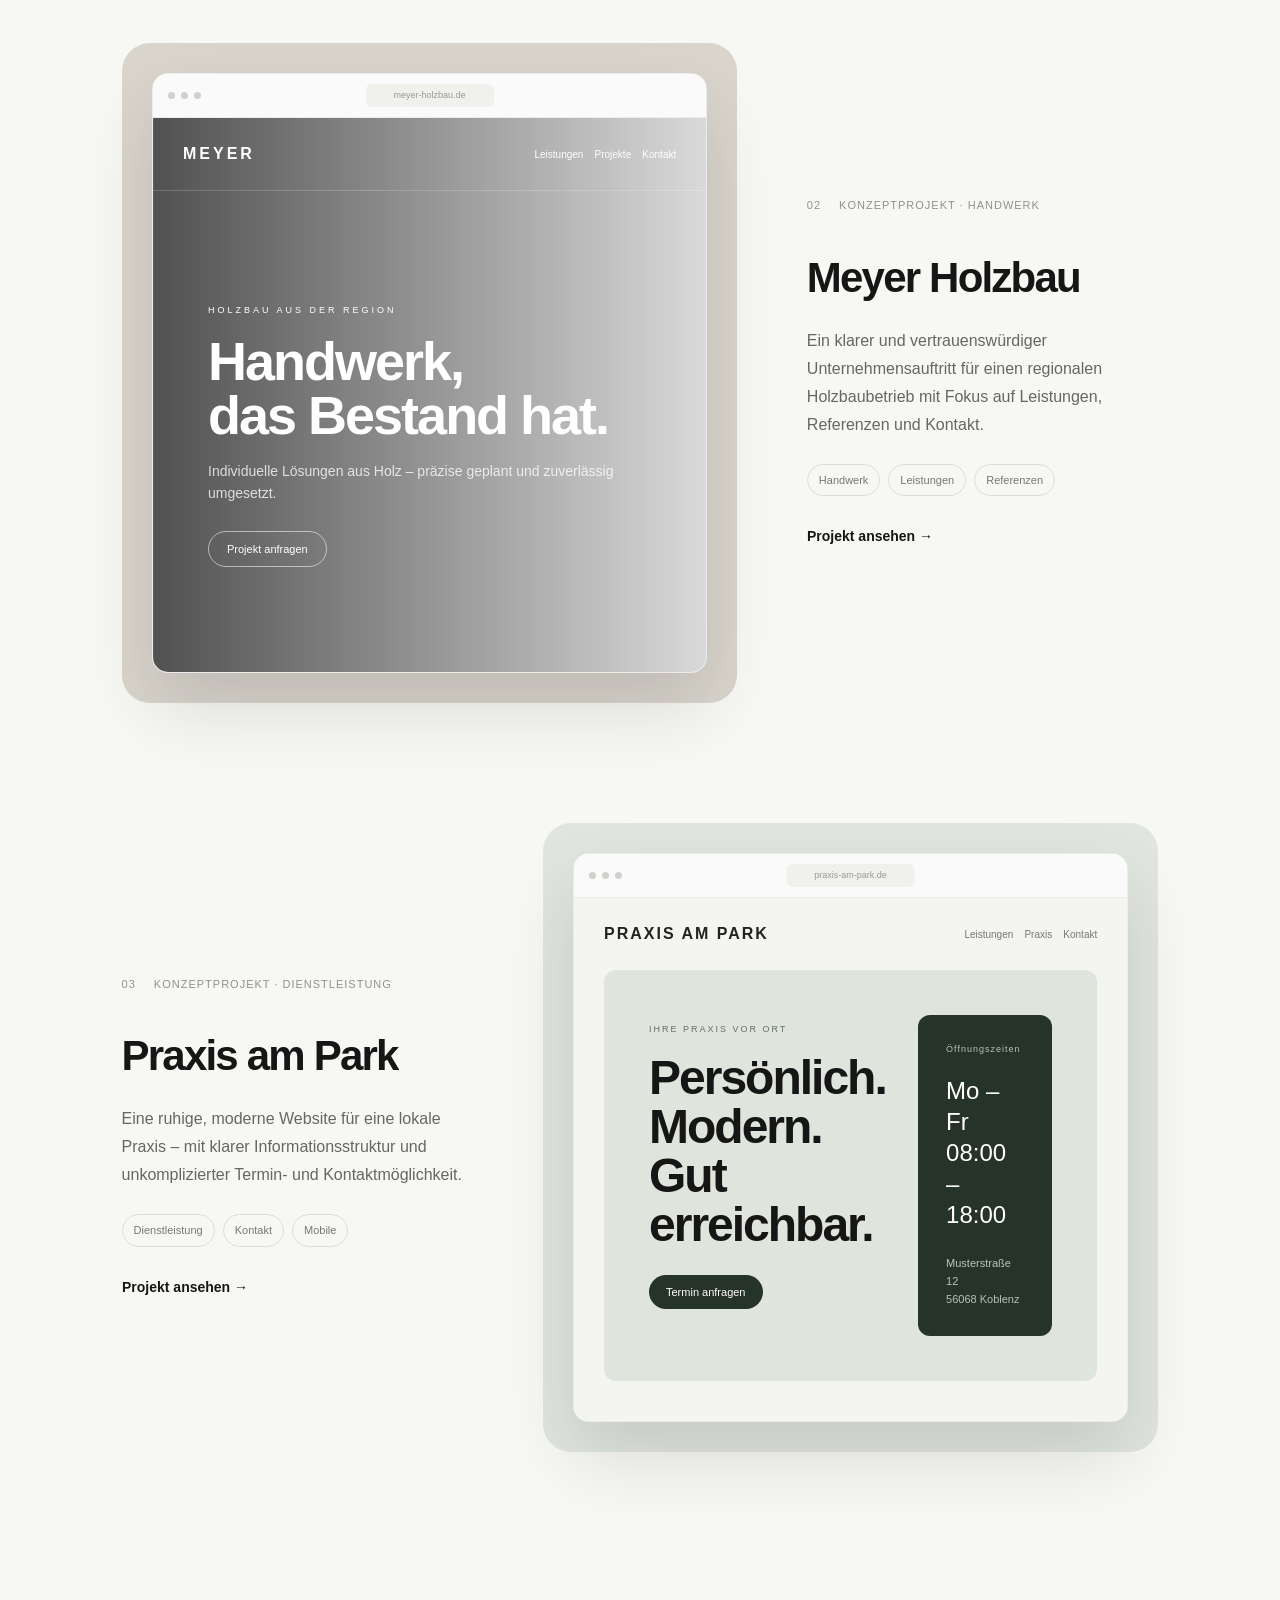
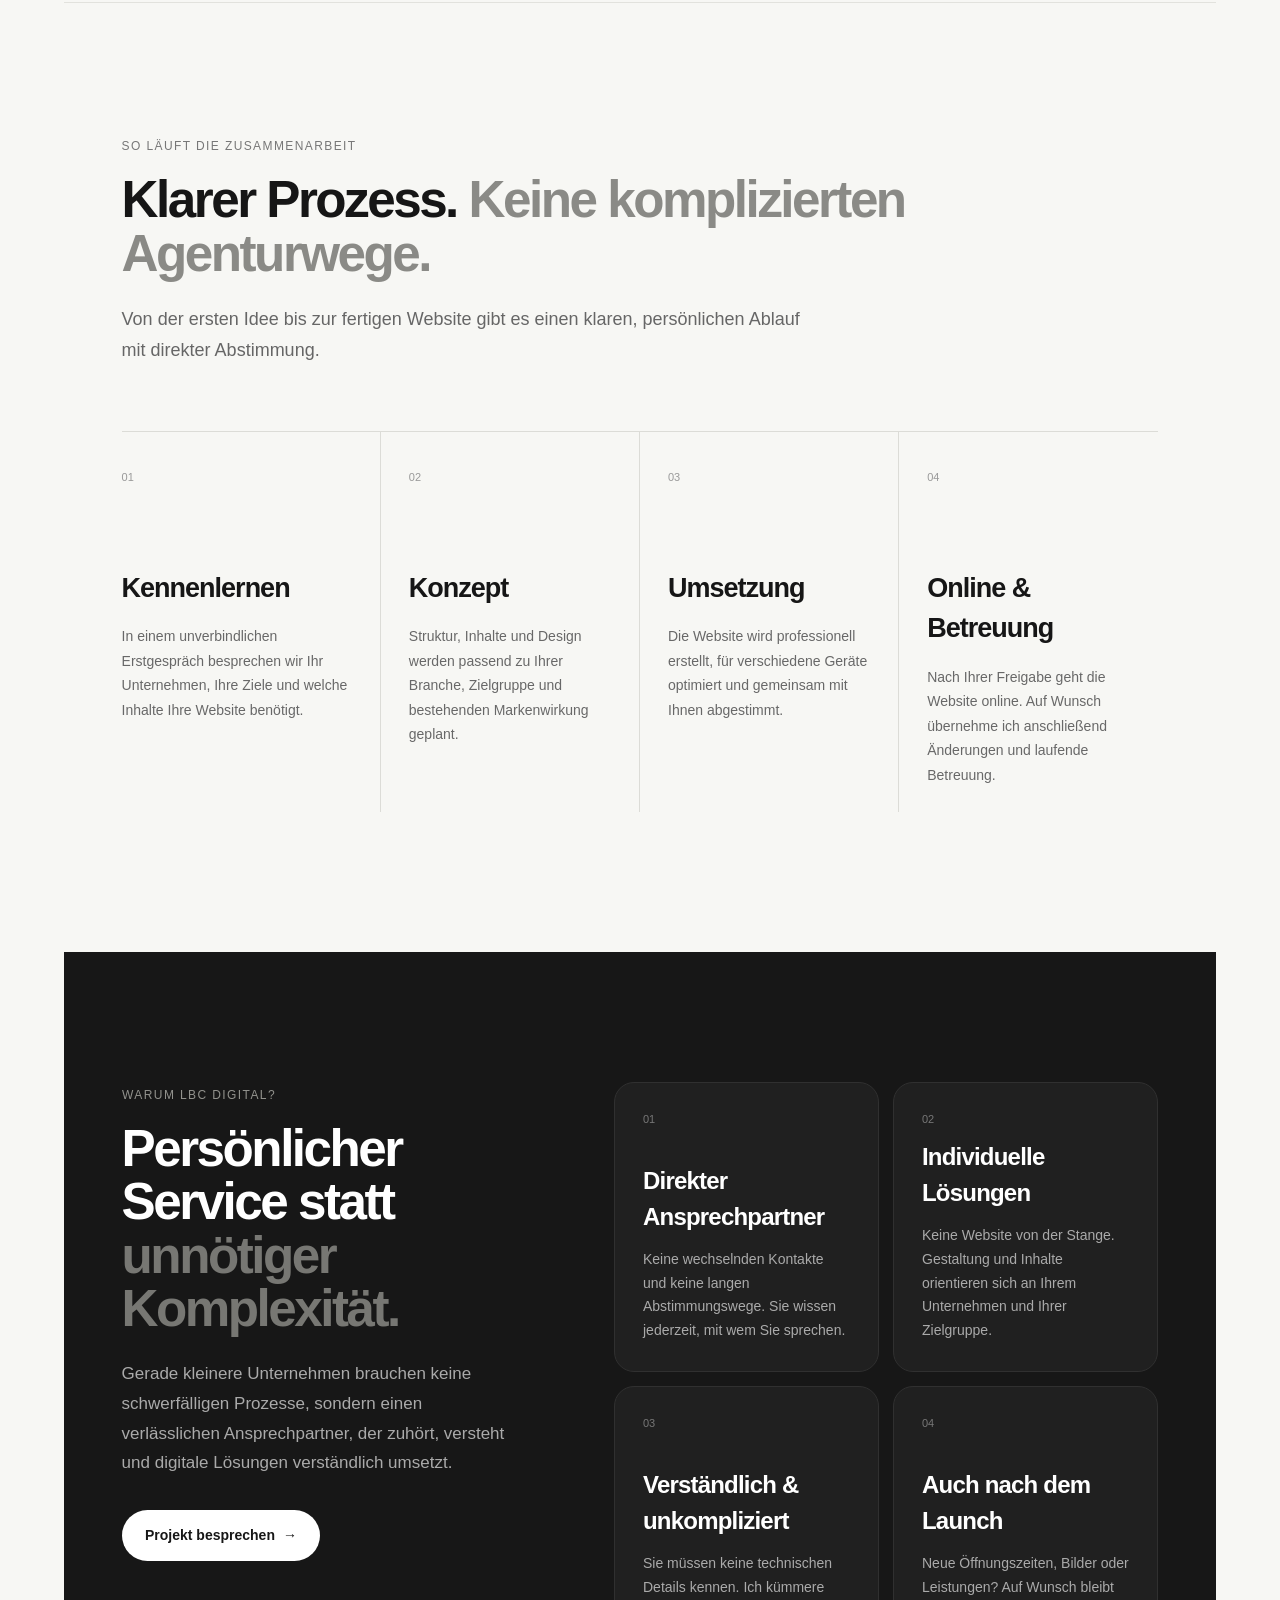
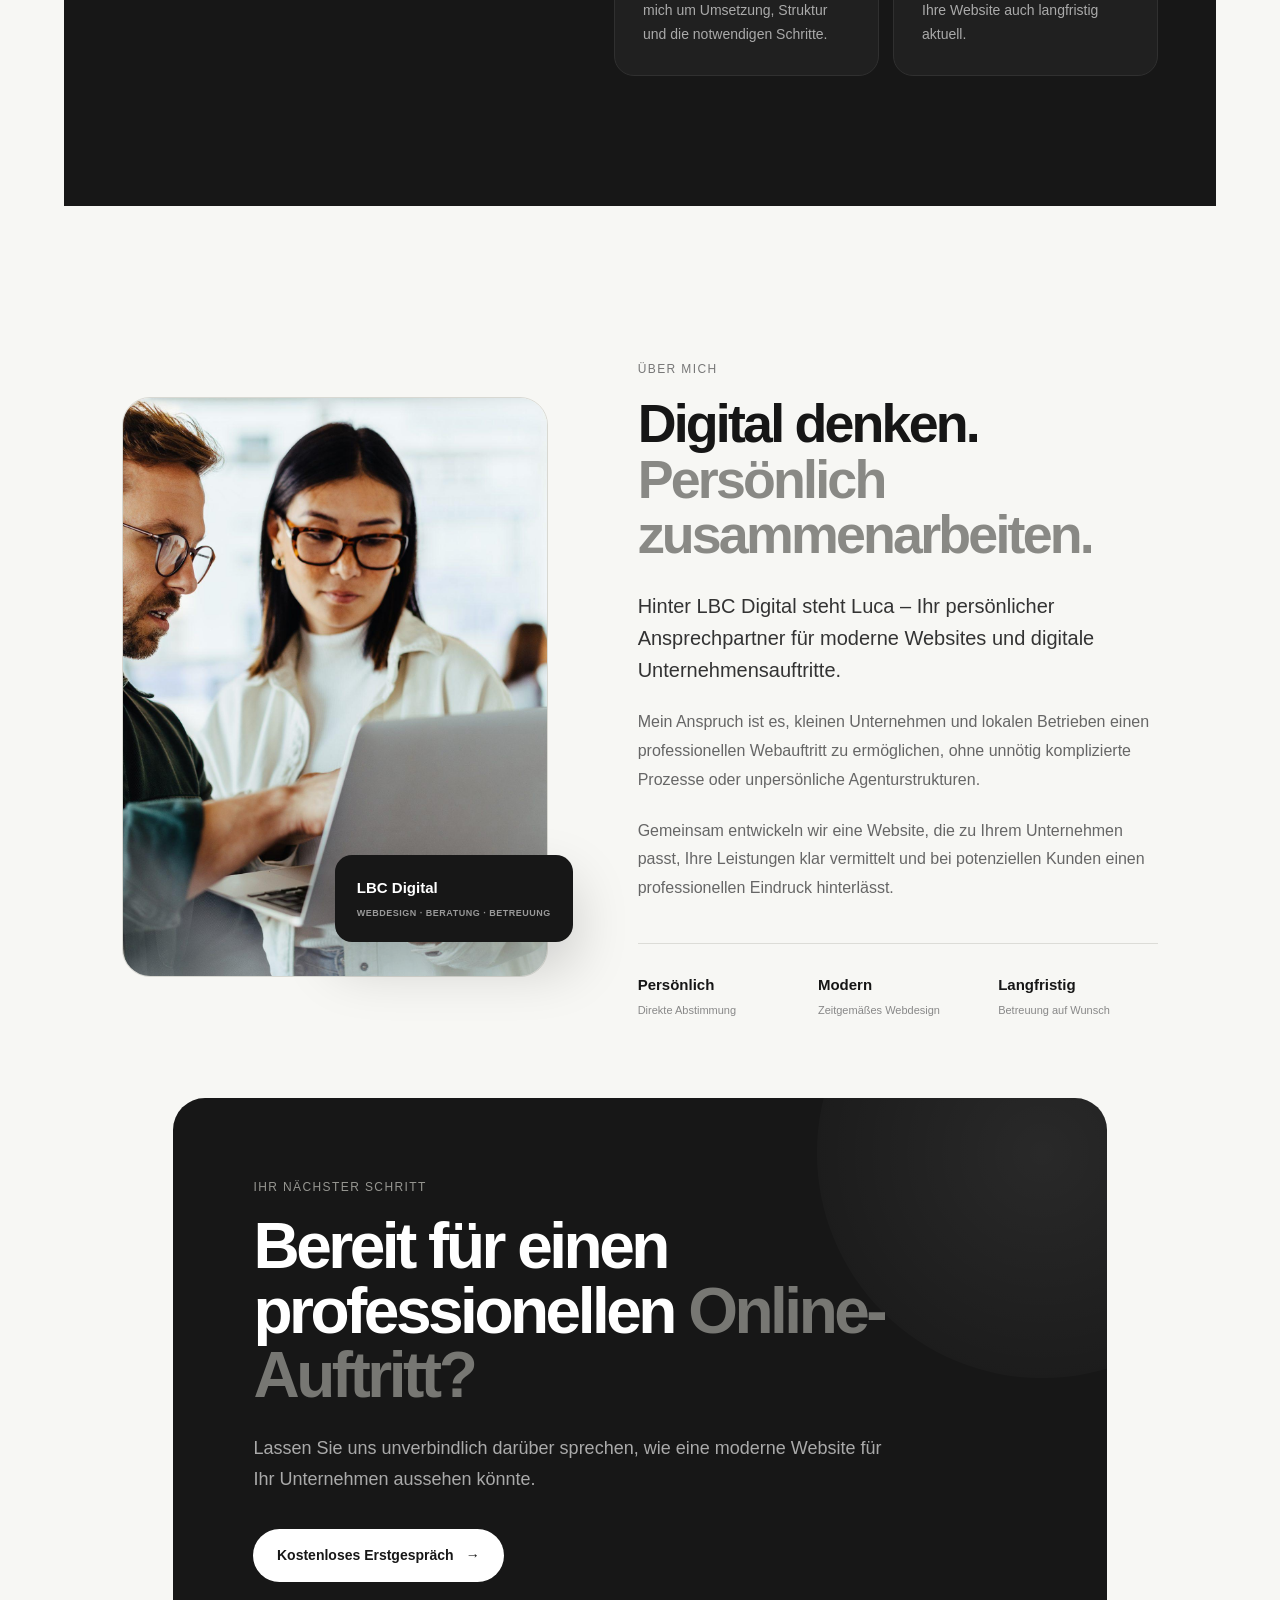
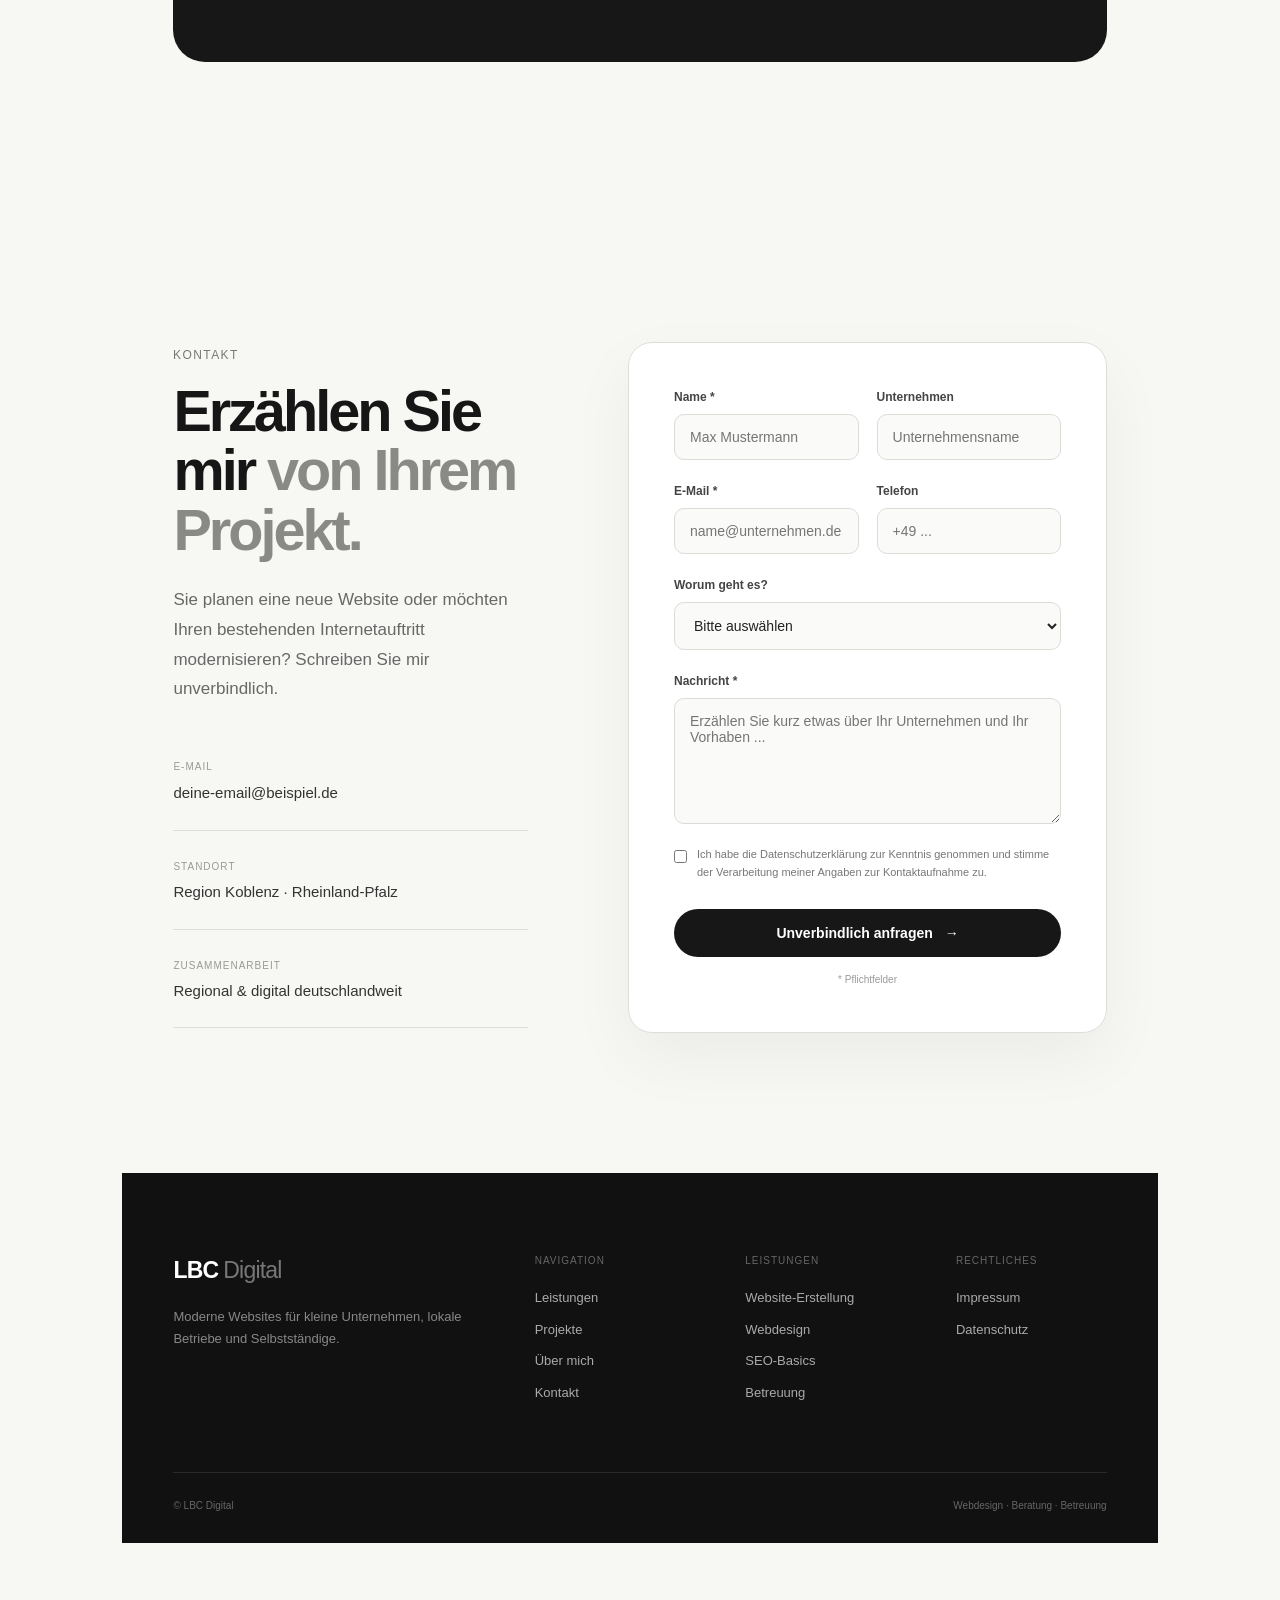
==== commit d632a9ce: "Update index.html" ====
--- a/index.html
+++ b/index.html
@@ -750,7 +750,7 @@
 
 <div class="about-image">
     <img
-        src="images/about-collaboration.jpg"
+        src="about-collaboration.jpeg"
         alt="Persönliche Zusammenarbeit an einem digitalen Projekt"
     >
 </div>
